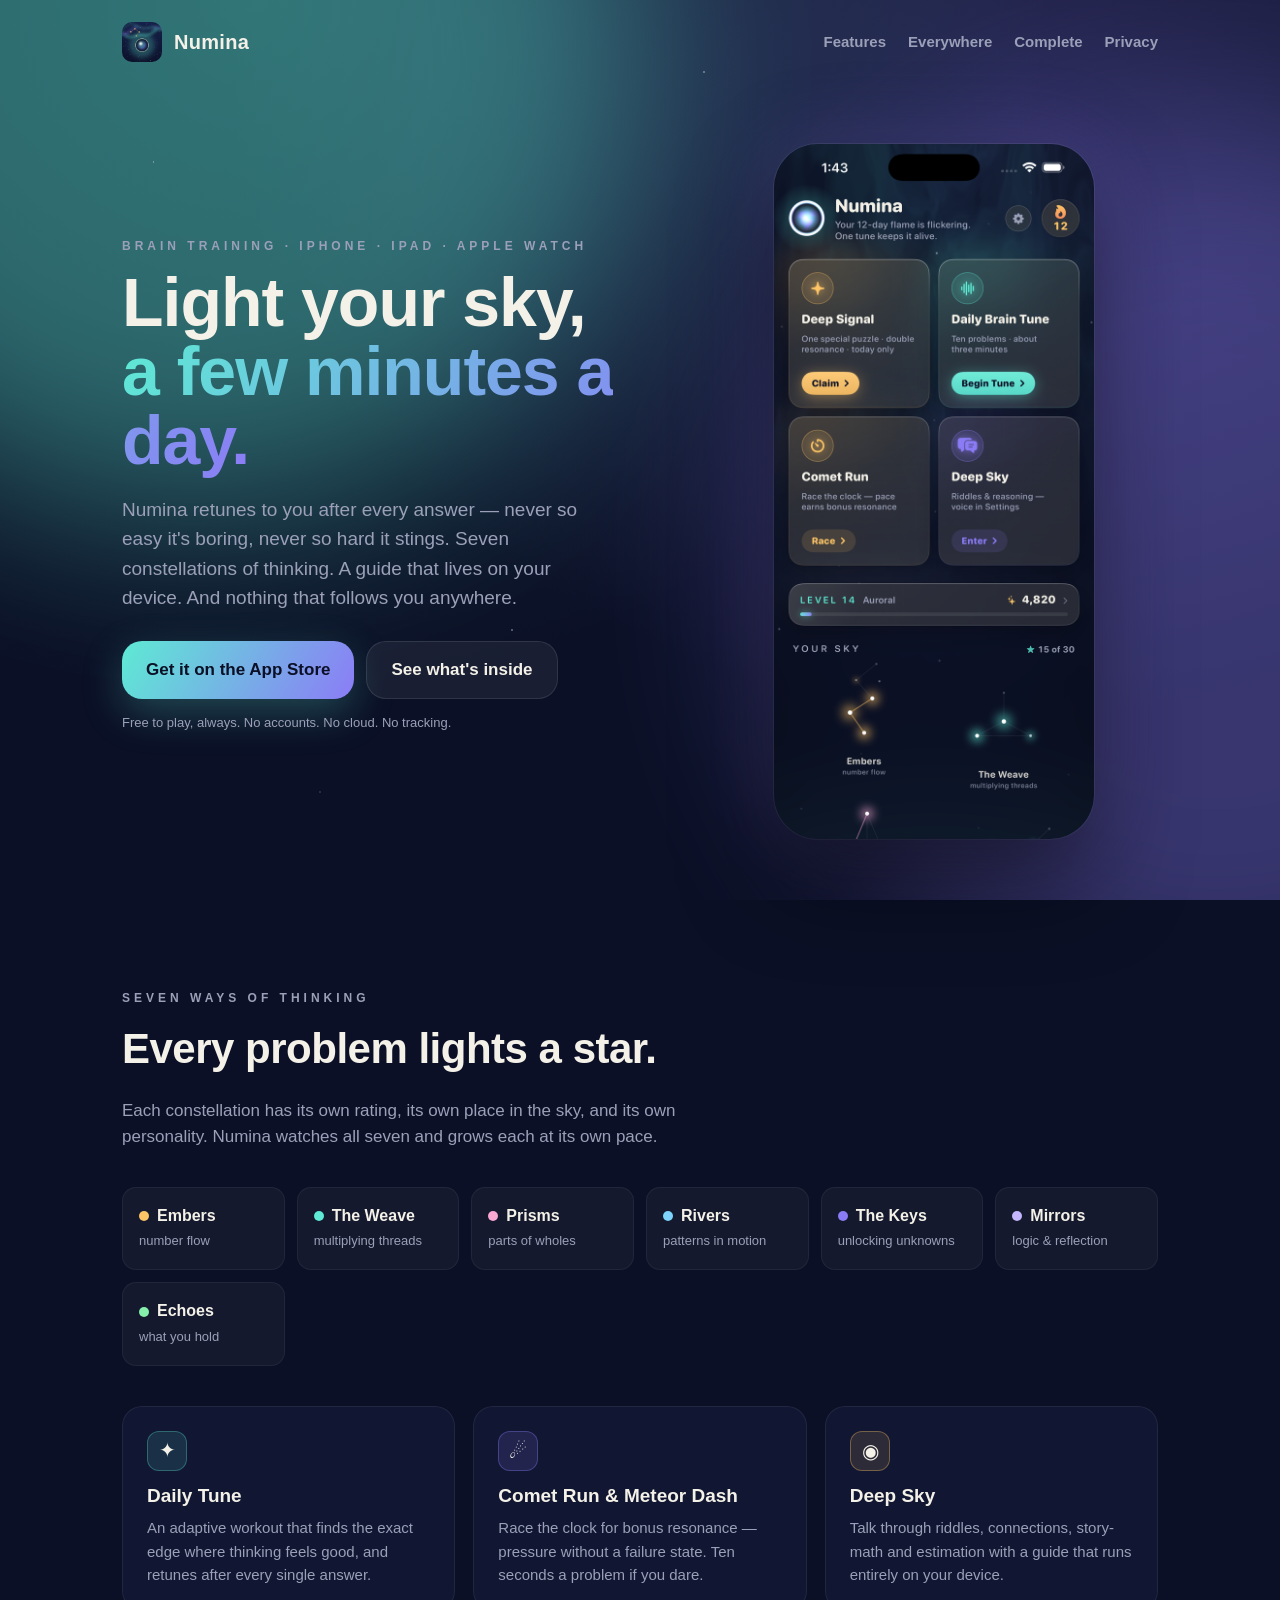
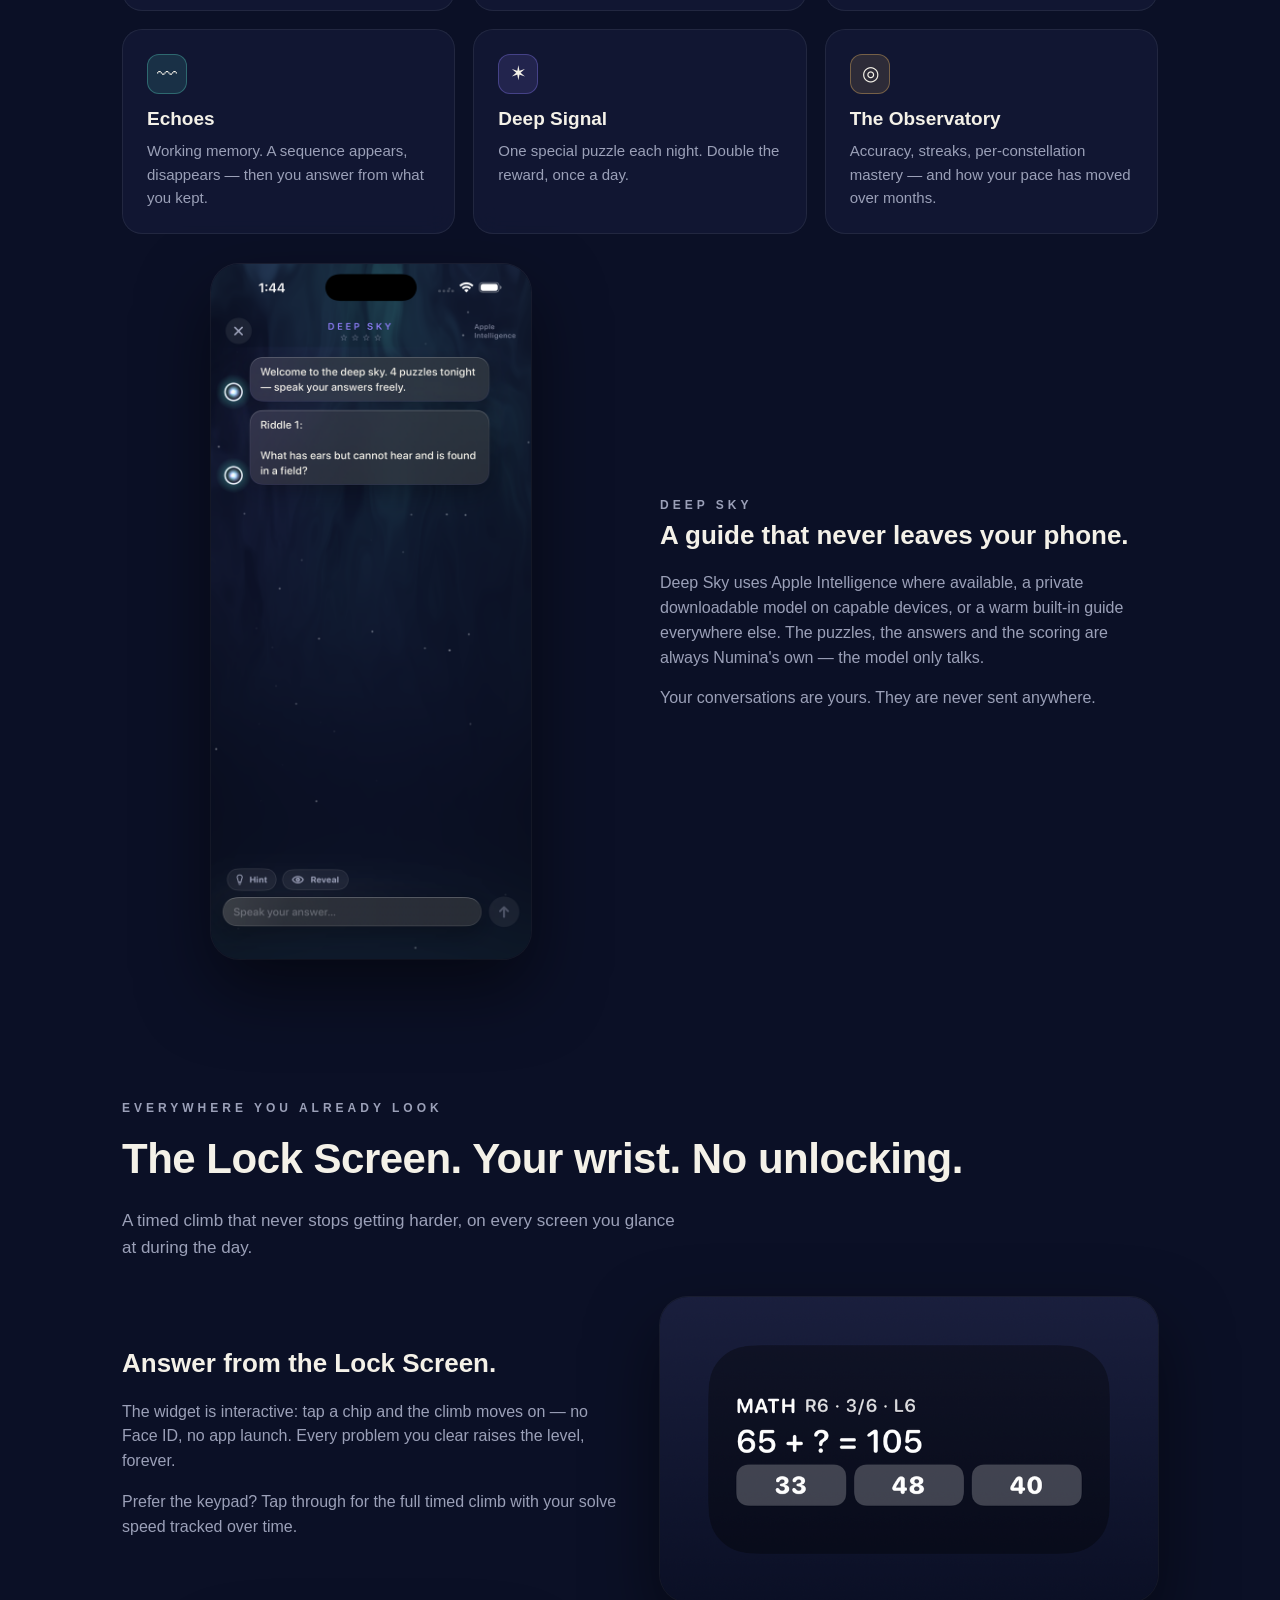
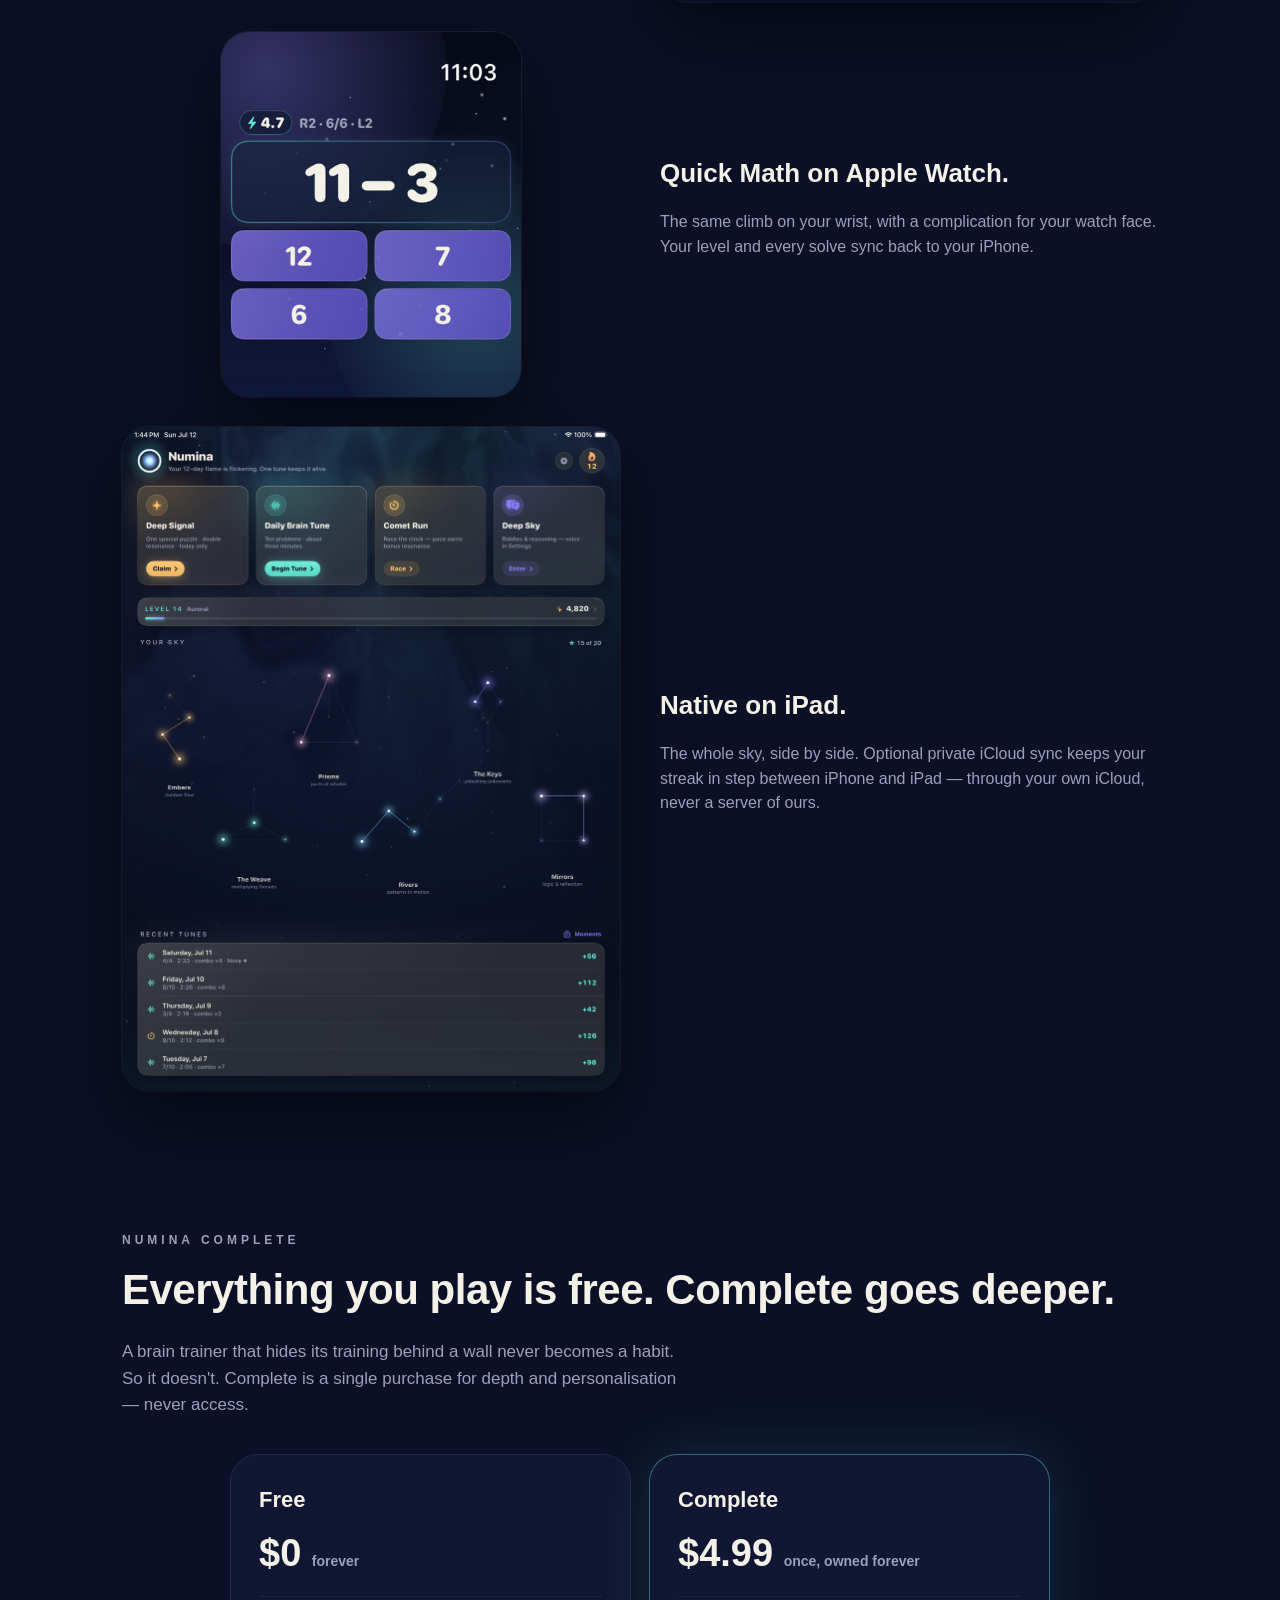
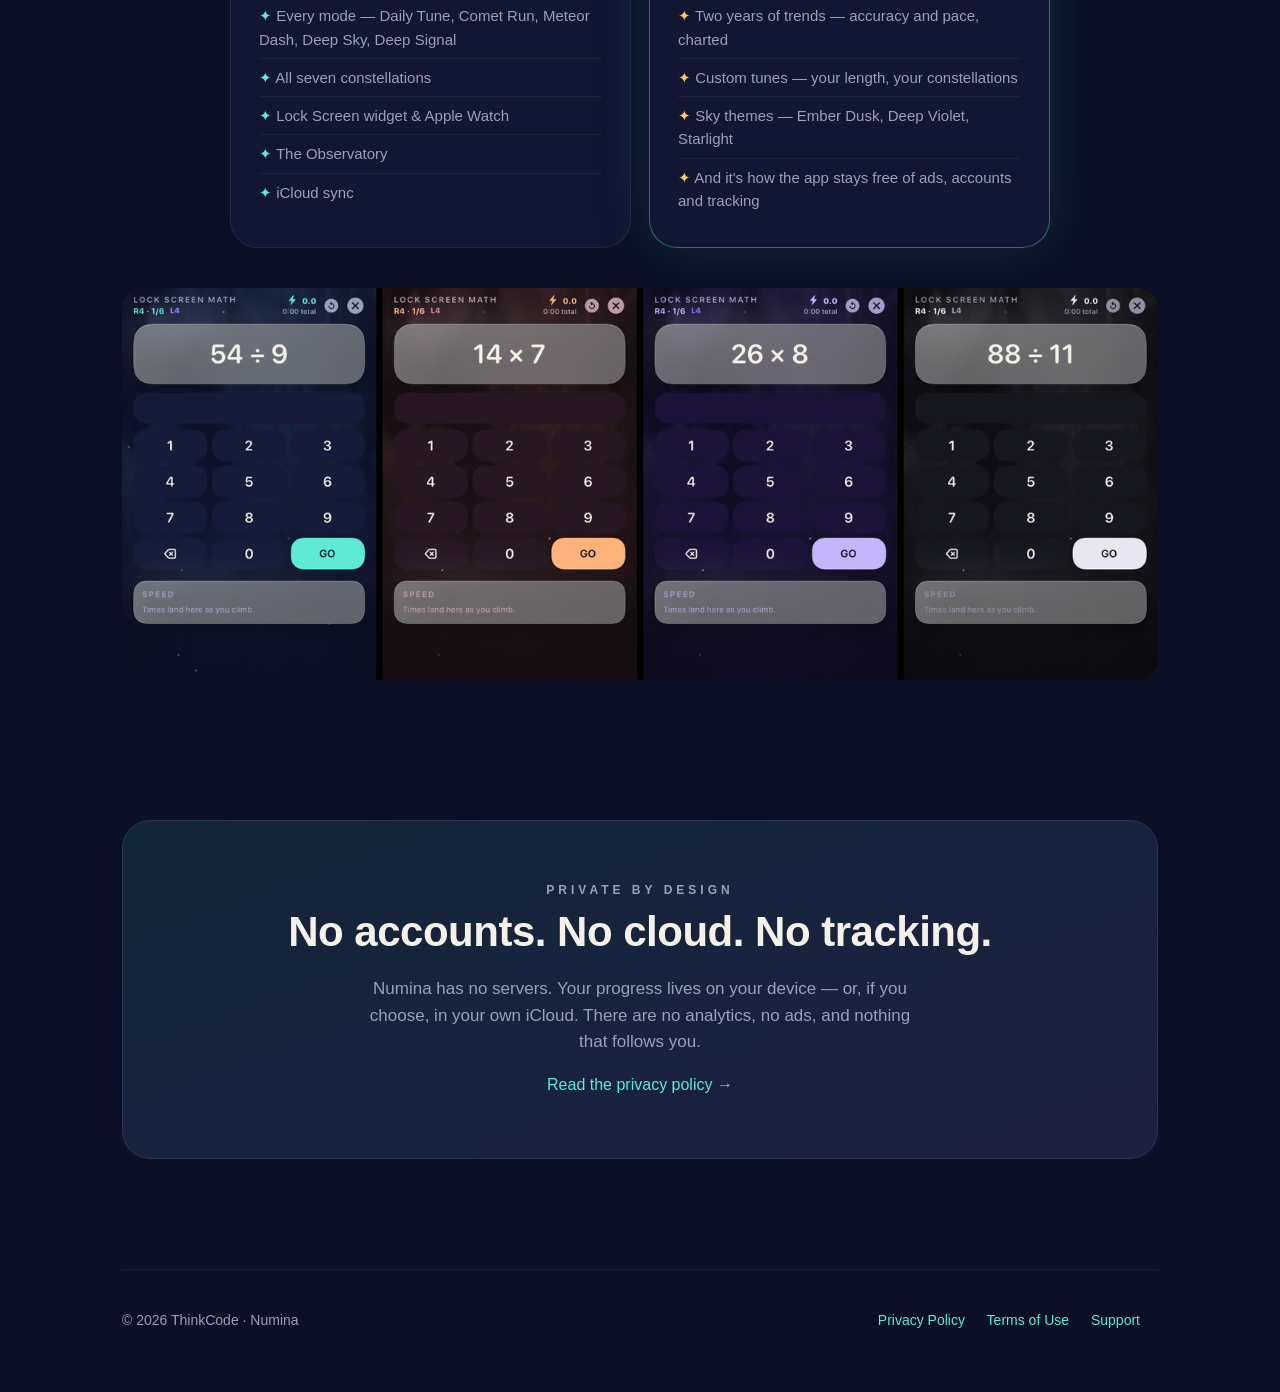
==== index.html @ 968d1375 "Numina website: features, Lock Screen widget, Apple Watch, Complete, privacy and terms Static HTML o" ====
<!doctype html>
<html lang="en">
<head>
<meta charset="utf-8">
<meta name="viewport" content="width=device-width, initial-scale=1">
<title>Numina — Light your sky, a few minutes a day</title>
<meta name="description" content="Numina is a brain-training game for iPhone, iPad and Apple Watch. Seven constellations of thinking, an on-device Deep Sky guide, and a Lock Screen you can answer without unlocking. No accounts, no cloud, no tracking.">
<meta property="og:title" content="Numina — Light your sky">
<meta property="og:description" content="Brain training that retunes to you. Private by design.">
<meta property="og:image" content="https://numina.bytexio.com/img/iphone-01_home.png">
<meta name="theme-color" content="#0B1026">
<link rel="icon" href="img/icon.png">
<link rel="apple-touch-icon" href="img/icon.png">
<link rel="stylesheet" href="style.css">
</head>
<body>
<div class="sky"></div><div class="stars"></div>

<div class="wrap">
<nav>
  <a class="brand" href="/"><img src="img/icon.png" alt=""> Numina</a>
  <ul>
    <li><a href="#features">Features</a></li>
    <li><a href="#everywhere">Everywhere</a></li>
    <li><a href="#complete">Complete</a></li>
    <li><a href="#privacy">Privacy</a></li>
  </ul>
</nav>

<header class="hero">
  <div>
    <div class="eyebrow">Brain training · iPhone · iPad · Apple Watch</div>
    <h1>Light your sky,<br><span class="glow">a few minutes a day.</span></h1>
    <p class="lede">Numina retunes to you after every answer — never so easy it's boring, never so hard it stings. Seven constellations of thinking. A guide that lives on your device. And nothing that follows you anywhere.</p>
    <div class="cta-row">
      <a class="cta" href="https://apps.apple.com/app/numina" id="appstore">Get it on the App Store</a>
      <a class="cta ghost" href="#features">See what's inside</a>
    </div>
    <p class="note">Free to play, always. No accounts. No cloud. No tracking.</p>
  </div>
  <img class="phone" src="img/iphone-01_home.png" alt="Numina home screen: seven constellations in a night sky" width="660" height="1434">
</header>

<section id="features">
  <div class="eyebrow">Seven ways of thinking</div>
  <h2>Every problem lights a star.</h2>
  <p class="sub">Each constellation has its own rating, its own place in the sky, and its own personality. Numina watches all seven and grows each at its own pace.</p>
  <div class="const">
    <div><b><i class="dot" style="background:#FFC466"></i>Embers</b><span>number flow</span></div>
    <div><b><i class="dot" style="background:#5EEAD4"></i>The Weave</b><span>multiplying threads</span></div>
    <div><b><i class="dot" style="background:#F9A8D4"></i>Prisms</b><span>parts of wholes</span></div>
    <div><b><i class="dot" style="background:#7DD3FC"></i>Rivers</b><span>patterns in motion</span></div>
    <div><b><i class="dot" style="background:#8B7CF6"></i>The Keys</b><span>unlocking unknowns</span></div>
    <div><b><i class="dot" style="background:#C4B5FD"></i>Mirrors</b><span>logic &amp; reflection</span></div>
    <div><b><i class="dot" style="background:#86EFAC"></i>Echoes</b><span>what you hold</span></div>
  </div>

  <div class="grid" style="margin-top:40px">
    <div class="card"><div class="icon">✦</div><h3>Daily Tune</h3><p>An adaptive workout that finds the exact edge where thinking feels good, and retunes after every single answer.</p></div>
    <div class="card"><div class="icon v">☄</div><h3>Comet Run &amp; Meteor Dash</h3><p>Race the clock for bonus resonance — pressure without a failure state. Ten seconds a problem if you dare.</p></div>
    <div class="card"><div class="icon e">◉</div><h3>Deep Sky</h3><p>Talk through riddles, connections, story-math and estimation with a guide that runs entirely on your device.</p></div>
    <div class="card"><div class="icon">〰</div><h3>Echoes</h3><p>Working memory. A sequence appears, disappears — then you answer from what you kept.</p></div>
    <div class="card"><div class="icon v">✶</div><h3>Deep Signal</h3><p>One special puzzle each night. Double the reward, once a day.</p></div>
    <div class="card"><div class="icon e">◎</div><h3>The Observatory</h3><p>Accuracy, streaks, per-constellation mastery — and how your pace has moved over months.</p></div>
  </div>

  <div class="showcase">
    <img src="img/iphone-06_deepsky.png" alt="Deep Sky conversation with the on-device guide" width="660" height="1434" style="width:min(320px,80vw);margin:0 auto">
    <div>
      <div class="eyebrow">Deep Sky</div>
      <h3>A guide that never leaves your phone.</h3>
      <p>Deep Sky uses Apple Intelligence where available, a private downloadable model on capable devices, or a warm built-in guide everywhere else. The puzzles, the answers and the scoring are always Numina's own — the model only talks.</p>
      <p>Your conversations are yours. They are never sent anywhere.</p>
    </div>
  </div>
</section>

<section id="everywhere">
  <div class="eyebrow">Everywhere you already look</div>
  <h2>The Lock Screen. Your wrist. No unlocking.</h2>
  <p class="sub">A timed climb that never stops getting harder, on every screen you glance at during the day.</p>

  <div class="showcase">
    <div>
      <h3>Answer from the Lock Screen.</h3>
      <p>The widget is interactive: tap a chip and the climb moves on — no Face ID, no app launch. Every problem you clear raises the level, forever.</p>
      <p>Prefer the keypad? Tap through for the full timed climb with your solve speed tracked over time.</p>
    </div>
    <img src="img/widget.png" alt="Lock Screen widget showing a math problem with three tappable answer chips" width="800" height="490">
  </div>

  <div class="showcase flip">
    <div>
      <h3>Quick Math on Apple Watch.</h3>
      <p>The same climb on your wrist, with a complication for your watch face. Your level and every solve sync back to your iPhone.</p>
    </div>
    <img class="watch-img" src="img/watch.png" alt="Apple Watch showing a math problem with four answer chips" width="420" height="511">
  </div>

  <div class="showcase">
    <img src="img/ipad-home.png" alt="Numina on iPad" width="1000" height="1333">
    <div>
      <h3>Native on iPad.</h3>
      <p>The whole sky, side by side. Optional private iCloud sync keeps your streak in step between iPhone and iPad — through your own iCloud, never a server of ours.</p>
    </div>
  </div>
</section>

<section id="complete">
  <div class="eyebrow">Numina Complete</div>
  <h2>Everything you play is free. Complete goes deeper.</h2>
  <p class="sub">A brain trainer that hides its training behind a wall never becomes a habit. So it doesn't. Complete is a single purchase for depth and personalisation — never access.</p>
  <div class="tiers">
    <div class="tier">
      <h3>Free</h3>
      <div class="price">$0 <small>forever</small></div>
      <ul>
        <li>Every mode — Daily Tune, Comet Run, Meteor Dash, Deep Sky, Deep Signal</li>
        <li>All seven constellations</li>
        <li>Lock Screen widget &amp; Apple Watch</li>
        <li>The Observatory</li>
        <li>iCloud sync</li>
      </ul>
    </div>
    <div class="tier complete">
      <h3>Complete</h3>
      <div class="price">$4.99 <small>once, owned forever</small></div>
      <ul>
        <li>Two years of trends — accuracy and pace, charted</li>
        <li>Custom tunes — your length, your constellations</li>
        <li>Sky themes — Ember Dusk, Deep Violet, Starlight</li>
        <li>And it's how the app stays free of ads, accounts and tracking</li>
      </ul>
    </div>
  </div>
  <img src="img/skies.png" alt="Four sky themes: Aurora, Ember Dusk, Deep Violet and Starlight" width="1400" height="529" style="margin-top:40px;border-radius:20px">
</section>

<section id="privacy">
  <div class="band">
    <div class="eyebrow">Private by design</div>
    <h2>No accounts. No cloud. No tracking.</h2>
    <p class="sub" style="margin:0 auto 18px">Numina has no servers. Your progress lives on your device — or, if you choose, in your own iCloud. There are no analytics, no ads, and nothing that follows you.</p>
    <a href="privacy.html">Read the privacy policy →</a>
  </div>
</section>

<footer>
  <div class="row">
    <div>© 2026 ThinkCode · Numina</div>
    <div>
      <a href="privacy.html">Privacy Policy</a>
      <a href="terms.html">Terms of Use</a>
      <a href="mailto:support@bytexio.com">Support</a>
    </div>
  </div>
</footer>
</div>
</body>
</html>
---- style.css ----
/* Numina — the app's own palette, on the web. */
:root {
  --night: #0B1026; --night-raised: #151B38;
  --aurora: #5EEAD4; --violet: #8B7CF6; --ember: #FFC466;
  --starlight: #F4F1E8; --starlight-dim: #9BA0B8;
  --radius-lg: 28px; --radius-md: 20px; --radius-sm: 14px;
  --font: ui-rounded, "SF Pro Rounded", -apple-system, BlinkMacSystemFont, "Segoe UI", Roboto, sans-serif;
}
* { box-sizing: border-box; }
html { scroll-behavior: smooth; }
body {
  margin: 0; background: var(--night); color: var(--starlight);
  font-family: var(--font); line-height: 1.55; -webkit-font-smoothing: antialiased;
  overflow-x: hidden;
}
a { color: var(--aurora); text-decoration: none; }
a:hover { text-decoration: underline; }
img { max-width: 100%; height: auto; display: block; }

/* Aurora ribbons — slow, soft, behind everything. */
.sky {
  position: fixed; inset: 0; z-index: -1; overflow: hidden;
  background: radial-gradient(ellipse at 20% 0%, rgba(94,234,212,.18), transparent 55%),
              radial-gradient(ellipse at 80% 10%, rgba(139,124,246,.22), transparent 55%),
              var(--night);
}
.sky::before, .sky::after {
  content: ""; position: absolute; width: 70vw; height: 70vw; border-radius: 50%;
  filter: blur(90px); opacity: .35; animation: drift 26s ease-in-out infinite alternate;
}
.sky::before { background: var(--aurora); top: -30vw; left: -20vw; }
.sky::after  { background: var(--violet); top: 10vw; right: -30vw; animation-delay: -13s; }
@keyframes drift { from { transform: translate(0,0) scale(1); } to { transform: translate(6vw, 8vw) scale(1.08); } }
@media (prefers-reduced-motion: reduce) { .sky::before, .sky::after { animation: none; } }
.stars { position: fixed; inset: 0; z-index: -1; pointer-events: none;
  background-image:
    radial-gradient(1px 1px at 12% 18%, rgba(244,241,232,.7), transparent),
    radial-gradient(1px 1px at 68% 32%, rgba(244,241,232,.5), transparent),
    radial-gradient(1.5px 1.5px at 40% 70%, rgba(244,241,232,.6), transparent),
    radial-gradient(1px 1px at 85% 78%, rgba(244,241,232,.5), transparent),
    radial-gradient(1px 1px at 25% 88%, rgba(244,241,232,.4), transparent),
    radial-gradient(1.5px 1.5px at 55% 8%, rgba(244,241,232,.6), transparent); }

.wrap { max-width: 1080px; margin: 0 auto; padding: 0 22px; }

/* Nav */
nav { display: flex; align-items: center; justify-content: space-between; padding: 22px 0; }
.brand { display: flex; align-items: center; gap: 12px; font-weight: 800; font-size: 20px; color: var(--starlight); letter-spacing: .3px; }
.brand img { width: 40px; height: 40px; border-radius: 10px; }
nav ul { display: flex; gap: 22px; list-style: none; margin: 0; padding: 0; }
nav a { color: var(--starlight-dim); font-weight: 600; font-size: 15px; }
nav a:hover { color: var(--starlight); text-decoration: none; }

/* Hero */
.hero { display: grid; grid-template-columns: 1.1fr .9fr; gap: 40px; align-items: center; padding: 60px 0 80px; }
.eyebrow { font-size: 12px; font-weight: 700; letter-spacing: 4px; color: var(--starlight-dim); text-transform: uppercase; }
h1 { font-size: clamp(40px, 6vw, 68px); line-height: 1.02; margin: 12px 0 18px; font-weight: 900; letter-spacing: -1px; }
h1 .glow { background: linear-gradient(120deg, var(--aurora), var(--violet)); -webkit-background-clip: text; background-clip: text; color: transparent; }
.lede { font-size: 19px; color: var(--starlight-dim); max-width: 46ch; margin-bottom: 28px; }
.cta { display: inline-flex; align-items: center; gap: 10px; padding: 15px 24px; border-radius: var(--radius-md);
  background: linear-gradient(120deg, var(--aurora), var(--violet)); color: var(--night); font-weight: 800; font-size: 17px;
  box-shadow: 0 14px 40px rgba(94,234,212,.25); transition: transform .15s; }
.cta:hover { transform: translateY(-2px); text-decoration: none; }
.cta.ghost { background: rgba(255,255,255,.06); color: var(--starlight); box-shadow: none; border: 1px solid rgba(255,255,255,.1); }
.cta-row { display: flex; gap: 12px; flex-wrap: wrap; }
.note { font-size: 13px; color: var(--starlight-dim); margin-top: 14px; }
.phone { justify-self: center; width: min(320px, 80vw); border-radius: 44px; overflow: hidden;
  box-shadow: 0 40px 90px rgba(0,0,0,.6), 0 0 0 1px rgba(255,255,255,.08), 0 0 80px rgba(139,124,246,.25); }

/* Sections */
section { padding: 70px 0; }
h2 { font-size: clamp(28px, 4vw, 42px); font-weight: 900; letter-spacing: -.5px; margin: 8px 0 12px; }
.sub { color: var(--starlight-dim); font-size: 17px; max-width: 60ch; margin-bottom: 36px; }
.grid { display: grid; grid-template-columns: repeat(auto-fit, minmax(260px, 1fr)); gap: 18px; }
.card { background: rgba(21,27,56,.7); border: 1px solid rgba(255,255,255,.07); border-radius: var(--radius-md); padding: 24px;
  backdrop-filter: blur(14px); -webkit-backdrop-filter: blur(14px); }
.card h3 { margin: 10px 0 6px; font-size: 19px; font-weight: 800; }
.card p { margin: 0; color: var(--starlight-dim); font-size: 15px; }
.icon { width: 40px; height: 40px; border-radius: 12px; display: grid; place-items: center; font-size: 20px;
  background: rgba(94,234,212,.12); border: 1px solid rgba(94,234,212,.3); }
.icon.v { background: rgba(139,124,246,.14); border-color: rgba(139,124,246,.35); }
.icon.e { background: rgba(255,196,102,.12); border-color: rgba(255,196,102,.35); }

/* Showcase rows */
.showcase { display: grid; grid-template-columns: 1fr 1fr; gap: 40px; align-items: center; margin-top: 30px; }
.showcase.flip > :first-child { order: 2; }
.showcase img { border-radius: var(--radius-lg); box-shadow: 0 30px 70px rgba(0,0,0,.5), 0 0 0 1px rgba(255,255,255,.07); }
.showcase h3 { font-size: 26px; font-weight: 900; margin: 0 0 10px; }
.showcase p { color: var(--starlight-dim); font-size: 16px; }
.watch-img { width: min(300px, 70vw); margin: 0 auto; }

/* Constellations */
.const { display: grid; grid-template-columns: repeat(auto-fit, minmax(150px, 1fr)); gap: 12px; margin-top: 24px; }
.const div { padding: 16px; border-radius: var(--radius-sm); background: rgba(255,255,255,.04); border: 1px solid rgba(255,255,255,.06); }
.const b { display: block; font-size: 16px; }
.const span { font-size: 13px; color: var(--starlight-dim); }
.dot { display: inline-block; width: 10px; height: 10px; border-radius: 50%; margin-right: 8px; vertical-align: middle; }

/* Pricing */
.tiers { display: grid; grid-template-columns: 1fr 1fr; gap: 18px; max-width: 820px; margin: 0 auto; }
.tier { padding: 28px; border-radius: var(--radius-lg); background: rgba(21,27,56,.7); border: 1px solid rgba(255,255,255,.07); }
.tier.complete { border-color: rgba(94,234,212,.4); box-shadow: 0 0 60px rgba(94,234,212,.12); }
.tier h3 { margin: 0; font-size: 22px; font-weight: 900; }
.price { font-size: 38px; font-weight: 900; margin: 6px 0 14px; }
.price small { font-size: 14px; color: var(--starlight-dim); font-weight: 600; }
.tier ul { list-style: none; padding: 0; margin: 0; }
.tier li { padding: 7px 0; color: var(--starlight-dim); font-size: 15px; border-top: 1px solid rgba(255,255,255,.06); }
.tier li::before { content: "✦ "; color: var(--aurora); }
.tier.complete li::before { color: var(--ember); }

/* Privacy band */
.band { text-align: center; padding: 60px 24px; border-radius: var(--radius-lg);
  background: linear-gradient(160deg, rgba(94,234,212,.10), rgba(139,124,246,.14)); border: 1px solid rgba(255,255,255,.08); }
.band h2 { margin-top: 0; }

footer { padding: 40px 0 60px; color: var(--starlight-dim); font-size: 14px; border-top: 1px solid rgba(255,255,255,.06); margin-top: 40px; }
footer .row { display: flex; justify-content: space-between; flex-wrap: wrap; gap: 14px; }
footer a { margin-right: 18px; }

/* Legal pages */
.legal { max-width: 720px; margin: 0 auto; padding: 20px 0 80px; }
.legal h1 { font-size: 40px; }
.legal h2 { font-size: 22px; color: var(--aurora); margin-top: 36px; }
.legal p, .legal li { color: rgba(244,241,232,.88); font-size: 16px; }
.legal .meta { color: var(--starlight-dim); }

@media (max-width: 820px) {
  .hero, .showcase, .tiers { grid-template-columns: 1fr; }
  .showcase.flip > :first-child { order: 0; }
  nav ul { display: none; }
  .hero { padding-top: 20px; }
}
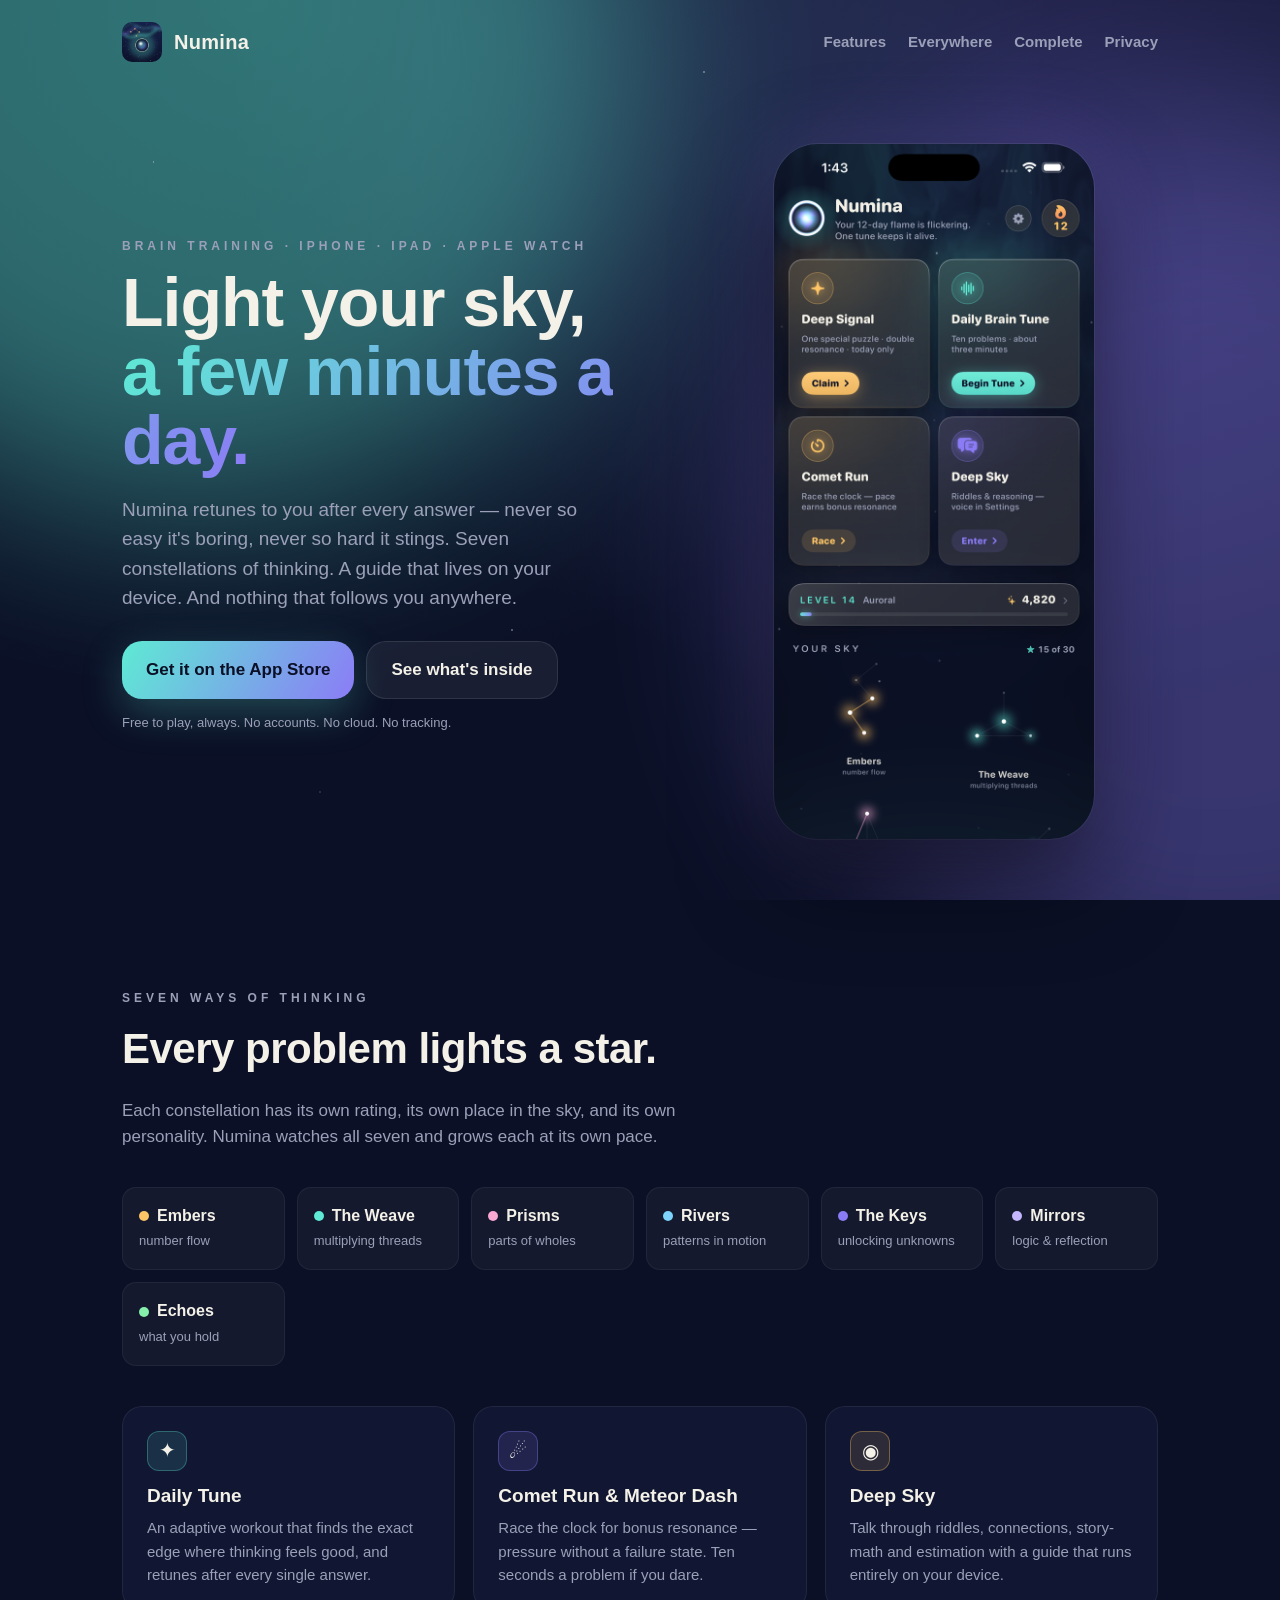
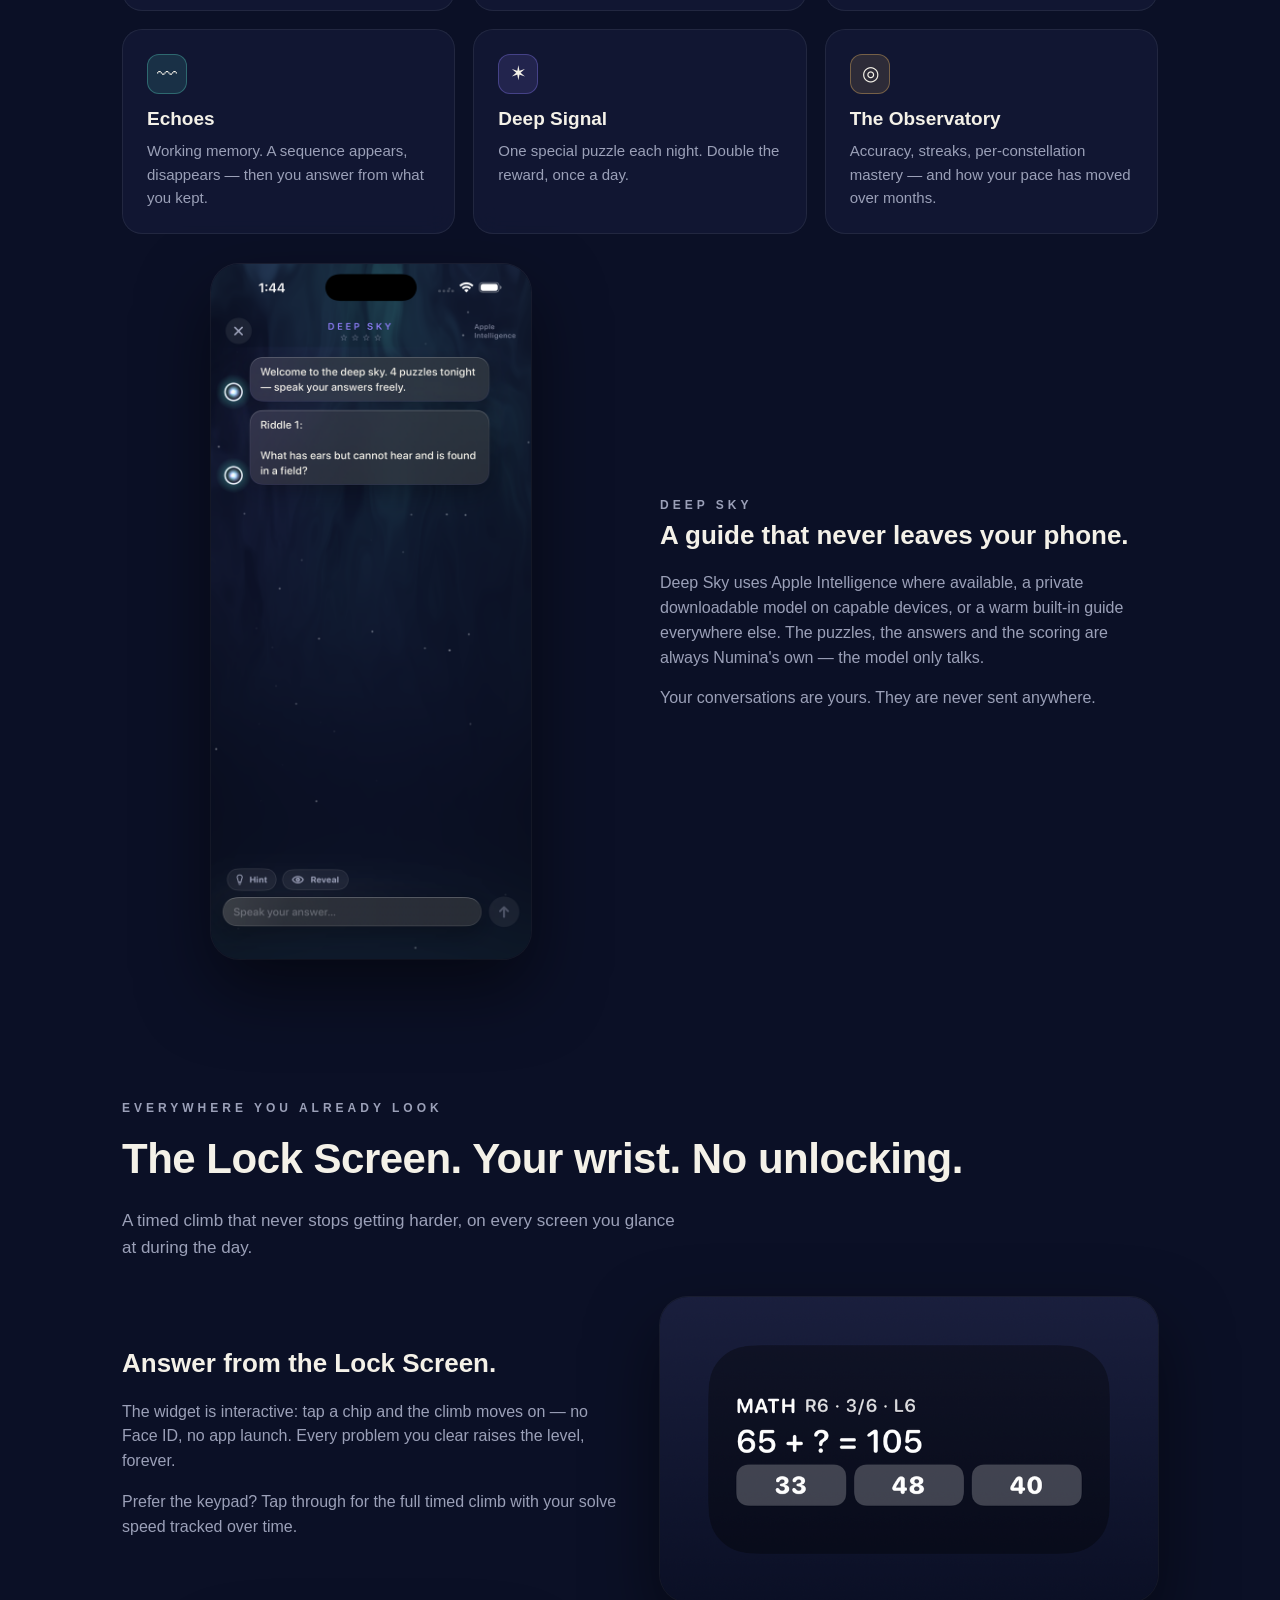
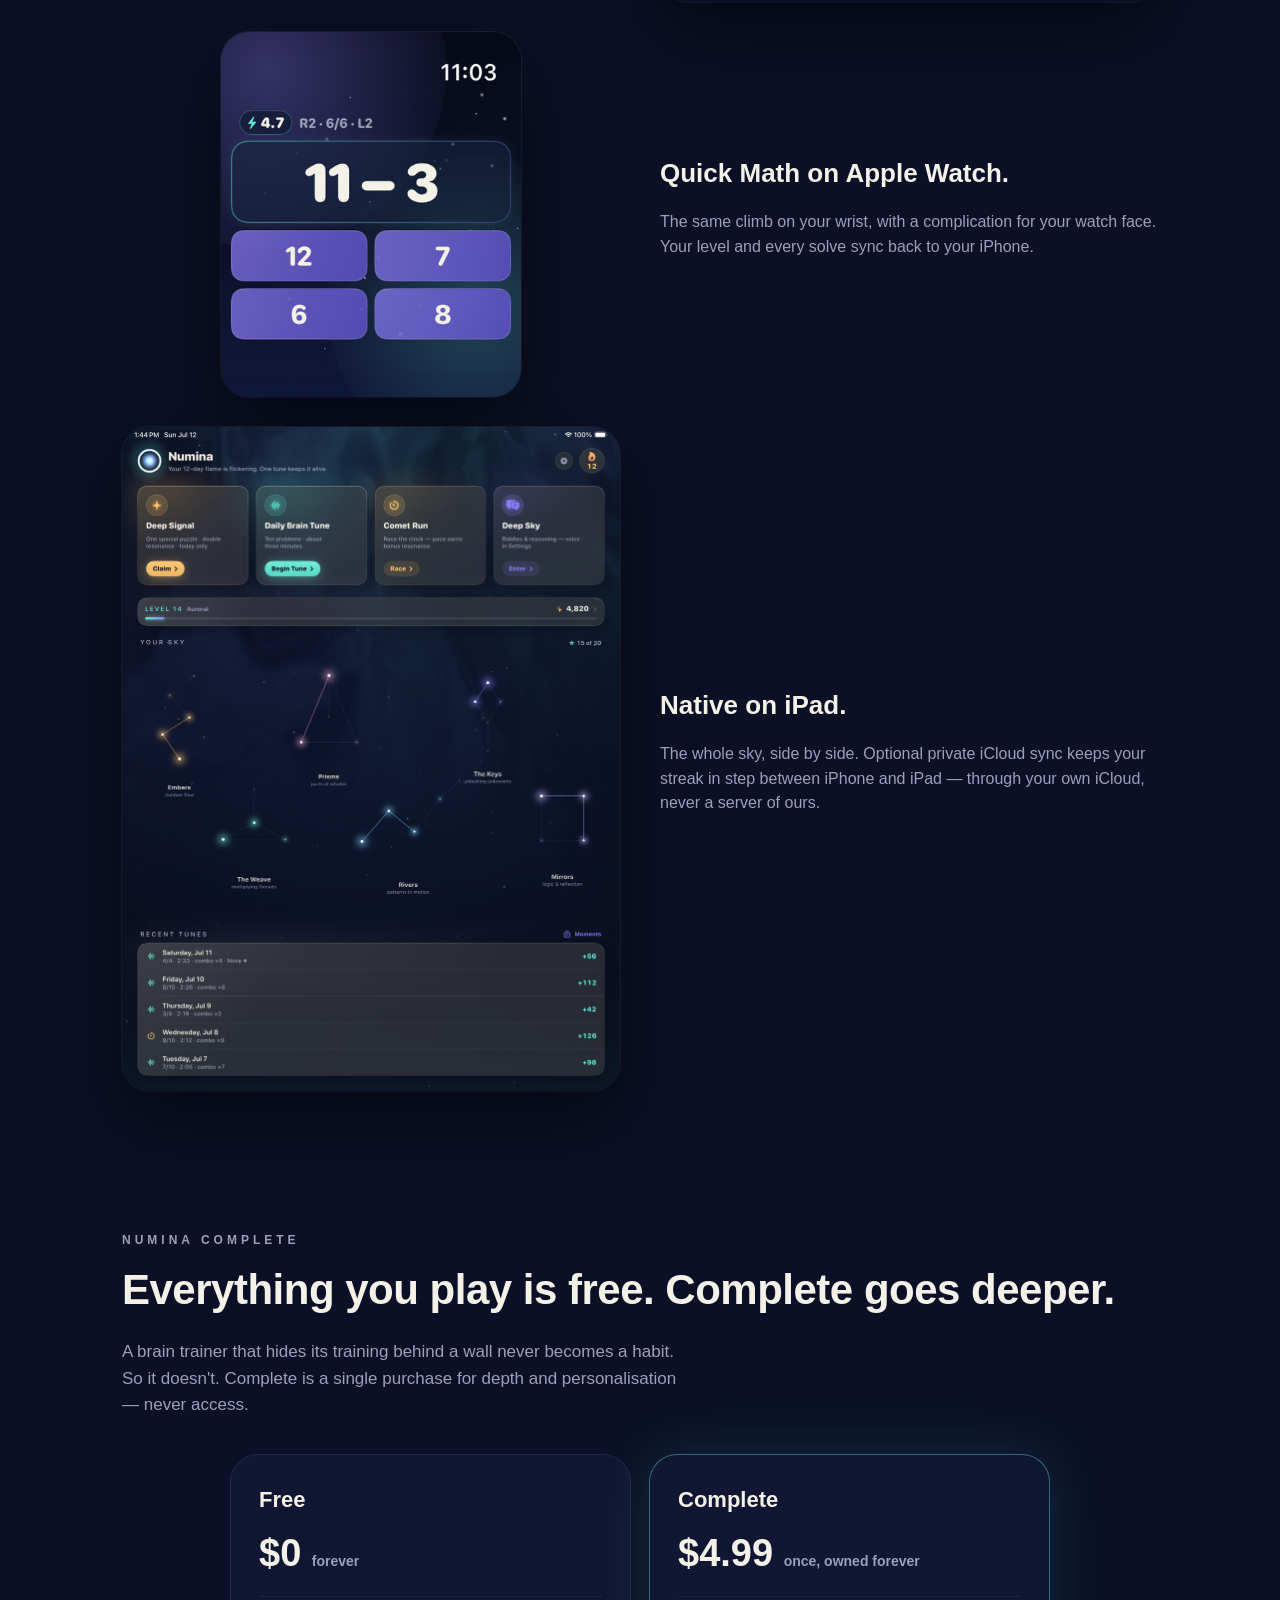
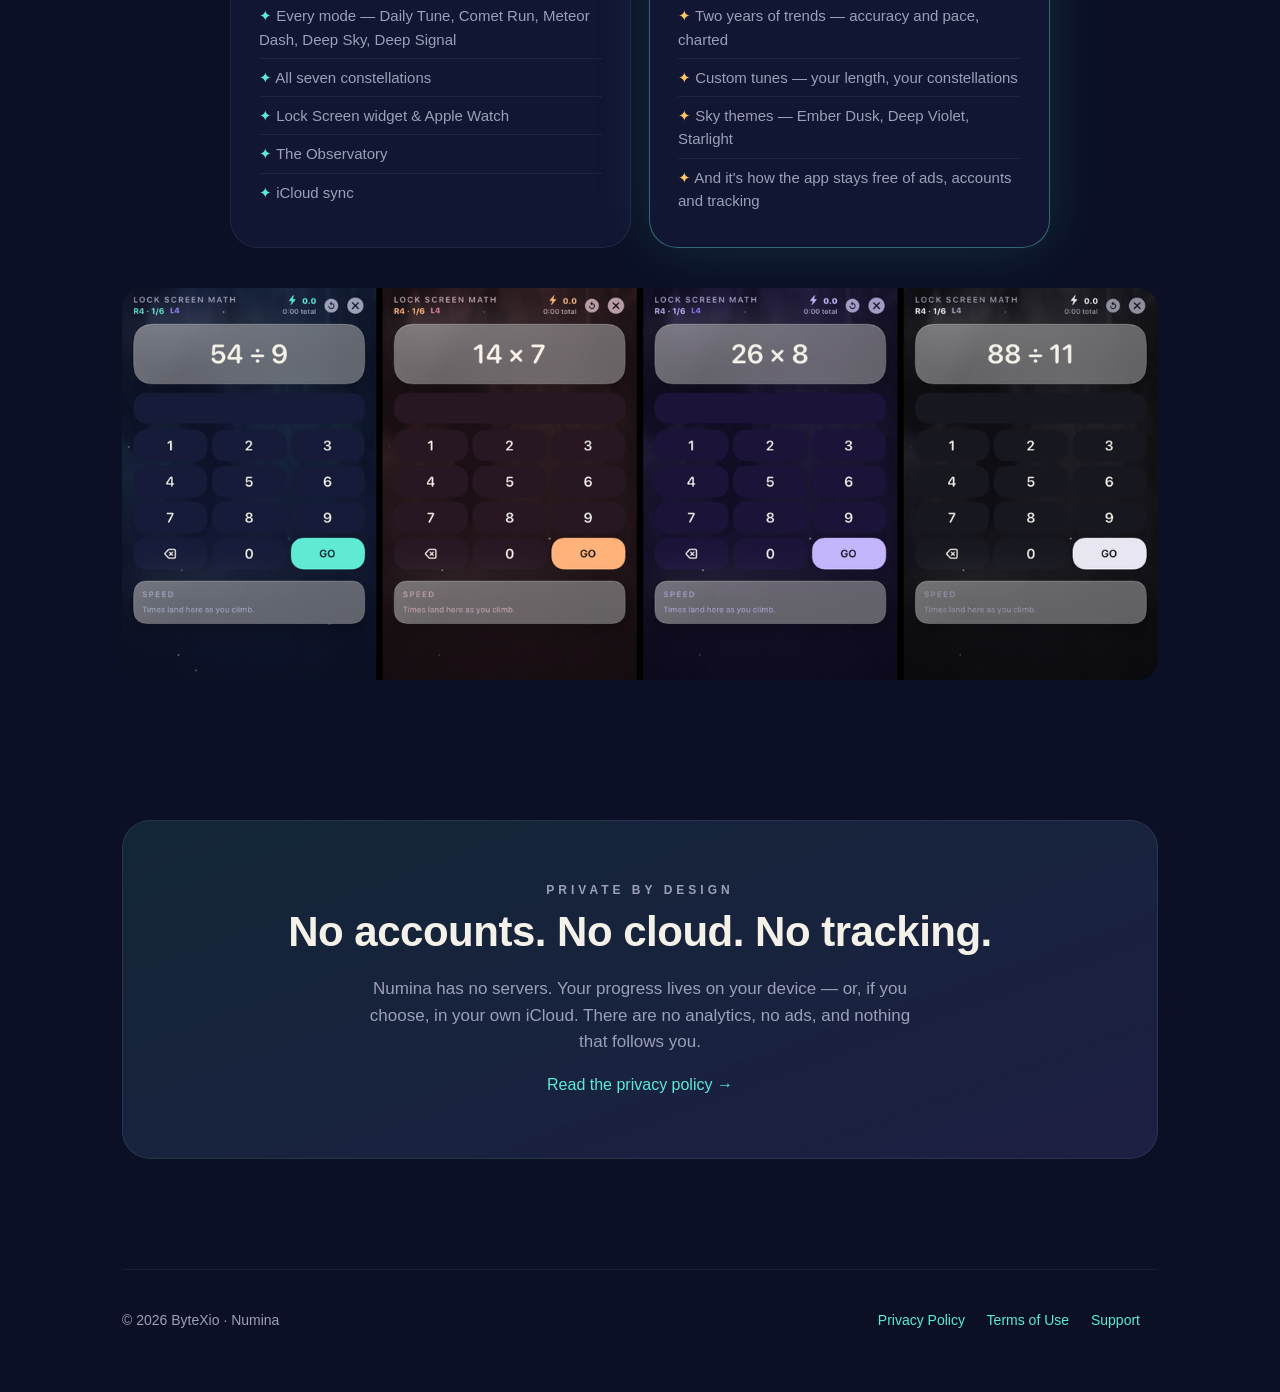
==== commit c69563d3: "ByteXio is the publisher Co-Authored-By: Claude Opus 5 <noreply@anthropic.com>" ====
--- a/index.html
+++ b/index.html
@@ -147,7 +147,7 @@
 
 <footer>
   <div class="row">
-    <div>© 2026 ThinkCode · Numina</div>
+    <div>© 2026 ByteXio · Numina</div>
     <div>
       <a href="privacy.html">Privacy Policy</a>
       <a href="terms.html">Terms of Use</a>
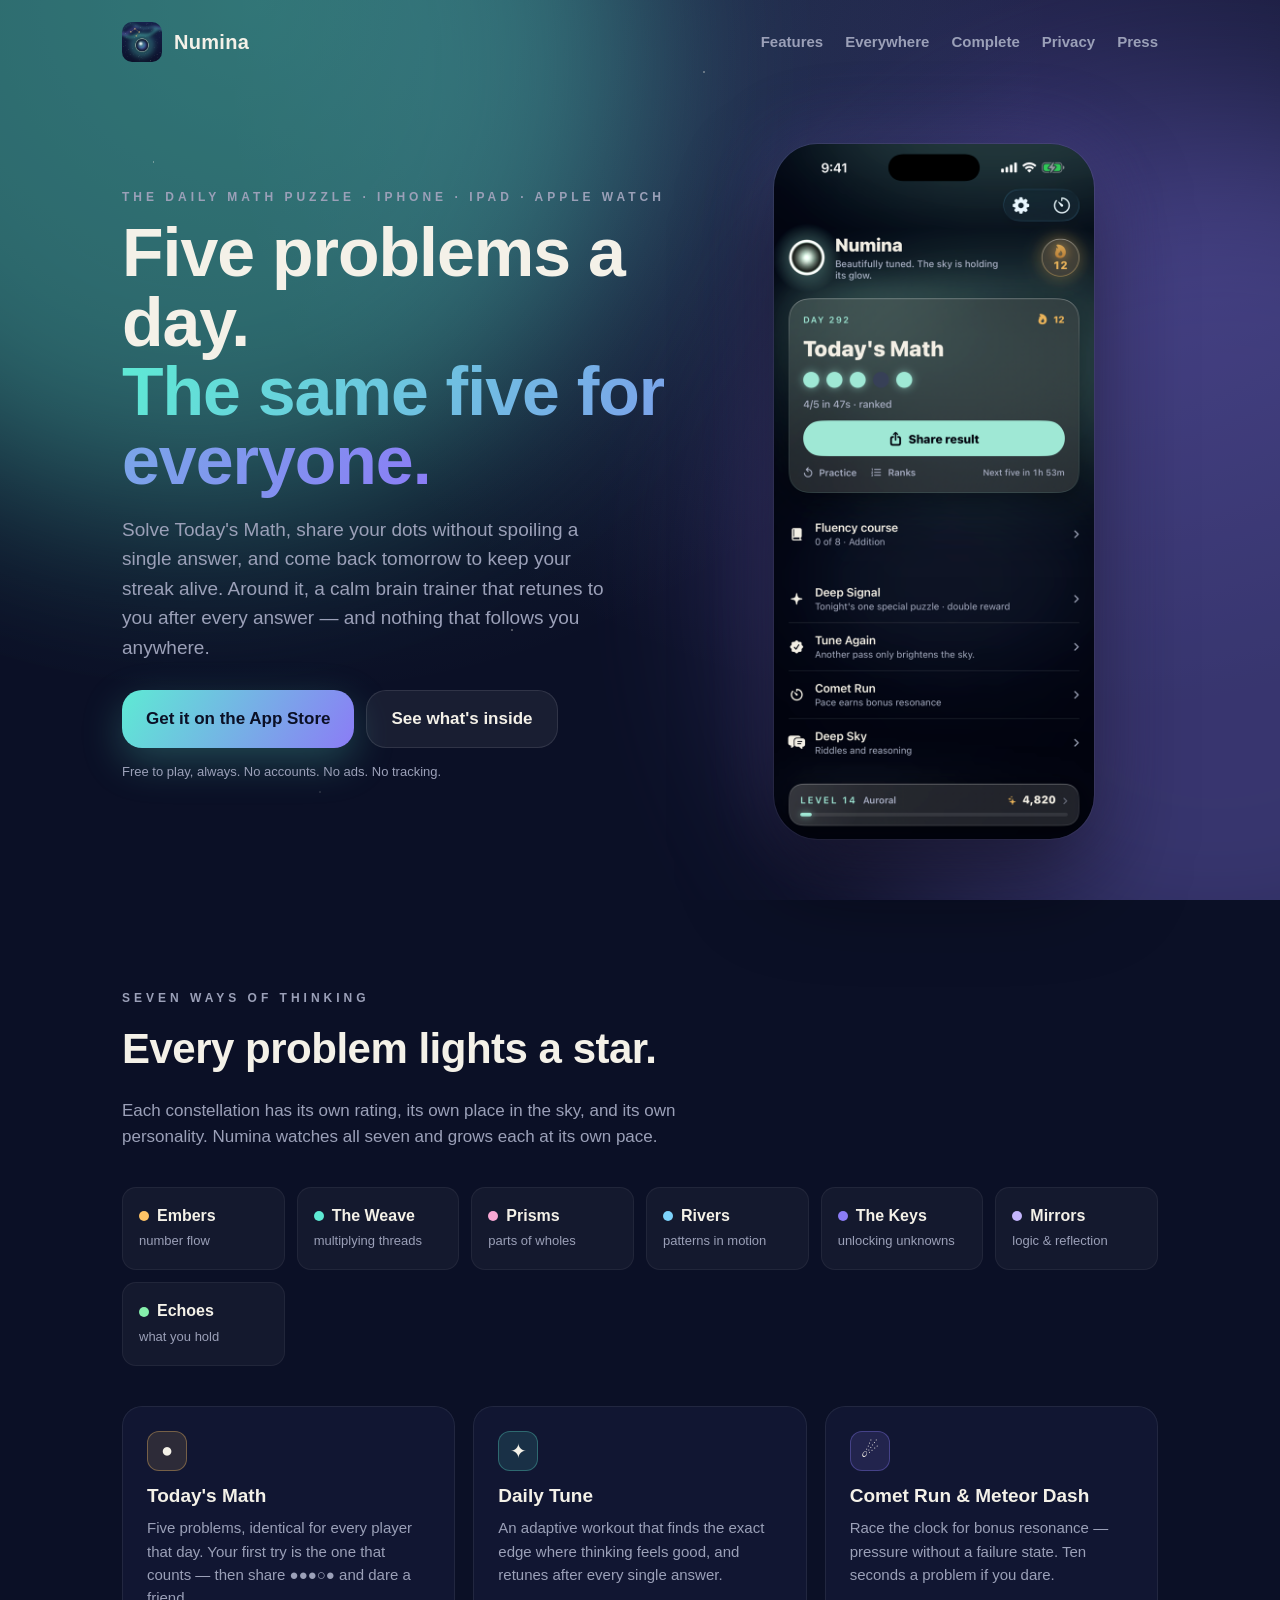
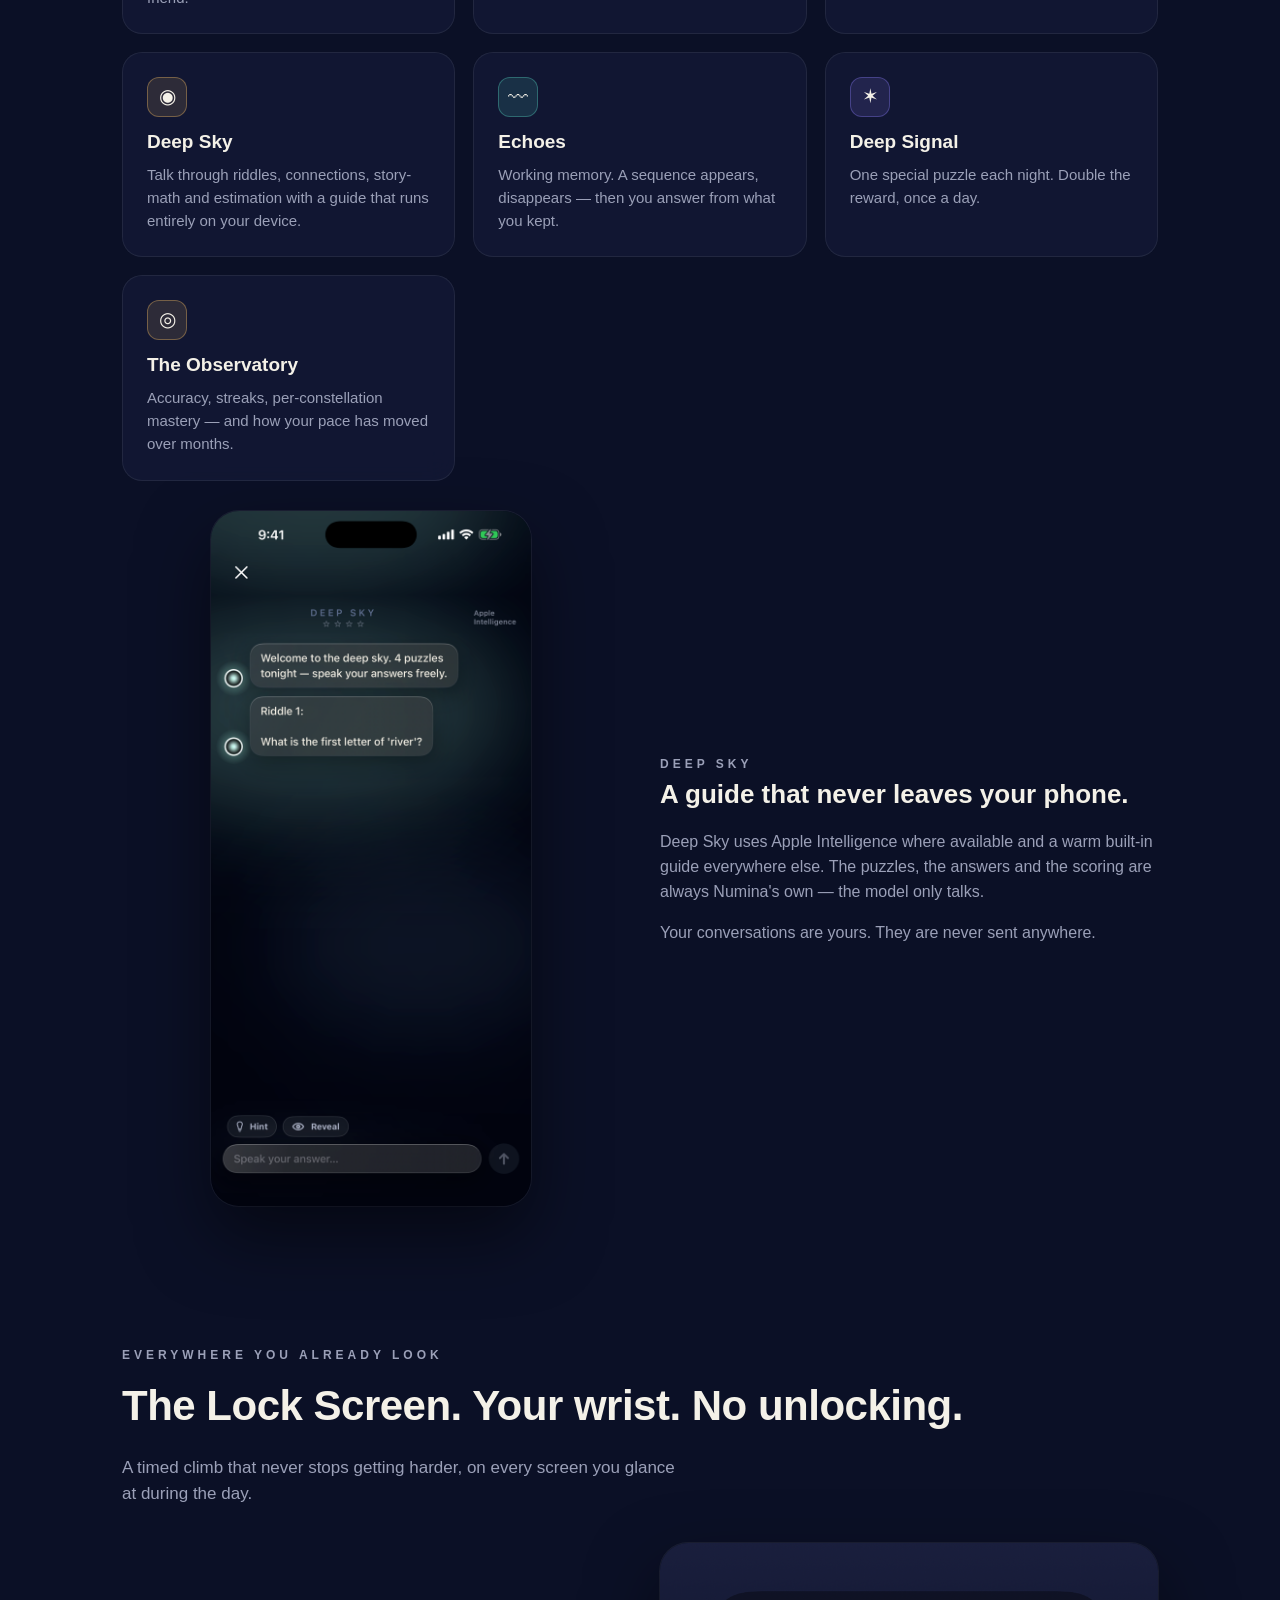
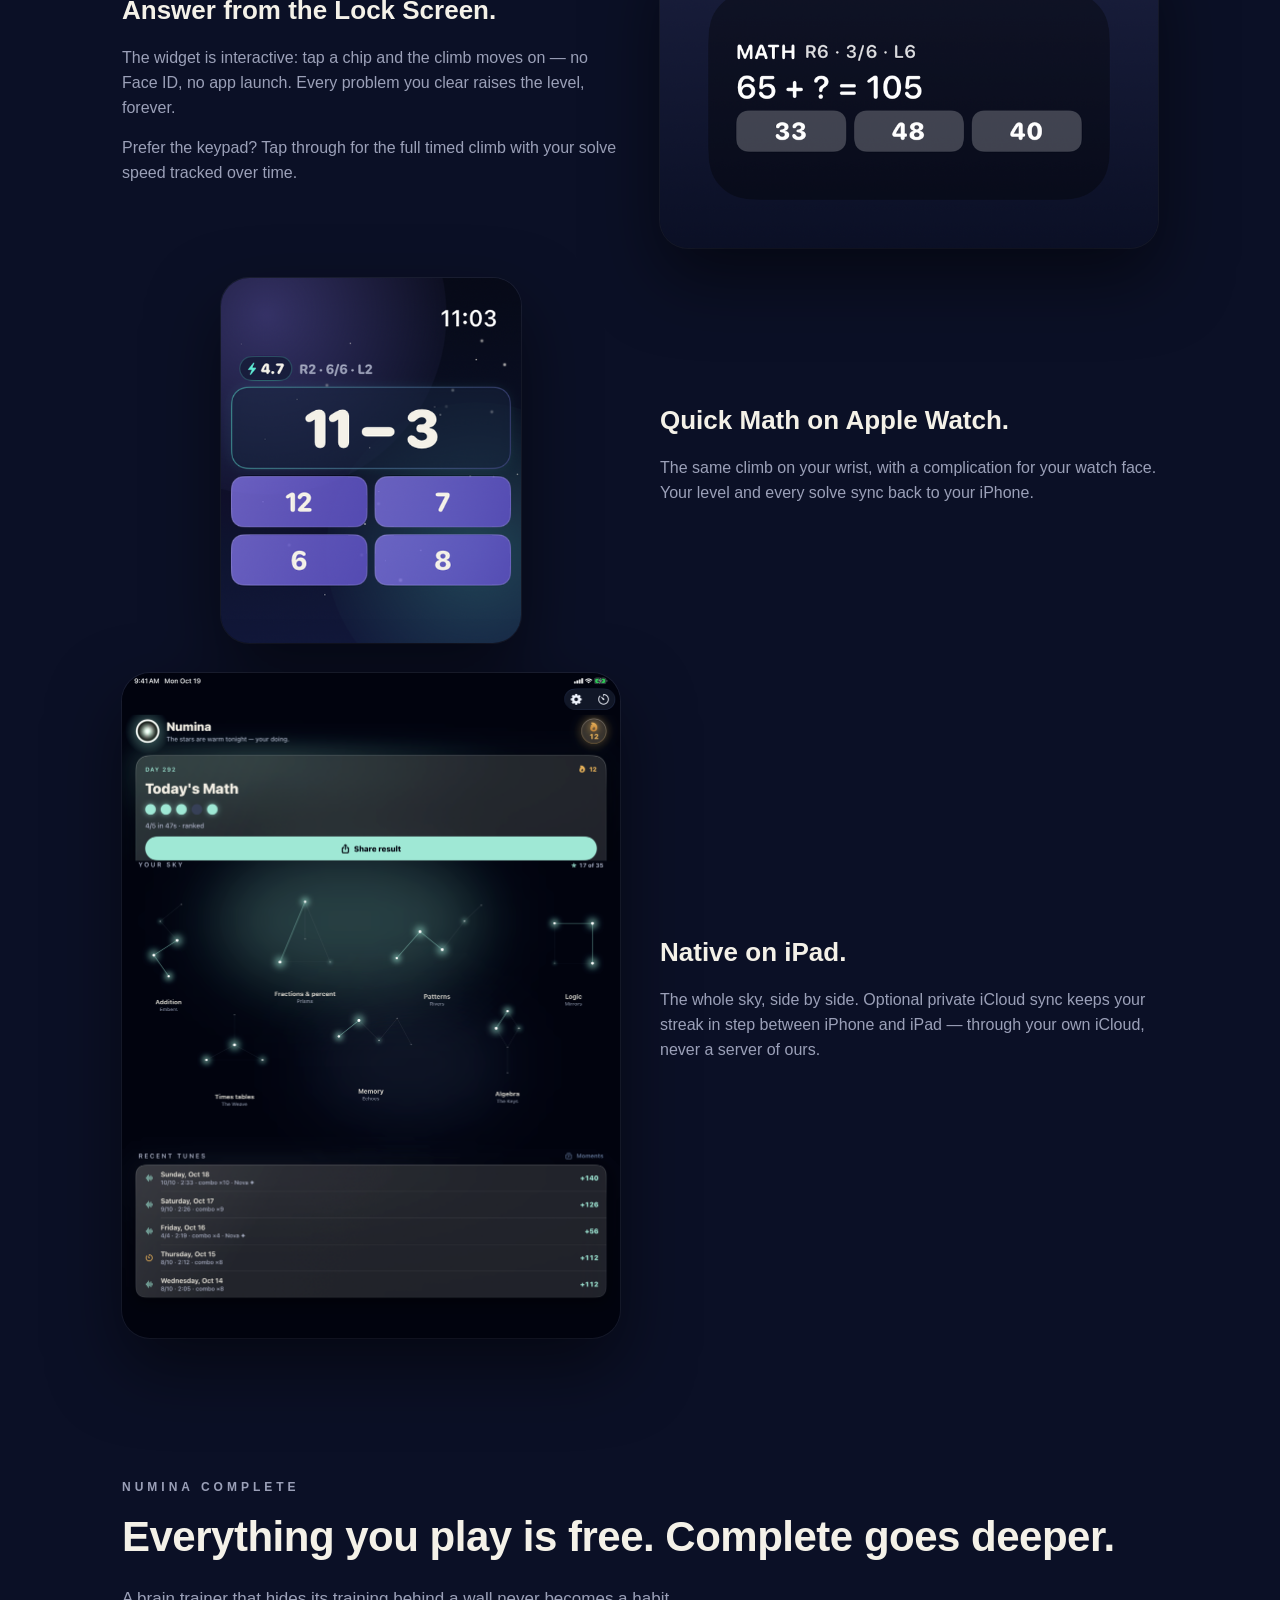
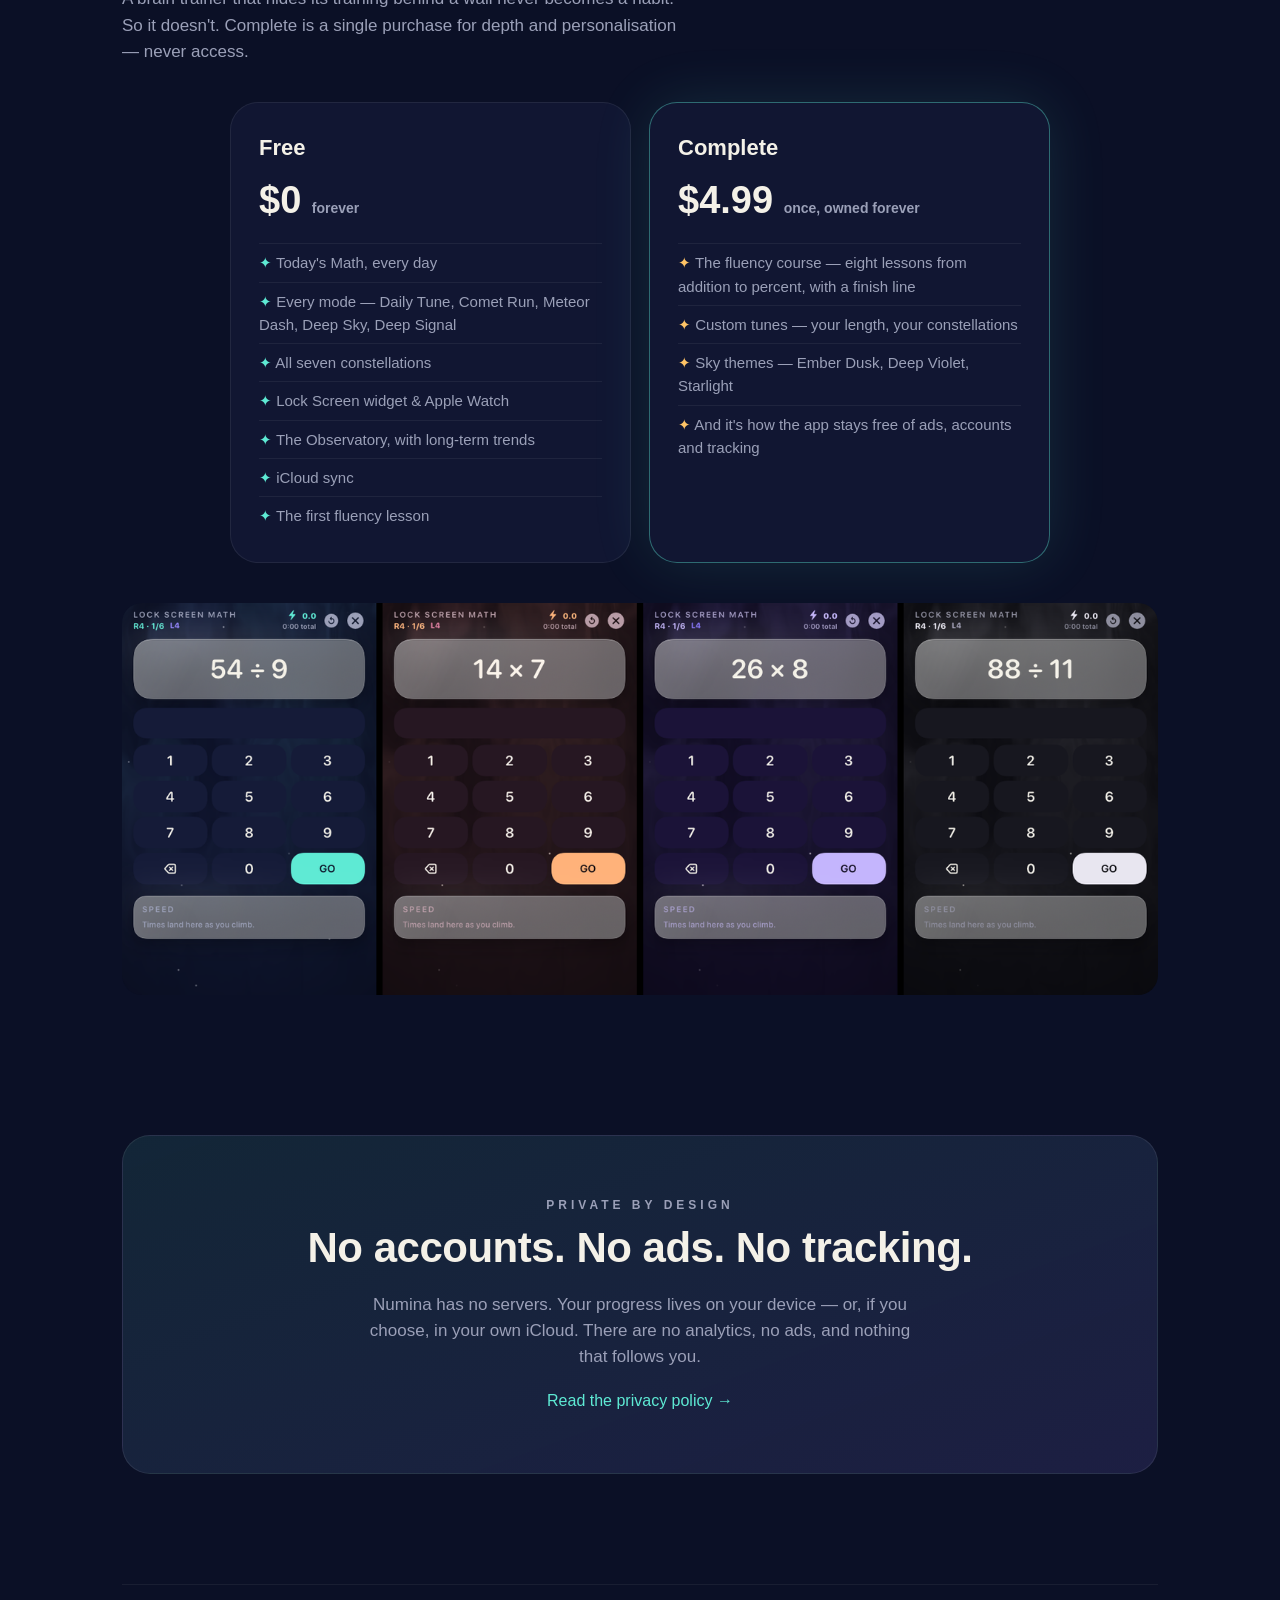
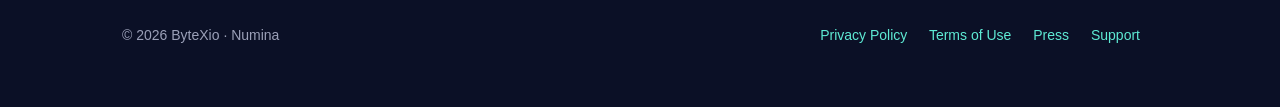
==== commit bfc3e9a1: "Lead with Today's Math; press kit; real App Store link - Hero, meta and smart app banner point at th" ====
--- a/index.html
+++ b/index.html
@@ -3,10 +3,11 @@
 <head>
 <meta charset="utf-8">
 <meta name="viewport" content="width=device-width, initial-scale=1">
-<title>Numina — Light your sky, a few minutes a day</title>
-<meta name="description" content="Numina is a brain-training game for iPhone, iPad and Apple Watch. Seven constellations of thinking, an on-device Deep Sky guide, and a Lock Screen you can answer without unlocking. No accounts, no cloud, no tracking.">
-<meta property="og:title" content="Numina — Light your sky">
-<meta property="og:description" content="Brain training that retunes to you. Private by design.">
+<title>Numina — the daily math puzzle</title>
+<meta name="description" content="Numina is a daily math puzzle for iPhone, iPad and Apple Watch: five problems a day, the same five for everyone, with a spoiler-free result to share. Plus adaptive brain training, an on-device Deep Sky guide and Lock Screen math. No accounts, no ads, no tracking.">
+<meta property="og:title" content="Numina — the daily math puzzle">
+<meta property="og:description" content="Five problems a day. The same five for everyone. Share your dots, not the answers.">
+<meta name="apple-itunes-app" content="app-id=6811761967">
 <meta property="og:image" content="https://numina.bytexio.com/img/iphone-01_home.png">
 <meta name="theme-color" content="#0B1026">
 <link rel="icon" href="img/icon.png">
@@ -24,21 +25,22 @@
     <li><a href="#everywhere">Everywhere</a></li>
     <li><a href="#complete">Complete</a></li>
     <li><a href="#privacy">Privacy</a></li>
+    <li><a href="/press/">Press</a></li>
   </ul>
 </nav>
 
 <header class="hero">
   <div>
-    <div class="eyebrow">Brain training · iPhone · iPad · Apple Watch</div>
-    <h1>Light your sky,<br><span class="glow">a few minutes a day.</span></h1>
-    <p class="lede">Numina retunes to you after every answer — never so easy it's boring, never so hard it stings. Seven constellations of thinking. A guide that lives on your device. And nothing that follows you anywhere.</p>
+    <div class="eyebrow">The daily math puzzle · iPhone · iPad · Apple Watch</div>
+    <h1>Five problems a day.<br><span class="glow">The same five for everyone.</span></h1>
+    <p class="lede">Solve Today's Math, share your dots without spoiling a single answer, and come back tomorrow to keep your streak alive. Around it, a calm brain trainer that retunes to you after every answer — and nothing that follows you anywhere.</p>
     <div class="cta-row">
-      <a class="cta" href="https://apps.apple.com/app/numina" id="appstore">Get it on the App Store</a>
+      <a class="cta" href="https://apps.apple.com/app/id6811761967" id="appstore">Get it on the App Store</a>
       <a class="cta ghost" href="#features">See what's inside</a>
     </div>
-    <p class="note">Free to play, always. No accounts. No cloud. No tracking.</p>
+    <p class="note">Free to play, always. No accounts. No ads. No tracking.</p>
   </div>
-  <img class="phone" src="img/iphone-01_home.png" alt="Numina home screen: seven constellations in a night sky" width="660" height="1434">
+  <img class="phone" src="img/iphone-01_home.png" alt="Numina home screen: Today's Math with five result dots and a Share button" width="660" height="1434">
 </header>
 
 <section id="features">
@@ -56,6 +58,7 @@
   </div>
 
   <div class="grid" style="margin-top:40px">
+    <div class="card"><div class="icon e">●</div><h3>Today's Math</h3><p>Five problems, identical for every player that day. Your first try is the one that counts — then share ●●●○● and dare a friend.</p></div>
     <div class="card"><div class="icon">✦</div><h3>Daily Tune</h3><p>An adaptive workout that finds the exact edge where thinking feels good, and retunes after every single answer.</p></div>
     <div class="card"><div class="icon v">☄</div><h3>Comet Run &amp; Meteor Dash</h3><p>Race the clock for bonus resonance — pressure without a failure state. Ten seconds a problem if you dare.</p></div>
     <div class="card"><div class="icon e">◉</div><h3>Deep Sky</h3><p>Talk through riddles, connections, story-math and estimation with a guide that runs entirely on your device.</p></div>
@@ -69,7 +72,7 @@
     <div>
       <div class="eyebrow">Deep Sky</div>
       <h3>A guide that never leaves your phone.</h3>
-      <p>Deep Sky uses Apple Intelligence where available, a private downloadable model on capable devices, or a warm built-in guide everywhere else. The puzzles, the answers and the scoring are always Numina's own — the model only talks.</p>
+      <p>Deep Sky uses Apple Intelligence where available and a warm built-in guide everywhere else. The puzzles, the answers and the scoring are always Numina's own — the model only talks.</p>
       <p>Your conversations are yours. They are never sent anywhere.</p>
     </div>
   </div>
@@ -115,18 +118,20 @@
       <h3>Free</h3>
       <div class="price">$0 <small>forever</small></div>
       <ul>
+        <li>Today's Math, every day</li>
         <li>Every mode — Daily Tune, Comet Run, Meteor Dash, Deep Sky, Deep Signal</li>
         <li>All seven constellations</li>
         <li>Lock Screen widget &amp; Apple Watch</li>
-        <li>The Observatory</li>
+        <li>The Observatory, with long-term trends</li>
         <li>iCloud sync</li>
+        <li>The first fluency lesson</li>
       </ul>
     </div>
     <div class="tier complete">
       <h3>Complete</h3>
       <div class="price">$4.99 <small>once, owned forever</small></div>
       <ul>
-        <li>Two years of trends — accuracy and pace, charted</li>
+        <li>The fluency course — eight lessons from addition to percent, with a finish line</li>
         <li>Custom tunes — your length, your constellations</li>
         <li>Sky themes — Ember Dusk, Deep Violet, Starlight</li>
         <li>And it's how the app stays free of ads, accounts and tracking</li>
@@ -139,7 +144,7 @@
 <section id="privacy">
   <div class="band">
     <div class="eyebrow">Private by design</div>
-    <h2>No accounts. No cloud. No tracking.</h2>
+    <h2>No accounts. No ads. No tracking.</h2>
     <p class="sub" style="margin:0 auto 18px">Numina has no servers. Your progress lives on your device — or, if you choose, in your own iCloud. There are no analytics, no ads, and nothing that follows you.</p>
     <a href="privacy.html">Read the privacy policy →</a>
   </div>
@@ -151,6 +156,7 @@
     <div>
       <a href="privacy.html">Privacy Policy</a>
       <a href="terms.html">Terms of Use</a>
+      <a href="/press/">Press</a>
       <a href="mailto:support@bytexio.com">Support</a>
     </div>
   </div>
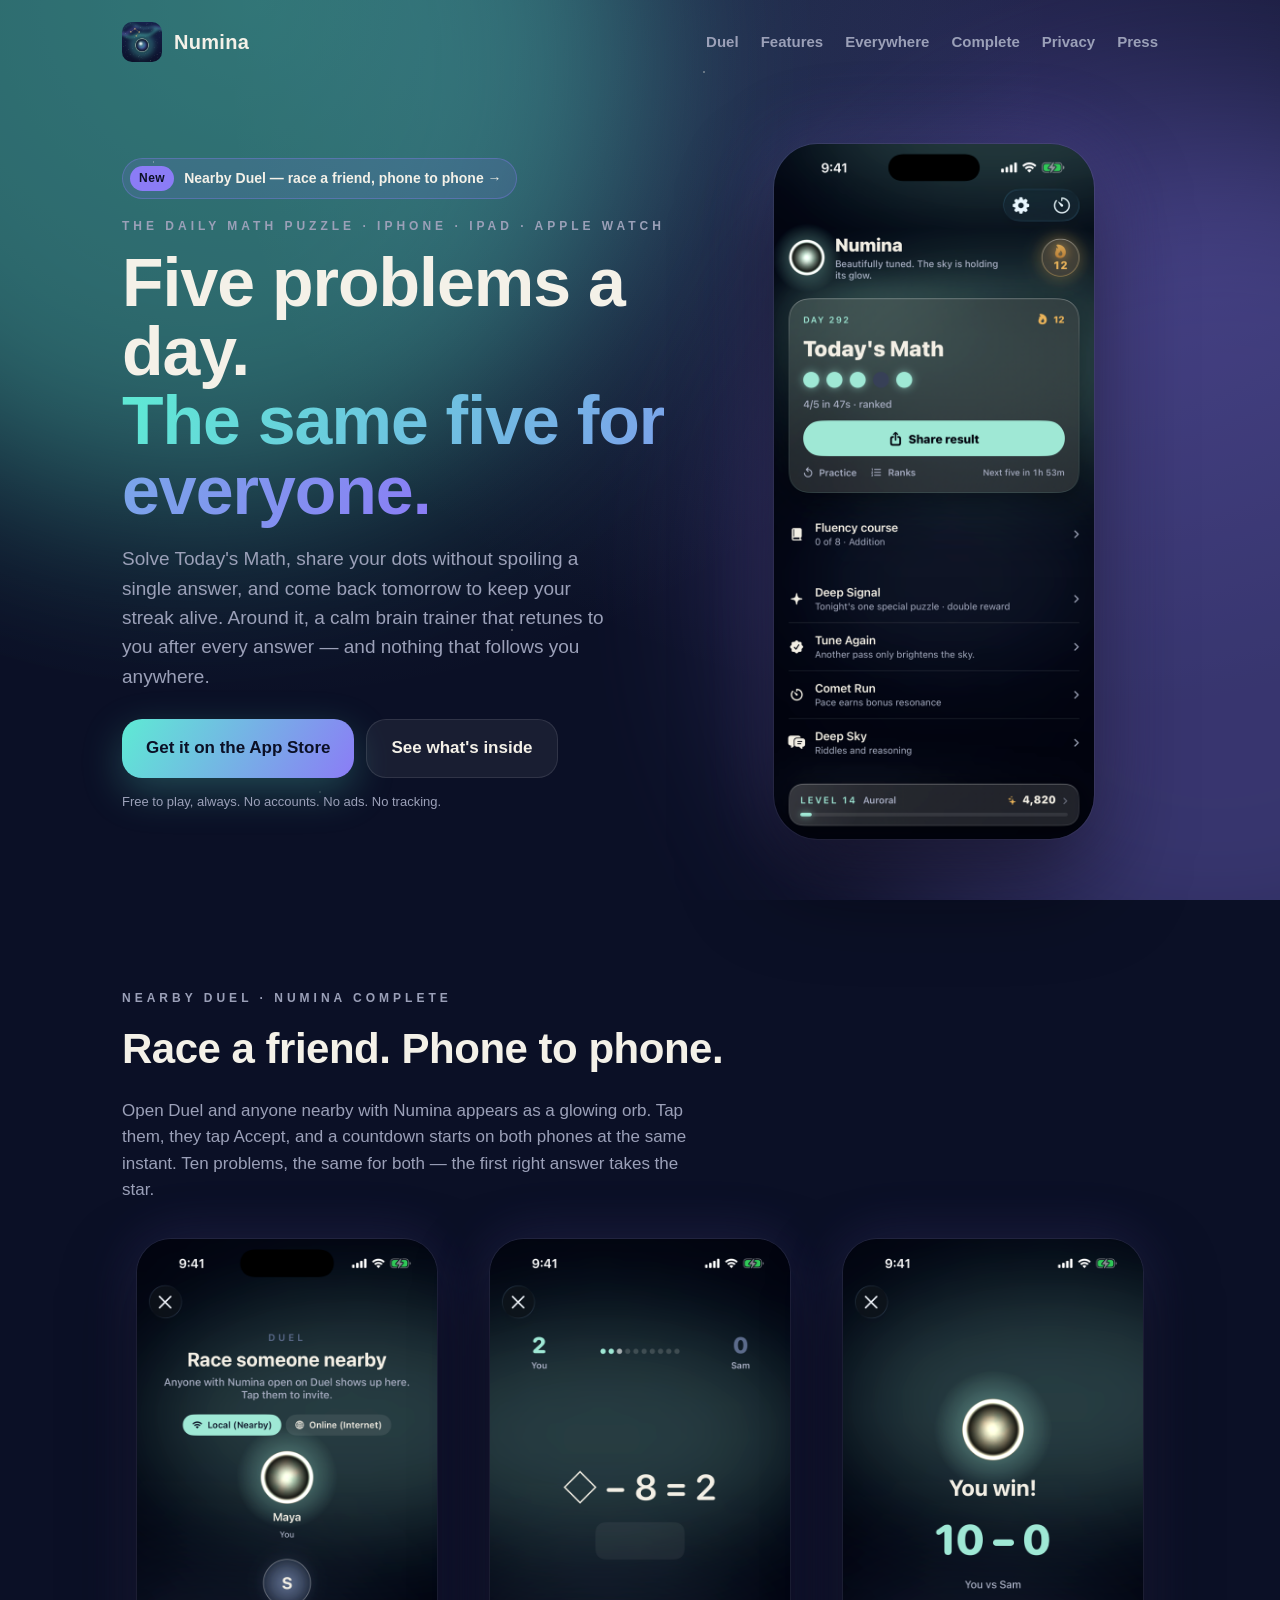
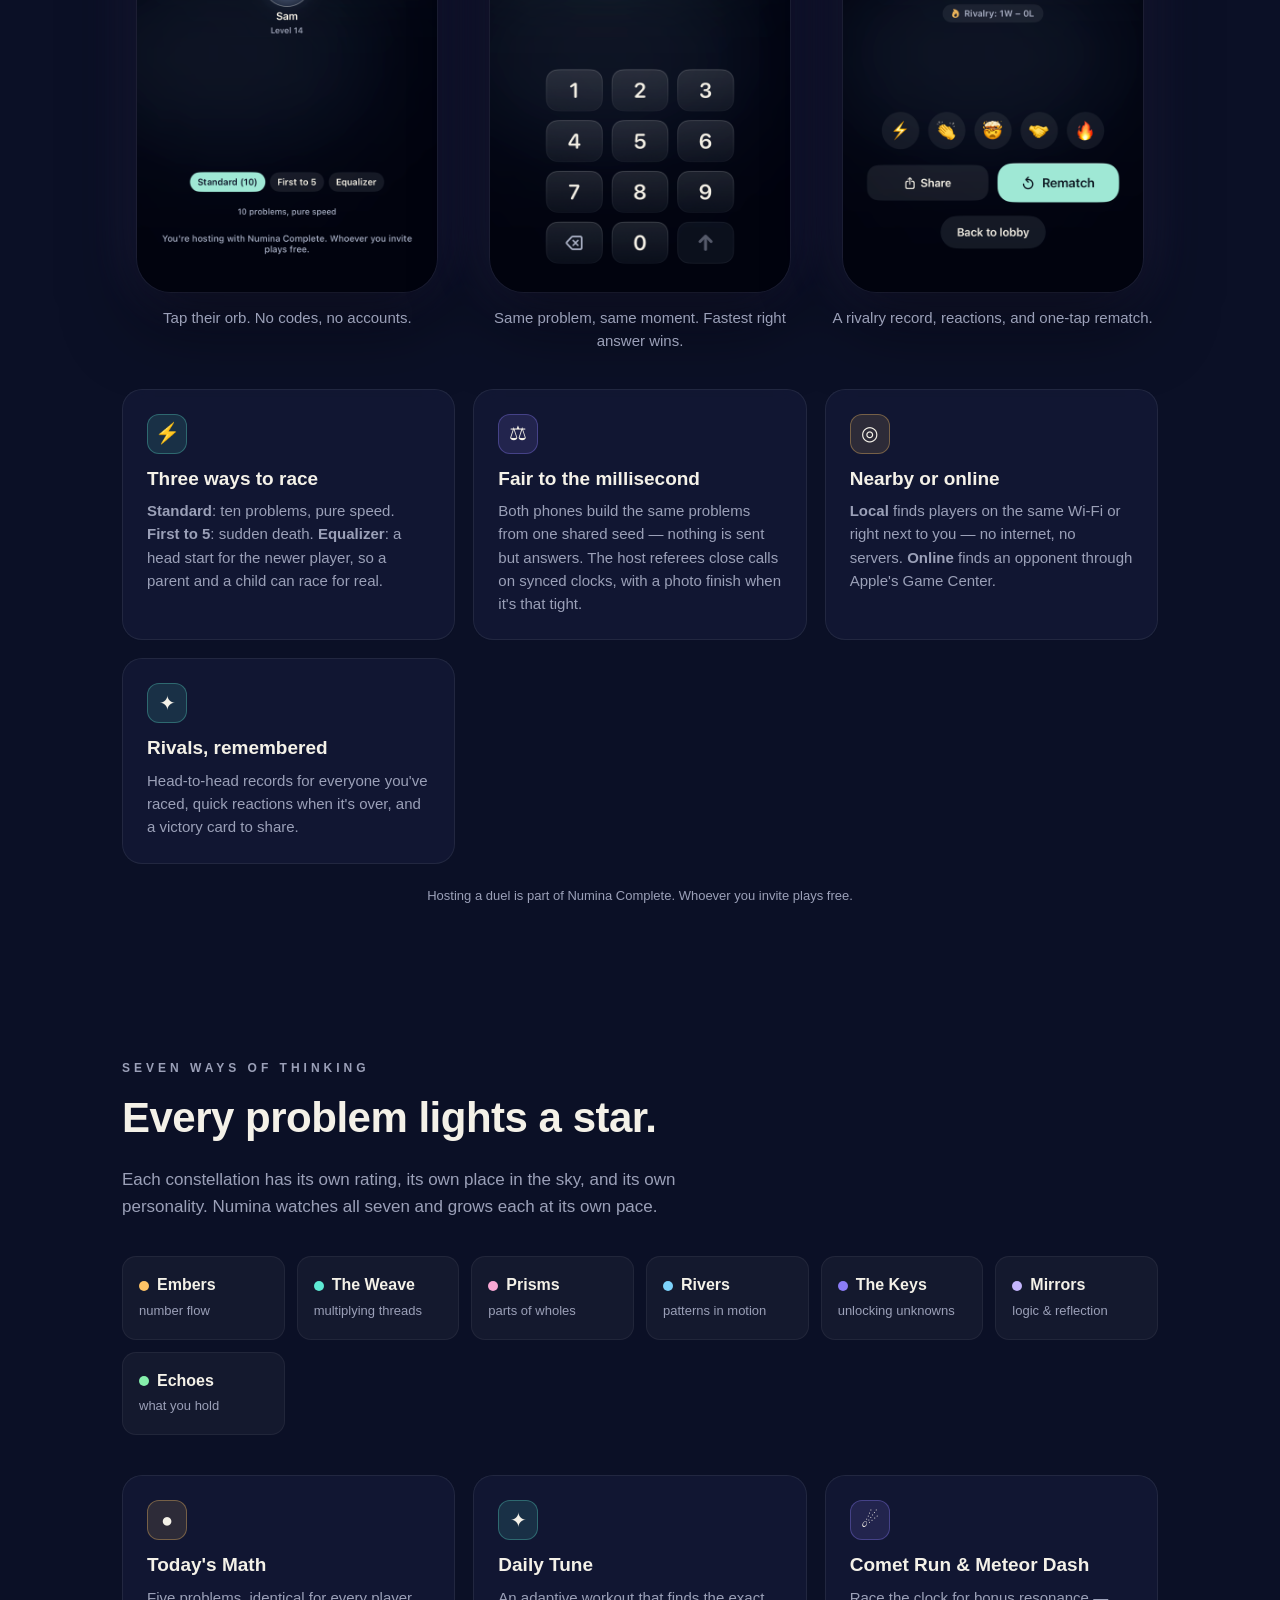
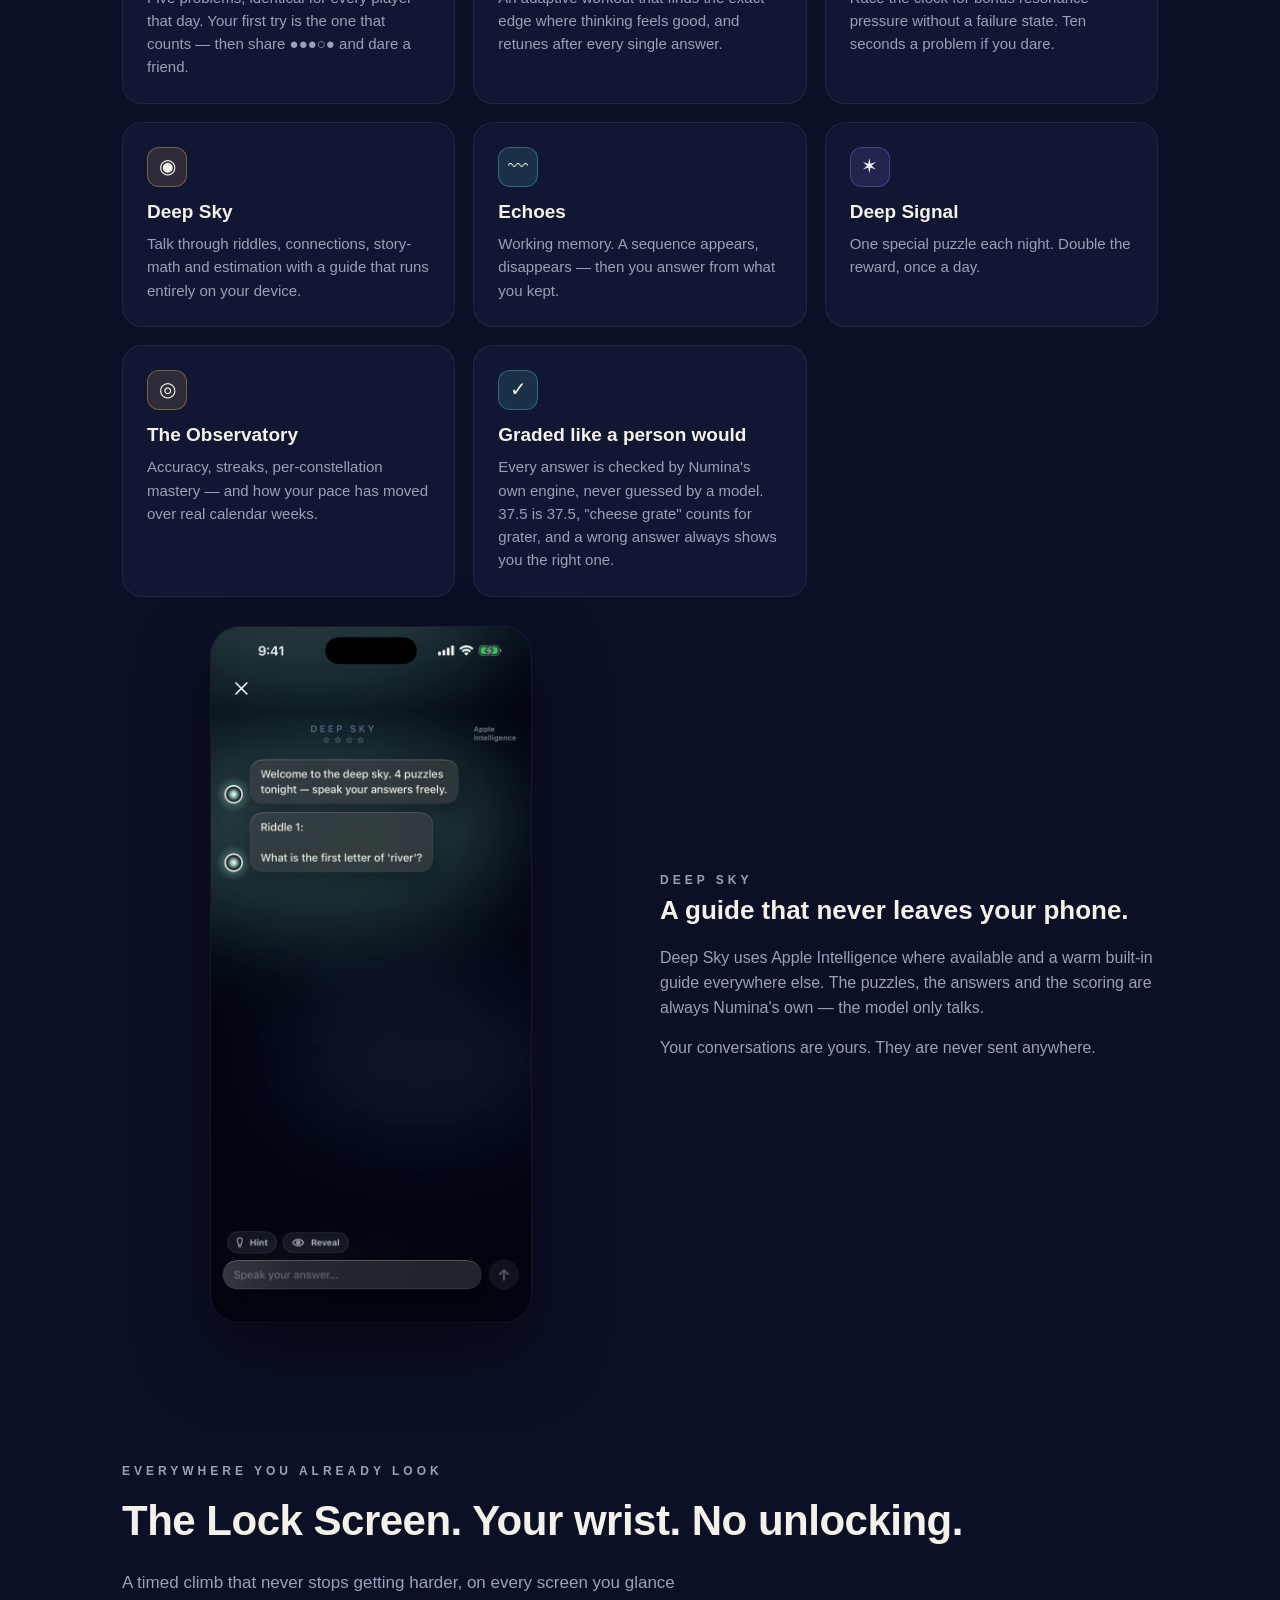
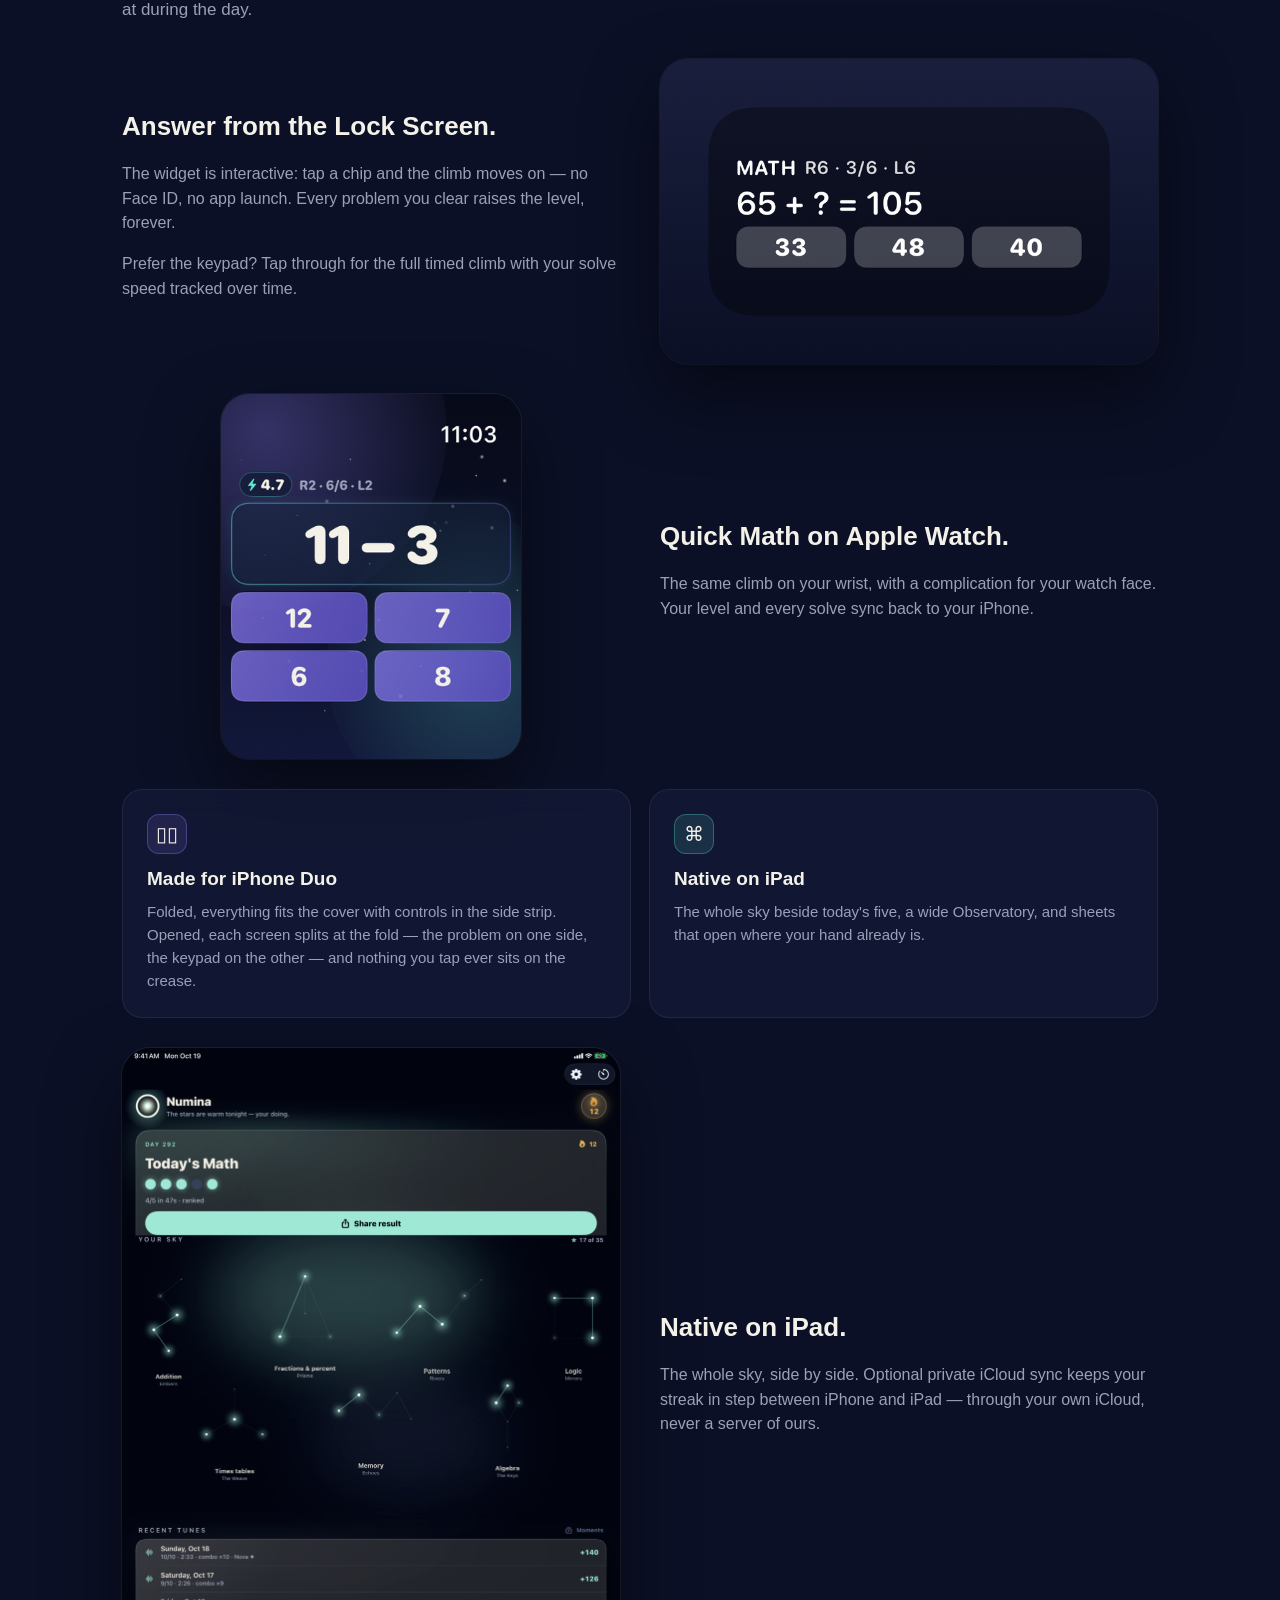
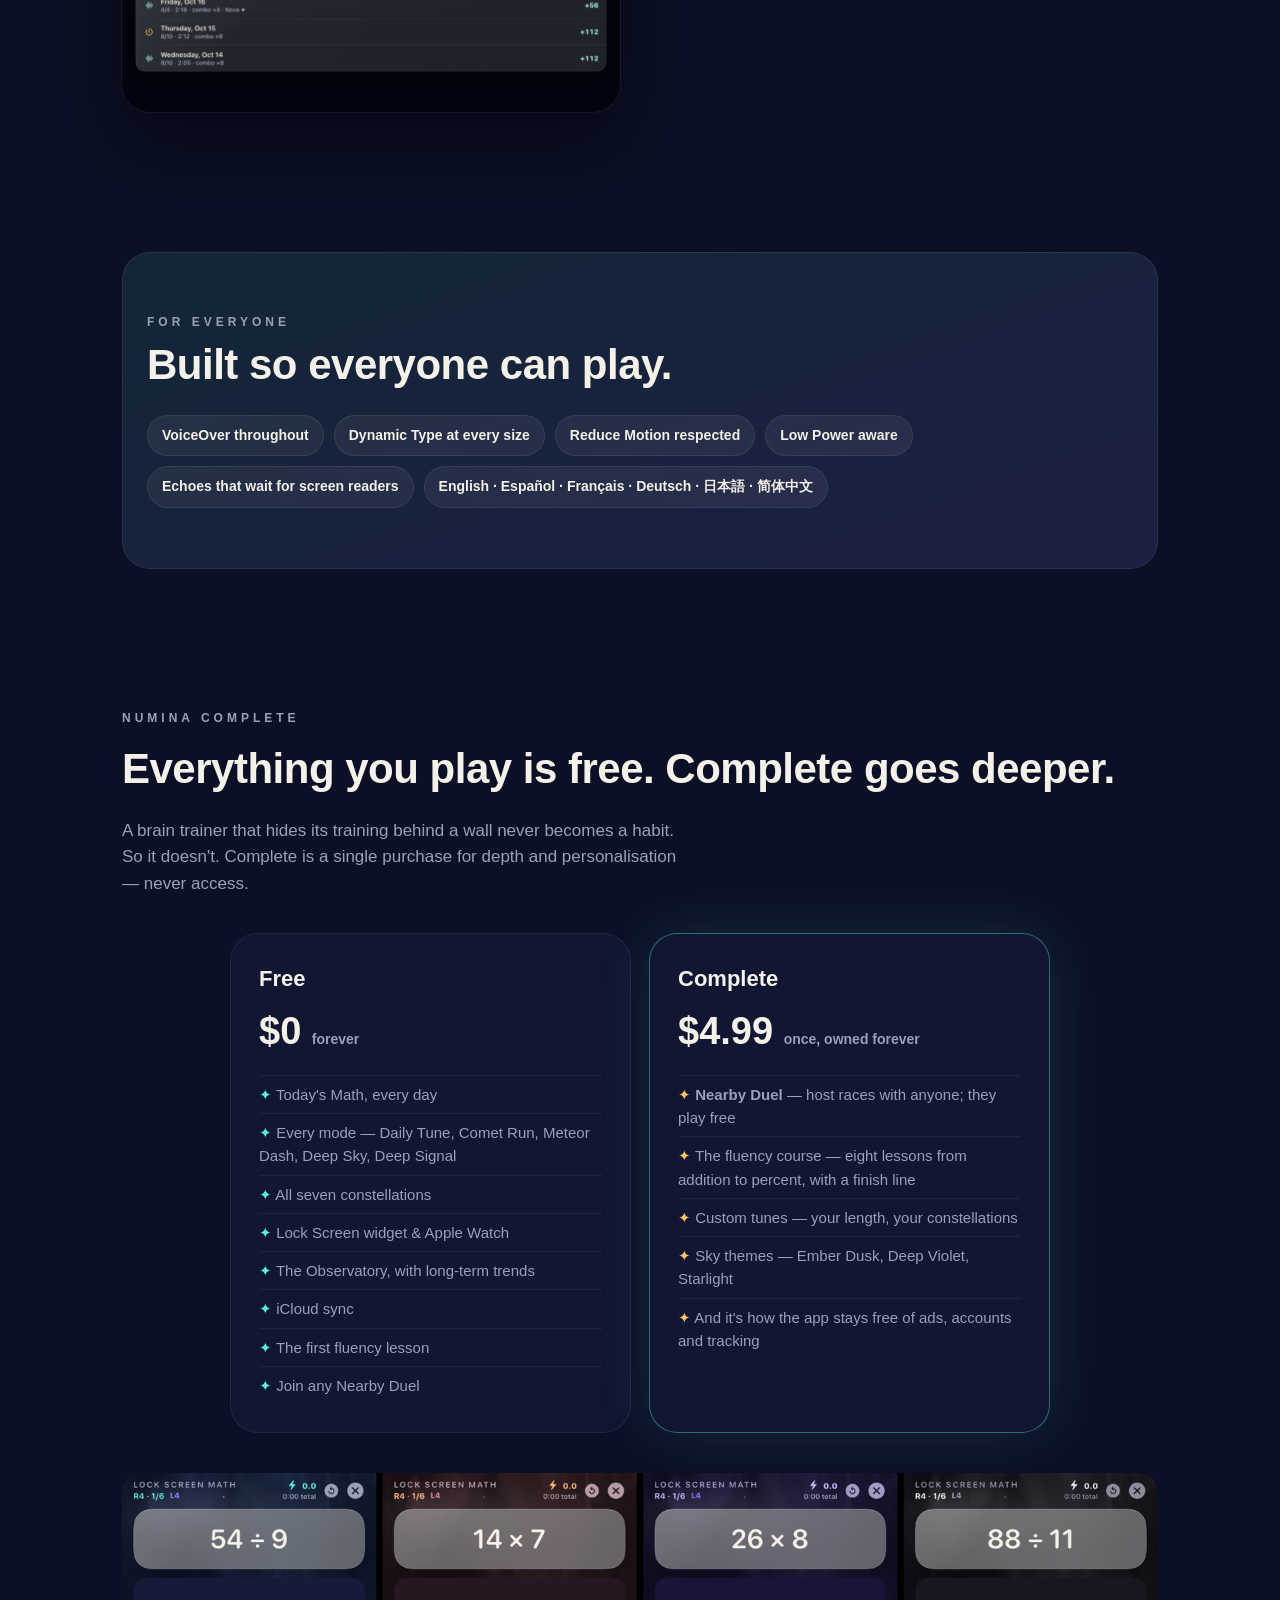
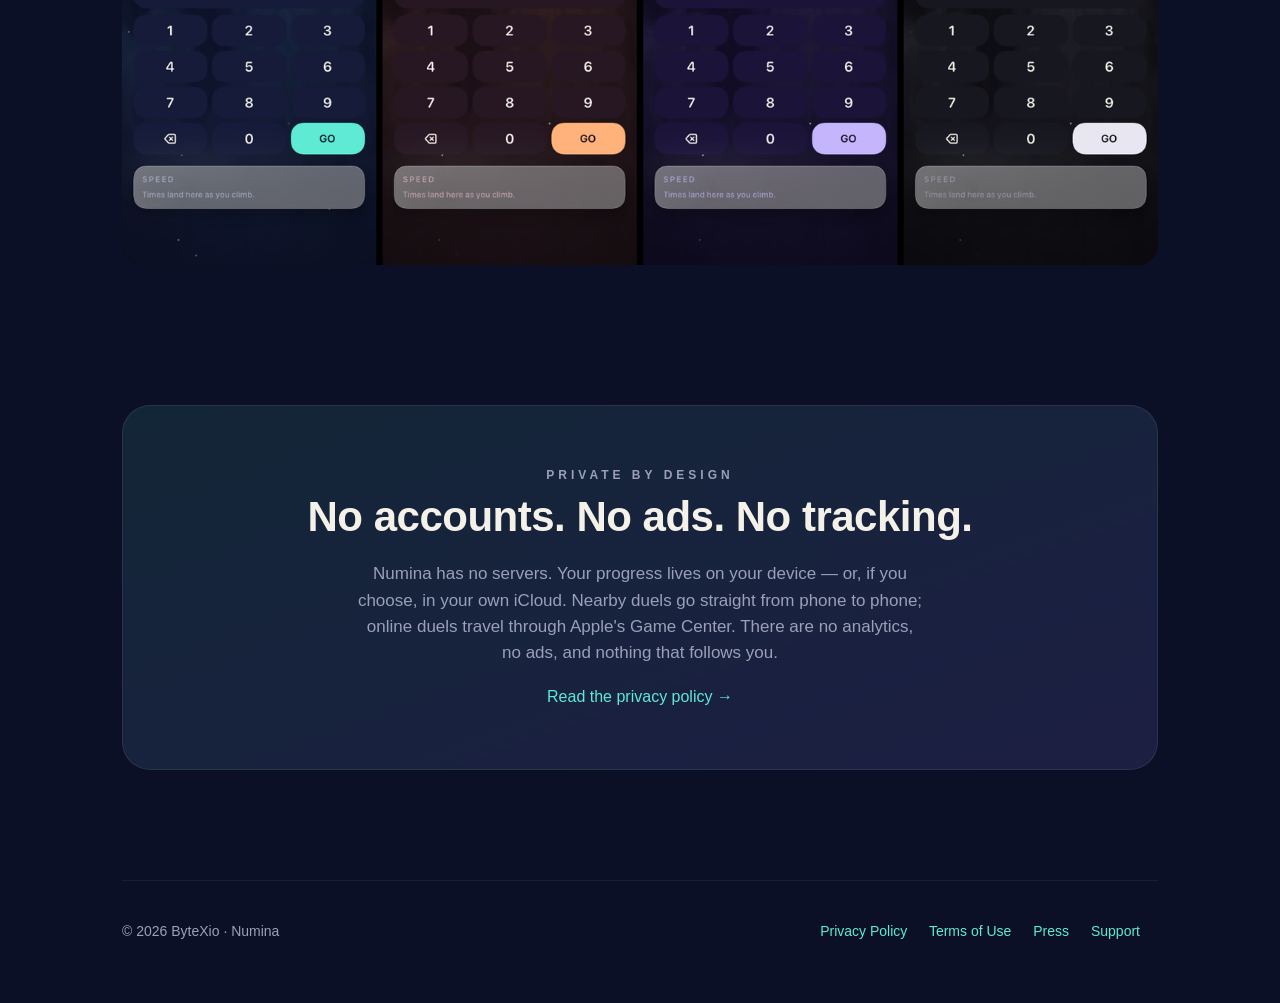
==== commit 1c315c5a: "Revamp site for Nearby Duel, iPhone Duo, accessibility and updated privacy policy Co-Authored-By: Cl" ====
--- a/index.html
+++ b/index.html
@@ -4,7 +4,7 @@
 <meta charset="utf-8">
 <meta name="viewport" content="width=device-width, initial-scale=1">
 <title>Numina — the daily math puzzle</title>
-<meta name="description" content="Numina is a daily math puzzle for iPhone, iPad and Apple Watch: five problems a day, the same five for everyone, with a spoiler-free result to share. Plus adaptive brain training, an on-device Deep Sky guide and Lock Screen math. No accounts, no ads, no tracking.">
+<meta name="description" content="Numina is a daily math puzzle for iPhone, iPad and Apple Watch: five problems a day, the same five for everyone. Race friends live with Nearby Duel, phone to phone. Plus adaptive brain training, an on-device Deep Sky guide and Lock Screen math. No accounts, no ads, no tracking.">
 <meta property="og:title" content="Numina — the daily math puzzle">
 <meta property="og:description" content="Five problems a day. The same five for everyone. Share your dots, not the answers.">
 <meta name="apple-itunes-app" content="app-id=6811761967">
@@ -21,6 +21,7 @@
 <nav>
   <a class="brand" href="/"><img src="img/icon.png" alt=""> Numina</a>
   <ul>
+    <li><a href="#duel">Duel</a></li>
     <li><a href="#features">Features</a></li>
     <li><a href="#everywhere">Everywhere</a></li>
     <li><a href="#complete">Complete</a></li>
@@ -31,6 +32,7 @@
 
 <header class="hero">
   <div>
+    <a class="pill" href="#duel"><b>New</b> Nearby Duel — race a friend, phone to phone →</a>
     <div class="eyebrow">The daily math puzzle · iPhone · iPad · Apple Watch</div>
     <h1>Five problems a day.<br><span class="glow">The same five for everyone.</span></h1>
     <p class="lede">Solve Today's Math, share your dots without spoiling a single answer, and come back tomorrow to keep your streak alive. Around it, a calm brain trainer that retunes to you after every answer — and nothing that follows you anywhere.</p>
@@ -42,6 +44,24 @@
   </div>
   <img class="phone" src="img/iphone-01_home.png" alt="Numina home screen: Today's Math with five result dots and a Share button" width="660" height="1434">
 </header>
+
+<section id="duel">
+  <div class="eyebrow">Nearby Duel · Numina Complete</div>
+  <h2>Race a friend. Phone to phone.</h2>
+  <p class="sub">Open Duel and anyone nearby with Numina appears as a glowing orb. Tap them, they tap Accept, and a countdown starts on both phones at the same instant. Ten problems, the same for both — the first right answer takes the star.</p>
+  <div class="trio">
+    <figure><img src="img/duel-lobby.png" alt="Duel lobby: your orb, a nearby player to invite, Local or Online, and race modes" width="659" height="1434" loading="lazy"><figcaption>Tap their orb. No codes, no accounts.</figcaption></figure>
+    <figure><img src="img/duel-race.png" alt="A live duel: both scores at the top and the same problem on both phones" width="659" height="1434" loading="lazy"><figcaption>Same problem, same moment. Fastest right answer wins.</figcaption></figure>
+    <figure><img src="img/duel-results.png" alt="Duel results: You win 10–0, a rivalry record, reactions, Share and Rematch" width="659" height="1434" loading="lazy"><figcaption>A rivalry record, reactions, and one-tap rematch.</figcaption></figure>
+  </div>
+  <div class="grid" style="margin-top:36px">
+    <div class="card"><div class="icon">⚡</div><h3>Three ways to race</h3><p><b>Standard</b>: ten problems, pure speed. <b>First to 5</b>: sudden death. <b>Equalizer</b>: a head start for the newer player, so a parent and a child can race for real.</p></div>
+    <div class="card"><div class="icon v">⚖</div><h3>Fair to the millisecond</h3><p>Both phones build the same problems from one shared seed — nothing is sent but answers. The host referees close calls on synced clocks, with a photo finish when it's that tight.</p></div>
+    <div class="card"><div class="icon e">◎</div><h3>Nearby or online</h3><p><b>Local</b> finds players on the same Wi-Fi or right next to you — no internet, no servers. <b>Online</b> finds an opponent through Apple's Game Center.</p></div>
+    <div class="card"><div class="icon">✦</div><h3>Rivals, remembered</h3><p>Head-to-head records for everyone you've raced, quick reactions when it's over, and a victory card to share.</p></div>
+  </div>
+  <p class="note" style="text-align:center;margin-top:22px">Hosting a duel is part of Numina Complete. Whoever you invite plays free.</p>
+</section>
 
 <section id="features">
   <div class="eyebrow">Seven ways of thinking</div>
@@ -64,7 +84,8 @@
     <div class="card"><div class="icon e">◉</div><h3>Deep Sky</h3><p>Talk through riddles, connections, story-math and estimation with a guide that runs entirely on your device.</p></div>
     <div class="card"><div class="icon">〰</div><h3>Echoes</h3><p>Working memory. A sequence appears, disappears — then you answer from what you kept.</p></div>
     <div class="card"><div class="icon v">✶</div><h3>Deep Signal</h3><p>One special puzzle each night. Double the reward, once a day.</p></div>
-    <div class="card"><div class="icon e">◎</div><h3>The Observatory</h3><p>Accuracy, streaks, per-constellation mastery — and how your pace has moved over months.</p></div>
+    <div class="card"><div class="icon e">◎</div><h3>The Observatory</h3><p>Accuracy, streaks, per-constellation mastery — and how your pace has moved over real calendar weeks.</p></div>
+    <div class="card"><div class="icon">✓</div><h3>Graded like a person would</h3><p>Every answer is checked by Numina's own engine, never guessed by a model. 37.5 is 37.5, "cheese grate" counts for grater, and a wrong answer always shows you the right one.</p></div>
   </div>
 
   <div class="showcase">
@@ -100,11 +121,26 @@
     <img class="watch-img" src="img/watch.png" alt="Apple Watch showing a math problem with four answer chips" width="420" height="511">
   </div>
 
+  <div class="grid" style="margin-top:30px">
+    <div class="card"><div class="icon v">▯▯</div><h3>Made for iPhone Duo</h3><p>Folded, everything fits the cover with controls in the side strip. Opened, each screen splits at the fold — the problem on one side, the keypad on the other — and nothing you tap ever sits on the crease.</p></div>
+    <div class="card"><div class="icon">⌘</div><h3>Native on iPad</h3><p>The whole sky beside today's five, a wide Observatory, and sheets that open where your hand already is.</p></div>
+  </div>
+
   <div class="showcase">
     <img src="img/ipad-home.png" alt="Numina on iPad" width="1000" height="1333">
     <div>
       <h3>Native on iPad.</h3>
       <p>The whole sky, side by side. Optional private iCloud sync keeps your streak in step between iPhone and iPad — through your own iCloud, never a server of ours.</p>
+    </div>
+  </div>
+</section>
+
+<section id="access">
+  <div class="band" style="text-align:left">
+    <div class="eyebrow">For everyone</div>
+    <h2>Built so everyone can play.</h2>
+    <div class="chips">
+      <span>VoiceOver throughout</span><span>Dynamic Type at every size</span><span>Reduce Motion respected</span><span>Low Power aware</span><span>Echoes that wait for screen readers</span><span>English · Español · Français · Deutsch · 日本語 · 简体中文</span>
     </div>
   </div>
 </section>
@@ -125,12 +161,14 @@
         <li>The Observatory, with long-term trends</li>
         <li>iCloud sync</li>
         <li>The first fluency lesson</li>
+        <li>Join any Nearby Duel</li>
       </ul>
     </div>
     <div class="tier complete">
       <h3>Complete</h3>
       <div class="price">$4.99 <small>once, owned forever</small></div>
       <ul>
+        <li><b>Nearby Duel</b> — host races with anyone; they play free</li>
         <li>The fluency course — eight lessons from addition to percent, with a finish line</li>
         <li>Custom tunes — your length, your constellations</li>
         <li>Sky themes — Ember Dusk, Deep Violet, Starlight</li>
@@ -145,7 +183,7 @@
   <div class="band">
     <div class="eyebrow">Private by design</div>
     <h2>No accounts. No ads. No tracking.</h2>
-    <p class="sub" style="margin:0 auto 18px">Numina has no servers. Your progress lives on your device — or, if you choose, in your own iCloud. There are no analytics, no ads, and nothing that follows you.</p>
+    <p class="sub" style="margin:0 auto 18px">Numina has no servers. Your progress lives on your device — or, if you choose, in your own iCloud. Nearby duels go straight from phone to phone; online duels travel through Apple's Game Center. There are no analytics, no ads, and nothing that follows you.</p>
     <a href="privacy.html">Read the privacy policy →</a>
   </div>
 </section>
--- a/style.css
+++ b/style.css
@@ -108,6 +108,24 @@
 .tier li::before { content: "✦ "; color: var(--aurora); }
 .tier.complete li::before { color: var(--ember); }
 
+/* "New" pill in the hero */
+.pill { display: inline-flex; gap: 10px; align-items: center; padding: 7px 14px 7px 7px; margin-bottom: 18px; border-radius: 999px;
+  background: rgba(139,124,246,.14); border: 1px solid rgba(139,124,246,.35); color: var(--starlight); font-size: 14px; font-weight: 600; }
+.pill b { background: var(--violet); color: var(--night); padding: 3px 9px; border-radius: 999px; font-size: 12px; letter-spacing: .5px; }
+.pill:hover { text-decoration: none; border-color: rgba(139,124,246,.6); }
+
+/* Three phones in a row (Duel) */
+.trio { display: grid; grid-template-columns: repeat(3, 1fr); gap: 22px; margin-top: 10px; }
+.trio figure { margin: 0; text-align: center; }
+.trio img { width: 100%; max-width: 300px; margin: 0 auto; border-radius: 34px;
+  box-shadow: 0 30px 70px rgba(0,0,0,.5), 0 0 0 1px rgba(255,255,255,.07), 0 0 60px rgba(139,124,246,.18); }
+.trio figcaption { margin-top: 14px; color: var(--starlight-dim); font-size: 15px; }
+
+/* Accessibility chips */
+.chips { display: flex; flex-wrap: wrap; gap: 10px; margin-top: 18px; }
+.chips span { padding: 9px 14px; border-radius: 999px; background: rgba(255,255,255,.06); border: 1px solid rgba(255,255,255,.08);
+  color: var(--starlight); font-size: 14px; font-weight: 600; }
+
 /* Privacy band */
 .band { text-align: center; padding: 60px 24px; border-radius: var(--radius-lg);
   background: linear-gradient(160deg, rgba(94,234,212,.10), rgba(139,124,246,.14)); border: 1px solid rgba(255,255,255,.08); }
@@ -126,6 +144,8 @@
 
 @media (max-width: 820px) {
   .hero, .showcase, .tiers { grid-template-columns: 1fr; }
+  .trio { grid-template-columns: 1fr; }
+  .trio img { max-width: 260px; }
   .showcase.flip > :first-child { order: 0; }
   nav ul { display: none; }
   .hero { padding-top: 20px; }
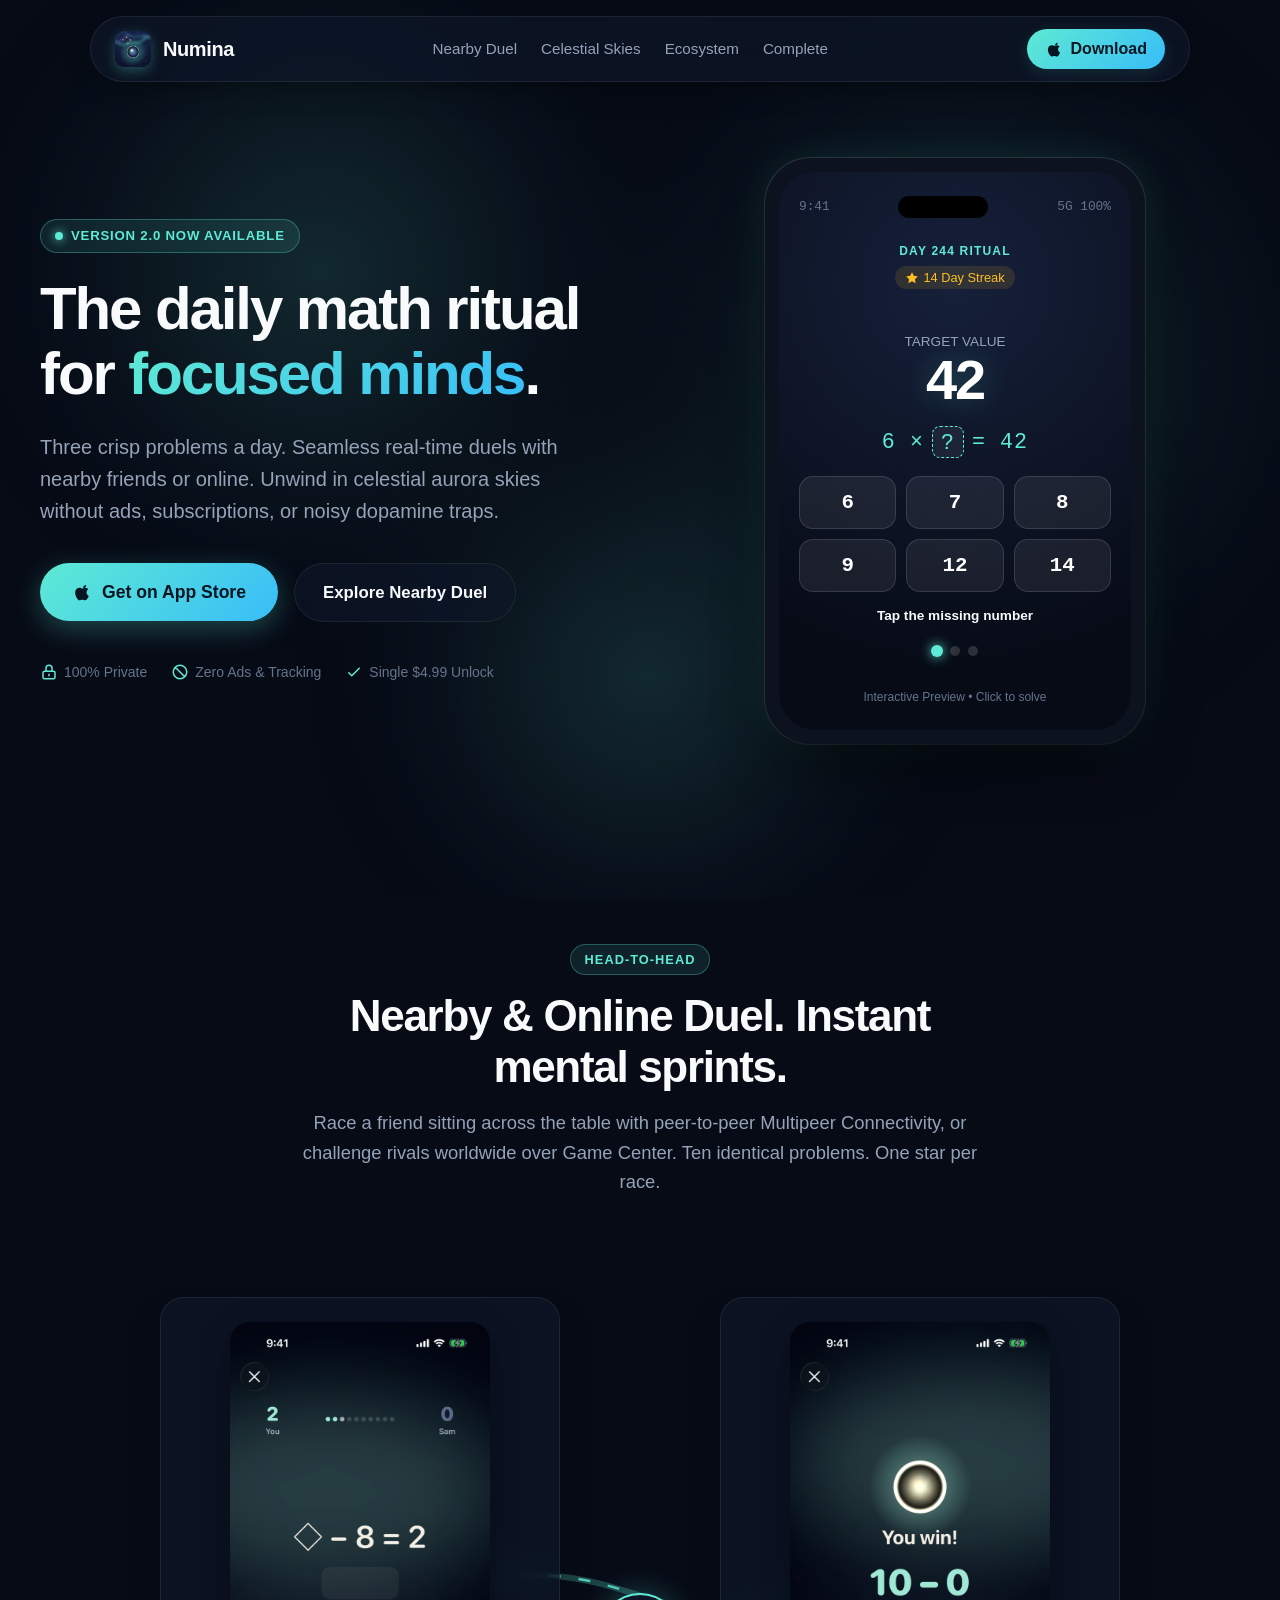
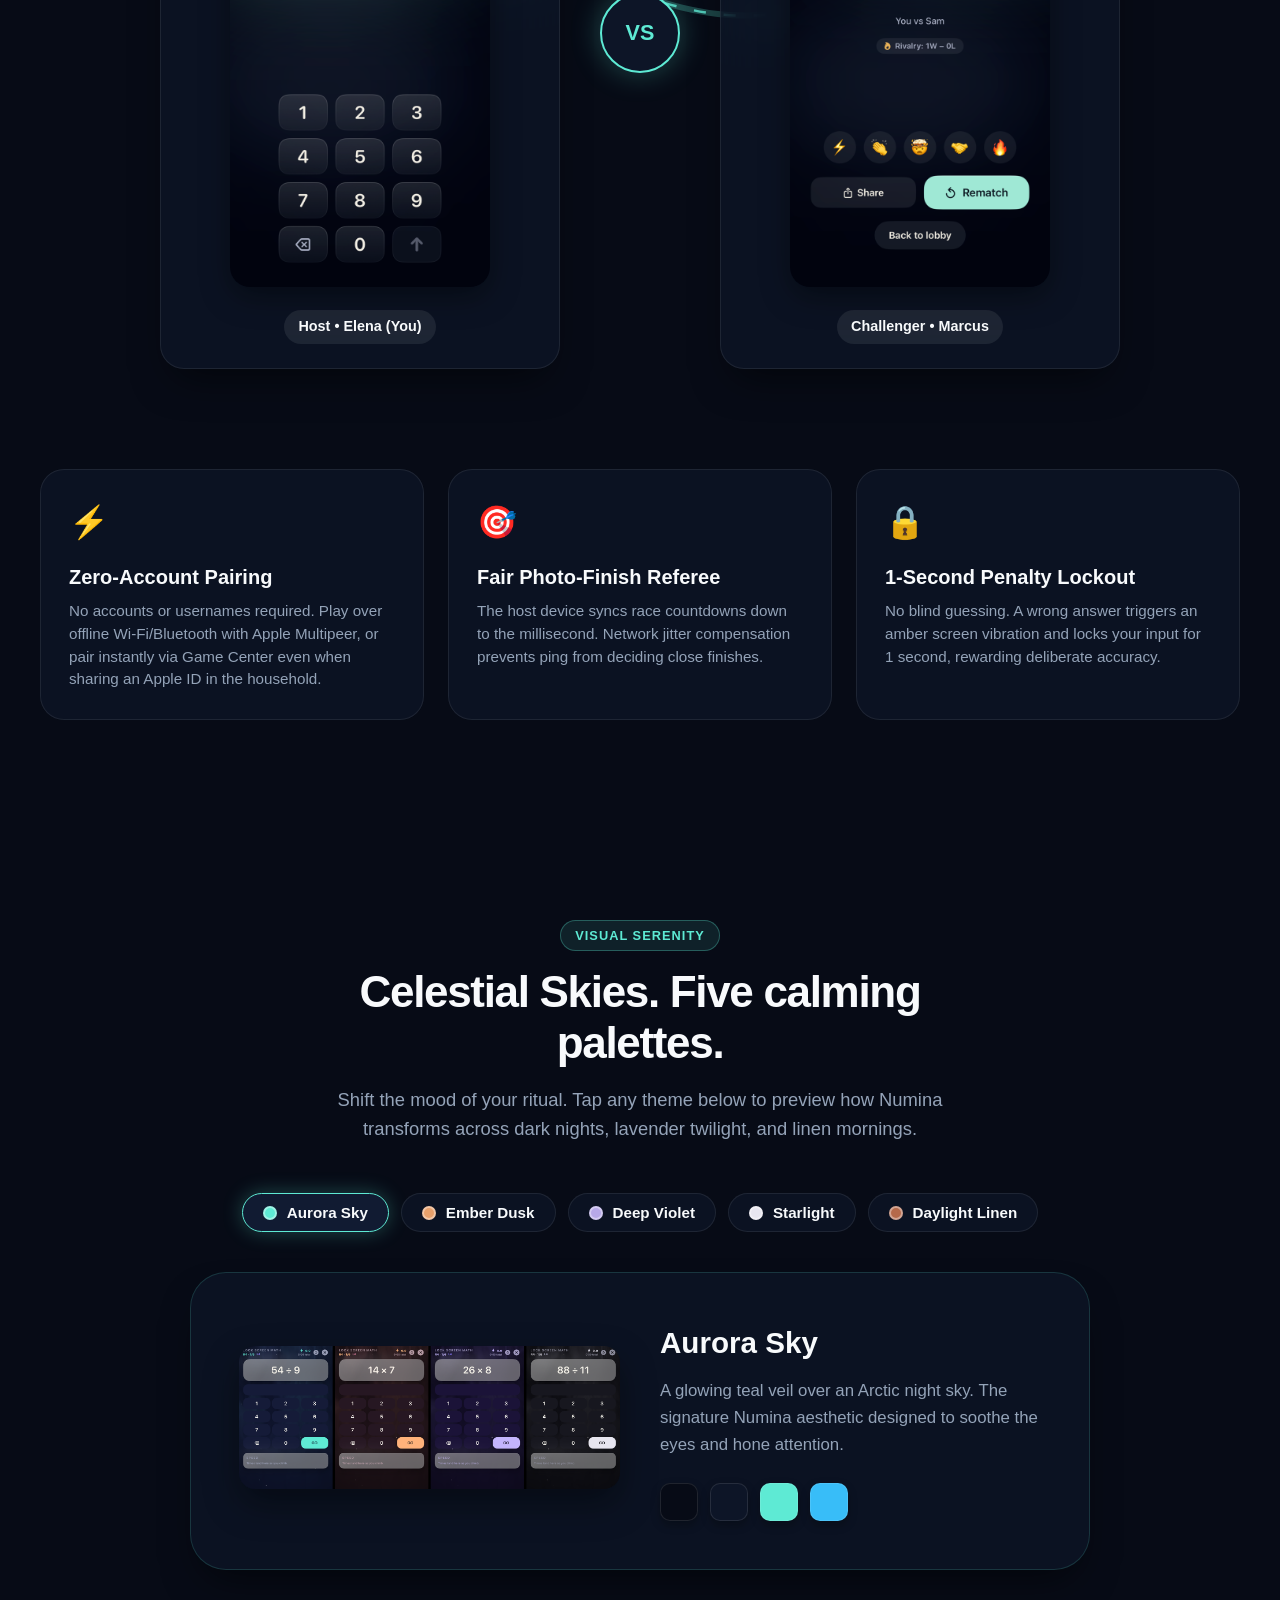
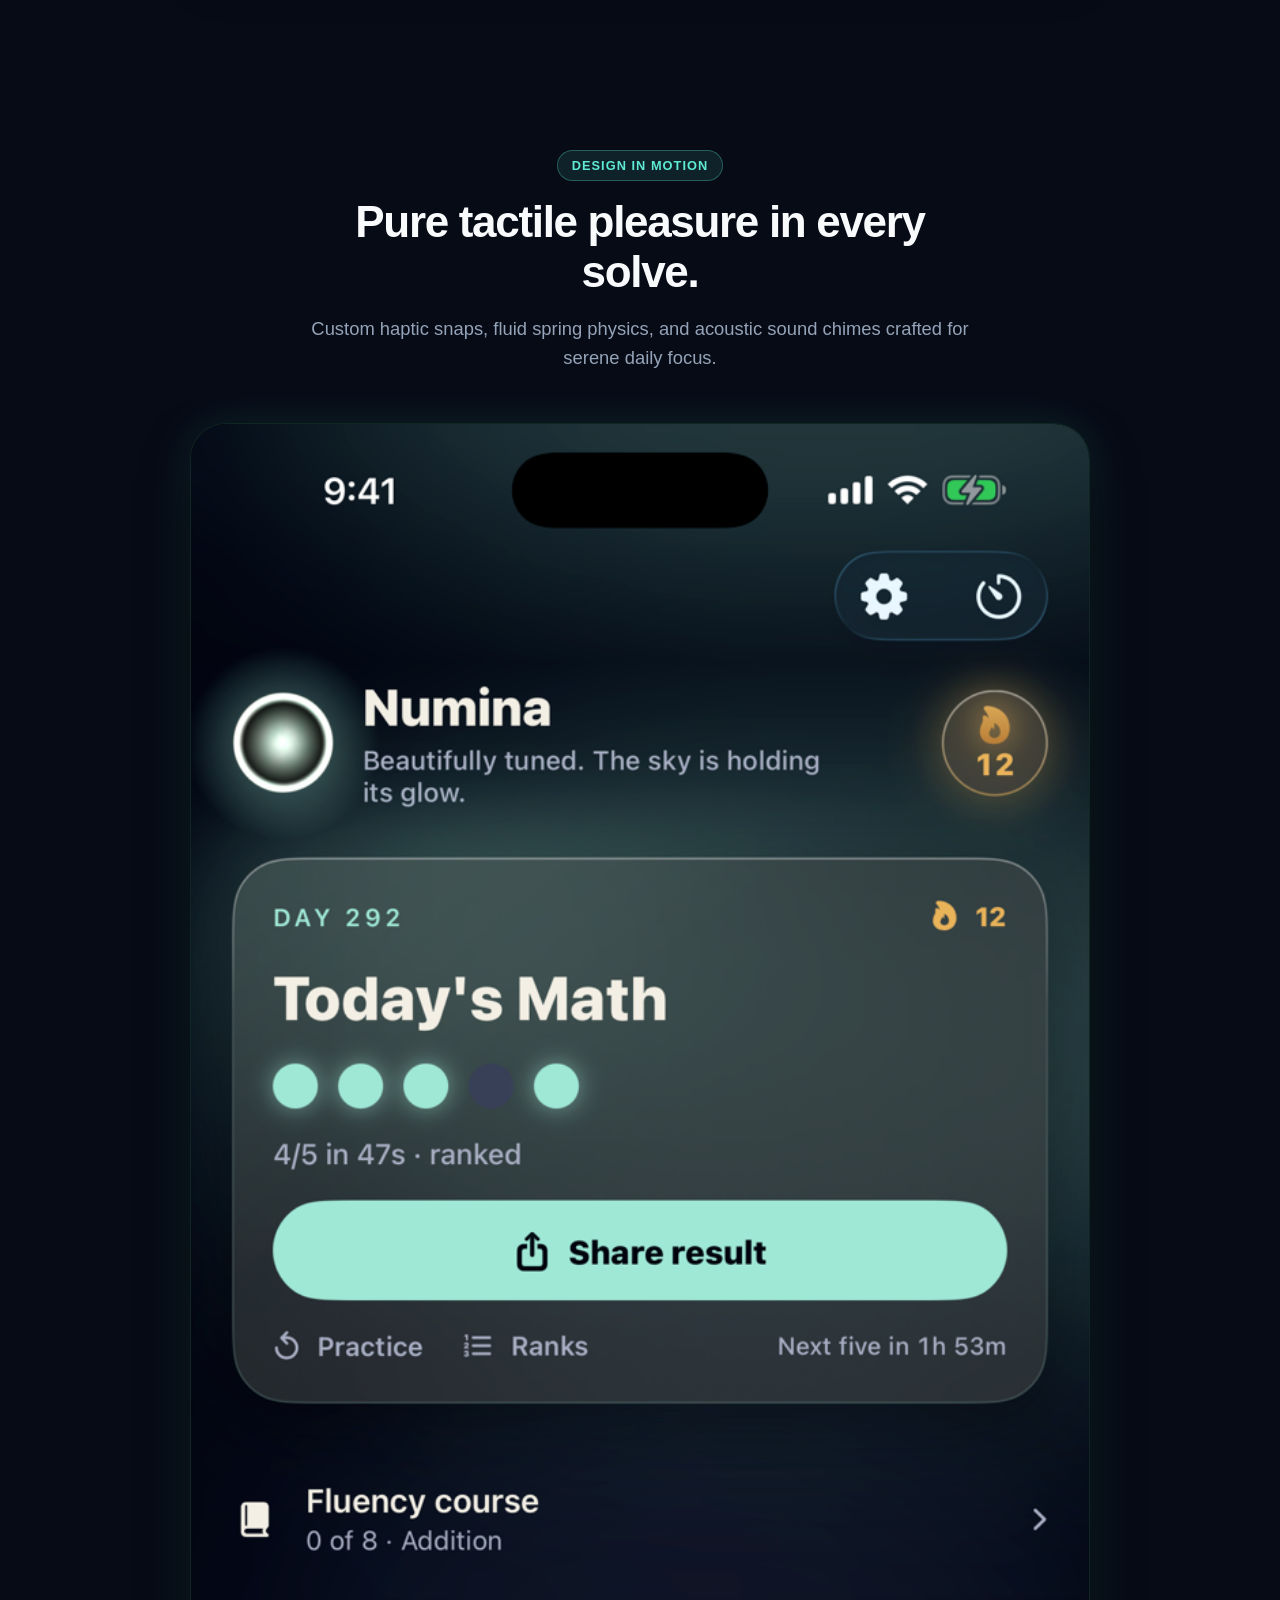
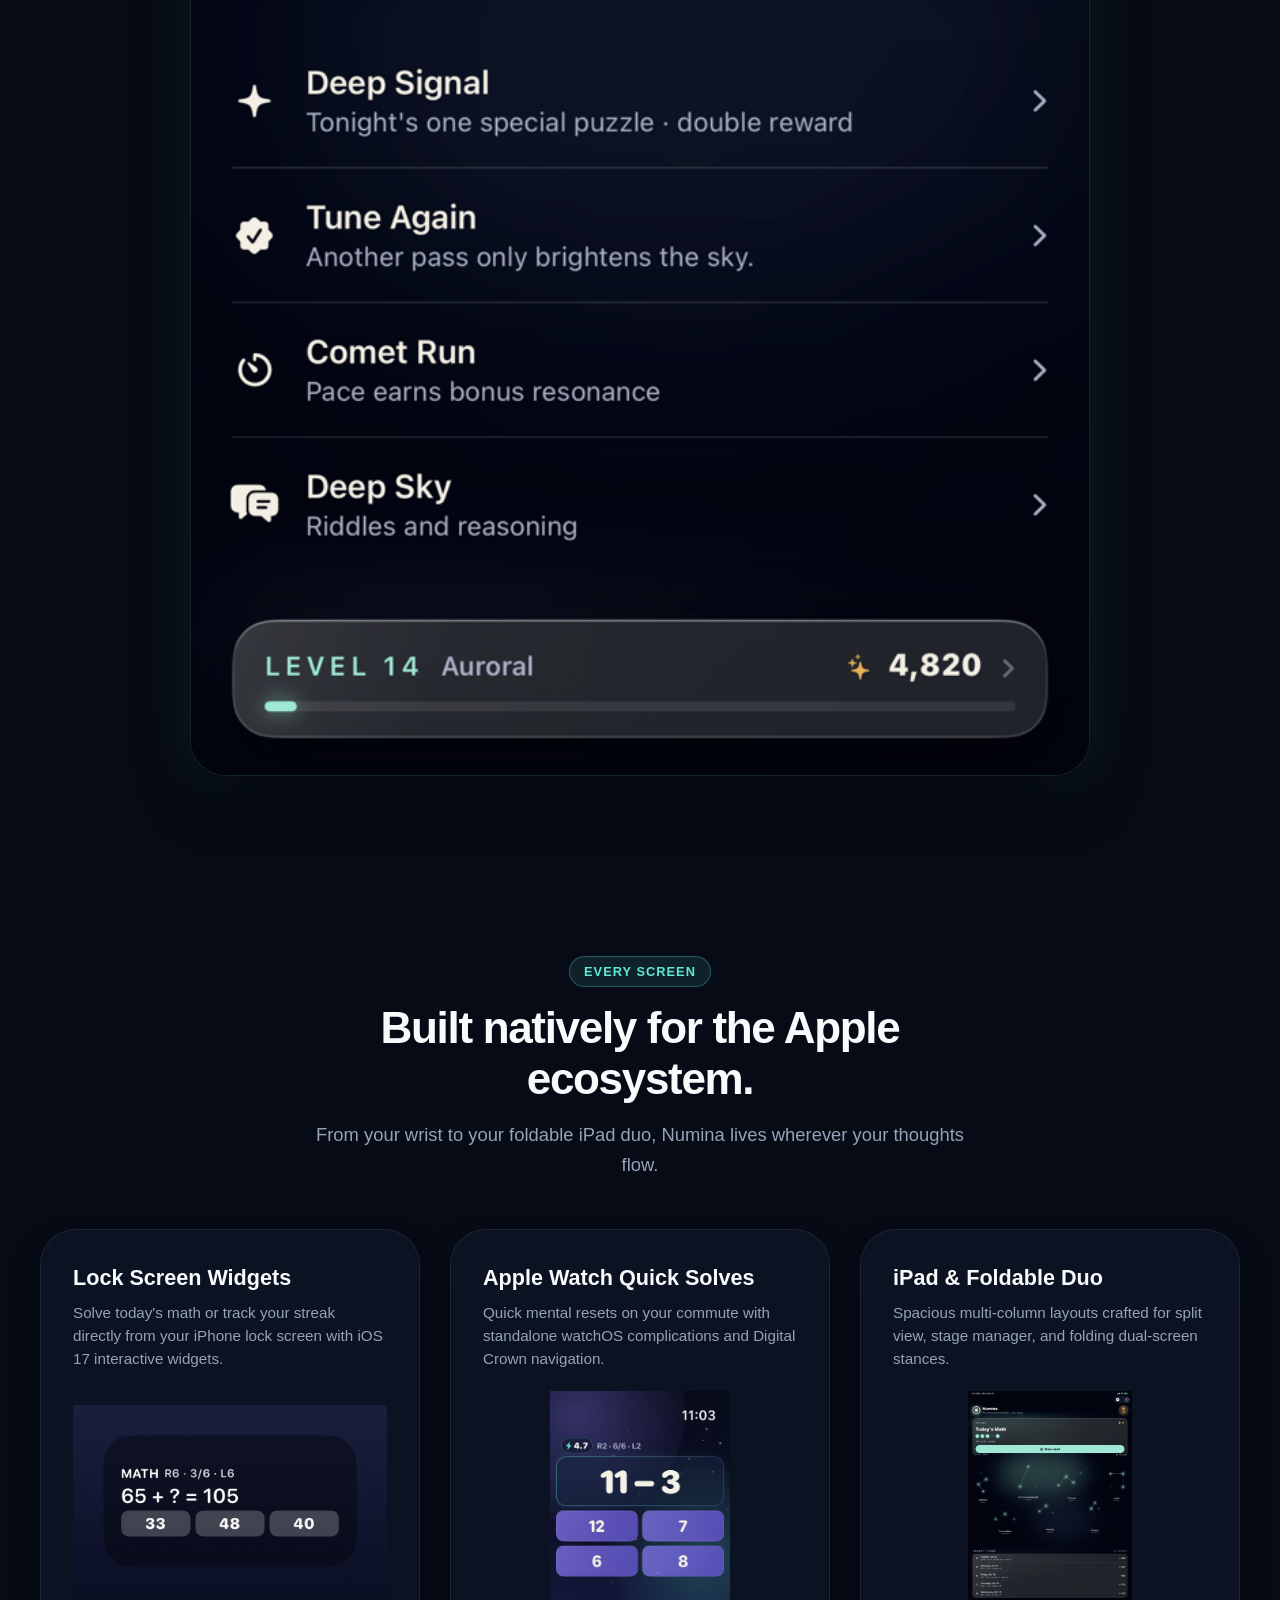
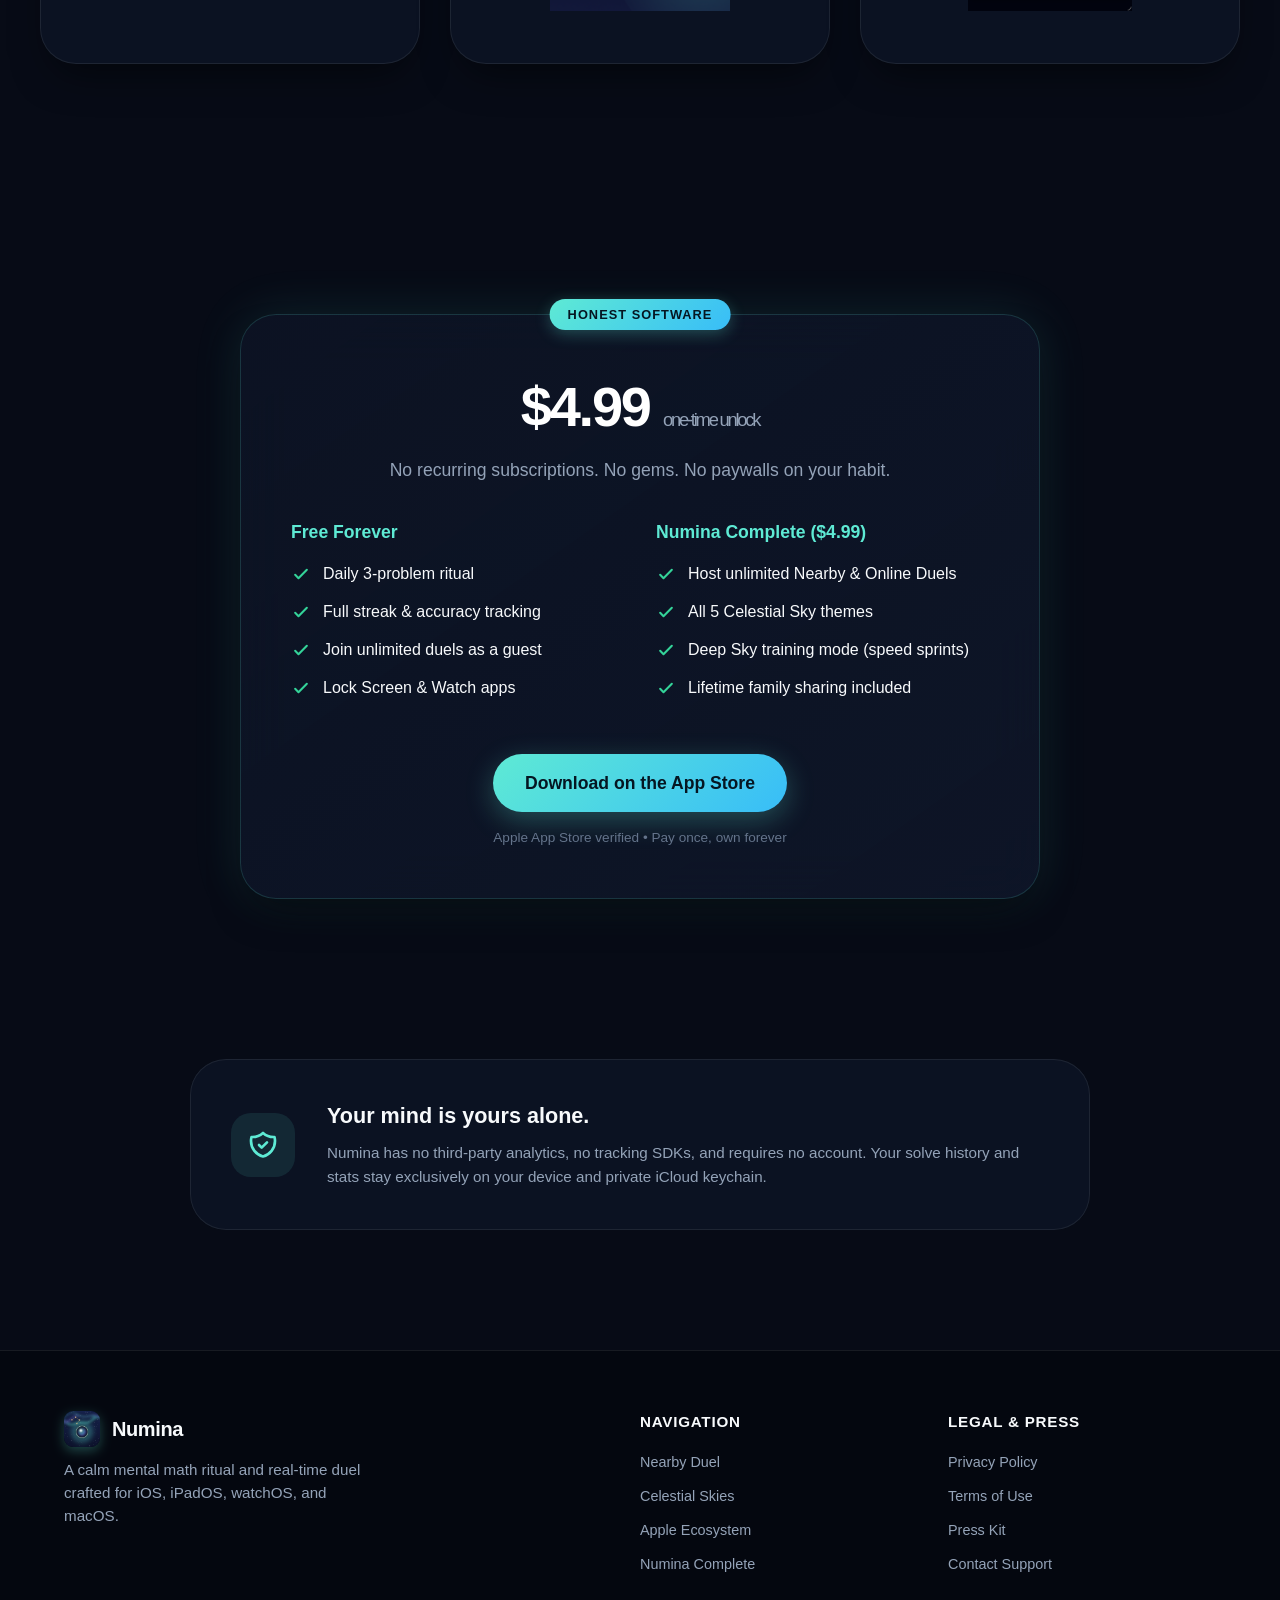
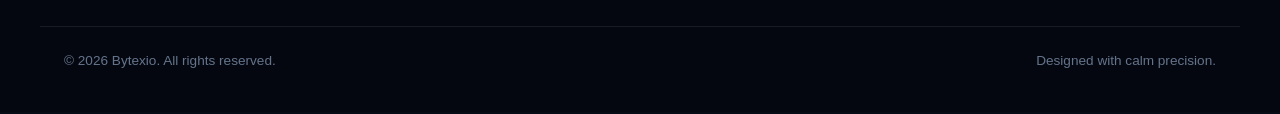
==== commit 1e07c632: "Redesign Numina website: interactive simulator, dynamic aurora sky, duel beam visualizer, and theme " ====
--- a/index.html
+++ b/index.html
@@ -1,204 +1,430 @@
-<!doctype html>
+<!DOCTYPE html>
 <html lang="en">
 <head>
-<meta charset="utf-8">
-<meta name="viewport" content="width=device-width, initial-scale=1">
-<title>Numina — the daily math puzzle</title>
-<meta name="description" content="Numina is a daily math puzzle for iPhone, iPad and Apple Watch: five problems a day, the same five for everyone. Race friends live with Nearby Duel, phone to phone. Plus adaptive brain training, an on-device Deep Sky guide and Lock Screen math. No accounts, no ads, no tracking.">
-<meta property="og:title" content="Numina — the daily math puzzle">
-<meta property="og:description" content="Five problems a day. The same five for everyone. Share your dots, not the answers.">
-<meta name="apple-itunes-app" content="app-id=6811761967">
-<meta property="og:image" content="https://numina.bytexio.com/img/iphone-01_home.png">
-<meta name="theme-color" content="#0B1026">
-<link rel="icon" href="img/icon.png">
-<link rel="apple-touch-icon" href="img/icon.png">
-<link rel="stylesheet" href="style.css">
+  <meta charset="utf-8">
+  <meta name="viewport" content="width=device-width, initial-scale=1, viewport-fit=cover">
+  <title>Numina — The Daily Mental Math Ritual & Real-time Duel</title>
+  
+  <meta name="description" content="A calm, elegant mental math ritual for iPhone, iPad, Apple Watch, and Mac. 3 problems a day, real-time peer-to-peer duels, celestial sky palettes, and zero ads or tracking.">
+  <link rel="canonical" href="https://numina.bytexio.com/">
+  
+  <!-- Open Graph / Social Media -->
+  <meta property="og:title" content="Numina — The Daily Mental Math Ritual & Real-time Duel">
+  <meta property="og:description" content="Calm arithmetic in celestial skies. Play today's math, duel nearby friends or over Game Center, and track your clarity.">
+  <meta property="og:image" content="https://numina.bytexio.com/img/iphone-01_home.png">
+  <meta property="og:url" content="https://numina.bytexio.com/">
+  <meta property="og:type" content="website">
+  <meta name="twitter:card" content="summary_large_image">
+  
+  <link rel="icon" type="image/png" href="img/icon.png">
+  <link rel="apple-touch-icon" href="img/icon.png">
+  <link rel="stylesheet" href="style.css">
 </head>
 <body>
-<div class="sky"></div><div class="stars"></div>
-
-<div class="wrap">
-<nav>
-  <a class="brand" href="/"><img src="img/icon.png" alt=""> Numina</a>
-  <ul>
-    <li><a href="#duel">Duel</a></li>
-    <li><a href="#features">Features</a></li>
-    <li><a href="#everywhere">Everywhere</a></li>
-    <li><a href="#complete">Complete</a></li>
-    <li><a href="#privacy">Privacy</a></li>
-    <li><a href="/press/">Press</a></li>
-  </ul>
-</nav>
-
-<header class="hero">
-  <div>
-    <a class="pill" href="#duel"><b>New</b> Nearby Duel — race a friend, phone to phone →</a>
-    <div class="eyebrow">The daily math puzzle · iPhone · iPad · Apple Watch</div>
-    <h1>Five problems a day.<br><span class="glow">The same five for everyone.</span></h1>
-    <p class="lede">Solve Today's Math, share your dots without spoiling a single answer, and come back tomorrow to keep your streak alive. Around it, a calm brain trainer that retunes to you after every answer — and nothing that follows you anywhere.</p>
-    <div class="cta-row">
-      <a class="cta" href="https://apps.apple.com/app/id6811761967" id="appstore">Get it on the App Store</a>
-      <a class="cta ghost" href="#features">See what's inside</a>
+
+  <!-- Floating Ambient Aurora Canvas -->
+  <canvas id="aurora-canvas"></canvas>
+
+  <!-- Navigation Header -->
+  <div class="nav-wrapper">
+    <nav class="nav">
+      <a href="#" class="brand">
+        <img src="img/icon.png" alt="Numina Icon" class="brand-icon">
+        <span>Numina</span>
+      </a>
+      <ul class="nav-links">
+        <li><a href="#duel">Nearby Duel</a></li>
+        <li><a href="#themes">Celestial Skies</a></li>
+        <li><a href="#ecosystem">Ecosystem</a></li>
+        <li><a href="#pricing">Complete</a></li>
+      </ul>
+      <a href="https://apps.apple.com/app/id6811761967" class="nav-cta" target="_blank" rel="noopener">
+        <svg width="18" height="18" viewBox="0 0 24 24" fill="currentColor">
+          <path d="M18.71 19.5c-.83 1.24-1.71 2.45-3.05 2.47-1.34.03-1.77-.79-3.29-.79-1.53 0-2 .77-3.27.82-1.31.05-2.3-1.32-3.14-2.53C4.25 17 2.94 12.45 4.7 9.39c.87-1.52 2.43-2.48 4.12-2.51 1.28-.02 2.5.87 3.29.87.78 0 2.26-1.07 3.81-.91.65.03 2.47.26 3.64 1.98-.09.06-2.17 1.28-2.15 3.81.03 3.02 2.65 4.03 2.68 4.04-.03.07-.42 1.44-1.38 2.83M15.97 6.37c.61-.75 1.04-1.8 1.01-2.87-.96.04-2.14.65-2.79 1.42-.58.67-.99 1.74-.95 2.8 1.07.08 2.14-.56 2.73-1.35z"/>
+        </svg>
+        Download
+      </a>
+    </nav>
+  </div>
+
+  <main>
+    <!-- HERO SECTION -->
+    <section class="hero container">
+      <div class="hero-grid">
+        <div class="hero-content">
+          <div class="hero-badge">
+            <span class="hero-badge-dot"></span>
+            <span>Version 2.0 Now Available</span>
+          </div>
+          <h1 class="hero-title">
+            The daily math ritual for <span class="gradient-text">focused minds</span>.
+          </h1>
+          <p class="hero-subtitle">
+            Three crisp problems a day. Seamless real-time duels with nearby friends or online. Unwind in celestial aurora skies without ads, subscriptions, or noisy dopamine traps.
+          </p>
+          <div class="hero-actions">
+            <a href="https://apps.apple.com/app/id6811761967" class="btn-primary" target="_blank" rel="noopener">
+              <svg width="20" height="20" viewBox="0 0 24 24" fill="currentColor">
+                <path d="M18.71 19.5c-.83 1.24-1.71 2.45-3.05 2.47-1.34.03-1.77-.79-3.29-.79-1.53 0-2 .77-3.27.82-1.31.05-2.3-1.32-3.14-2.53C4.25 17 2.94 12.45 4.7 9.39c.87-1.52 2.43-2.48 4.12-2.51 1.28-.02 2.5.87 3.29.87.78 0 2.26-1.07 3.81-.91.65.03 2.47.26 3.64 1.98-.09.06-2.17 1.28-2.15 3.81.03 3.02 2.65 4.03 2.68 4.04-.03.07-.42 1.44-1.38 2.83M15.97 6.37c.61-.75 1.04-1.8 1.01-2.87-.96.04-2.14.65-2.79 1.42-.58.67-.99 1.74-.95 2.8 1.07.08 2.14-.56 2.73-1.35z"/>
+              </svg>
+              Get on App Store
+            </a>
+            <a href="#duel" class="btn-secondary">
+              Explore Nearby Duel
+            </a>
+          </div>
+          <div class="hero-trust">
+            <div class="trust-item">
+              <svg width="18" height="18" fill="none" stroke="currentColor" stroke-width="2" viewBox="0 0 24 24"><path stroke-linecap="round" stroke-linejoin="round" d="M12 15v2m-6 4h12a2 2 0 002-2v-6a2 2 0 00-2-2H6a2 2 0 00-2 2v6a2 2 0 002 2zm10-10V7a4 4 0 00-8 0v4h8z"/></svg>
+              <span>100% Private</span>
+            </div>
+            <div class="trust-item">
+              <svg width="18" height="18" fill="none" stroke="currentColor" stroke-width="2" viewBox="0 0 24 24"><path stroke-linecap="round" stroke-linejoin="round" d="M18.364 18.364A9 9 0 005.636 5.636m12.728 12.728A9 9 0 015.636 5.636m12.728 12.728L5.636 5.636"/></svg>
+              <span>Zero Ads & Tracking</span>
+            </div>
+            <div class="trust-item">
+              <svg width="18" height="18" fill="none" stroke="currentColor" stroke-width="2" viewBox="0 0 24 24"><path stroke-linecap="round" stroke-linejoin="round" d="M5 13l4 4L19 7"/></svg>
+              <span>Single $4.99 Unlock</span>
+            </div>
+          </div>
+        </div>
+
+        <!-- PLAYABLE HERO PUZZLE -->
+        <div class="hero-visual">
+          <div class="playable-device-wrapper">
+            <div class="playable-phone">
+              <div class="phone-screen">
+                <div class="phone-top-bar">
+                  <span>9:41</span>
+                  <div class="phone-dynamic-island"></div>
+                  <span>5G 100%</span>
+                </div>
+                
+                <div class="puzzle-header">
+                  <div class="puzzle-day-tag">Day 244 Ritual</div>
+                  <div class="puzzle-streak-pill">
+                    <svg width="14" height="14" fill="currentColor" viewBox="0 0 24 24"><path d="M12 2l3.09 6.26L22 9.27l-5 4.87 1.18 6.88L12 17.77l-6.18 3.25L7 14.14 2 9.27l6.91-1.01L12 2z"/></svg>
+                    <span>14 Day Streak</span>
+                  </div>
+                </div>
+
+                <div class="puzzle-main">
+                  <div class="target-label">TARGET VALUE</div>
+                  <div class="target-number" id="puzzle-target">42</div>
+                  <div class="target-equation" id="puzzle-eq">6 × <span class="placeholder">?</span> = 42</div>
+                  
+                  <div class="puzzle-choices" id="puzzle-choices">
+                    <!-- Populated dynamically by app.js -->
+                  </div>
+
+                  <div class="puzzle-feedback" id="puzzle-feedback">Tap the missing number</div>
+                  
+                  <div class="puzzle-dots">
+                    <span class="puzzle-dot active"></span>
+                    <span class="puzzle-dot"></span>
+                    <span class="puzzle-dot"></span>
+                  </div>
+                </div>
+
+                <div style="text-align: center; font-size: 0.75rem; color: var(--text-tertiary); padding-top: 12px;">
+                  Interactive Preview &bull; Click to solve
+                </div>
+              </div>
+            </div>
+          </div>
+        </div>
+      </div>
+    </section>
+
+    <!-- NEARBY & ONLINE DUEL SECTION -->
+    <section id="duel" class="duel-section container">
+      <div class="section-head">
+        <span class="section-badge">Head-to-Head</span>
+        <h2 class="section-title">Nearby & Online Duel. Instant mental sprints.</h2>
+        <p class="section-desc">
+          Race a friend sitting across the table with peer-to-peer Multipeer Connectivity, or challenge rivals worldwide over Game Center. Ten identical problems. One star per race.
+        </p>
+      </div>
+
+      <div class="duel-arena">
+        <canvas id="duel-beam-canvas"></canvas>
+        <div class="duel-phones-grid">
+          <div class="duel-phone-card">
+            <img src="img/duel-race.png" alt="Duel Race in Action">
+            <div class="duel-player-pill">
+              <span>Host &bull; Elena (You)</span>
+            </div>
+          </div>
+
+          <div class="duel-vs-badge">
+            <span>VS</span>
+          </div>
+
+          <div class="duel-phone-card">
+            <img src="img/duel-results.png" alt="Duel Race Results">
+            <div class="duel-player-pill">
+              <span>Challenger &bull; Marcus</span>
+            </div>
+          </div>
+        </div>
+      </div>
+
+      <div class="duel-features-grid">
+        <div class="duel-feat">
+          <span class="duel-feat-icon">⚡️</span>
+          <h3>Zero-Account Pairing</h3>
+          <p>
+            No accounts or usernames required. Play over offline Wi-Fi/Bluetooth with Apple Multipeer, or pair instantly via Game Center even when sharing an Apple ID in the household.
+          </p>
+        </div>
+        <div class="duel-feat">
+          <span class="duel-feat-icon">🎯</span>
+          <h3>Fair Photo-Finish Referee</h3>
+          <p>
+            The host device syncs race countdowns down to the millisecond. Network jitter compensation prevents ping from deciding close finishes.
+          </p>
+        </div>
+        <div class="duel-feat">
+          <span class="duel-feat-icon">🔒</span>
+          <h3>1-Second Penalty Lockout</h3>
+          <p>
+            No blind guessing. A wrong answer triggers an amber screen vibration and locks your input for 1 second, rewarding deliberate accuracy.
+          </p>
+        </div>
+      </div>
+    </section>
+
+    <!-- CELESTIAL SKY THEME MORPHER SECTION -->
+    <section id="themes" class="themes-section container">
+      <div class="section-head">
+        <span class="section-badge">Visual Serenity</span>
+        <h2 class="section-title">Celestial Skies. Five calming palettes.</h2>
+        <p class="section-desc">
+          Shift the mood of your ritual. Tap any theme below to preview how Numina transforms across dark nights, lavender twilight, and linen mornings.
+        </p>
+      </div>
+
+      <div class="theme-switcher-bar">
+        <button class="theme-pill active" data-theme-key="aurora">
+          <span class="theme-pill-dot dot-aurora"></span>
+          Aurora Sky
+        </button>
+        <button class="theme-pill" data-theme-key="ember">
+          <span class="theme-pill-dot dot-ember"></span>
+          Ember Dusk
+        </button>
+        <button class="theme-pill" data-theme-key="violet">
+          <span class="theme-pill-dot dot-violet"></span>
+          Deep Violet
+        </button>
+        <button class="theme-pill" data-theme-key="starlight">
+          <span class="theme-pill-dot dot-starlight"></span>
+          Starlight
+        </button>
+        <button class="theme-pill" data-theme-key="daylight">
+          <span class="theme-pill-dot dot-daylight"></span>
+          Daylight Linen
+        </button>
+      </div>
+
+      <div class="theme-showcase-card">
+        <div class="theme-showcase-img">
+          <img id="theme-preview-img" src="img/skies.png" alt="Celestial Themes Preview" class="theme-preview-img">
+        </div>
+        <div class="theme-showcase-content">
+          <h3 class="theme-meta-title" id="theme-name">Aurora Sky</h3>
+          <p class="theme-meta-desc" id="theme-desc">
+            A glowing teal veil over an Arctic night sky. The signature Numina aesthetic designed to soothe the eyes and hone attention.
+          </p>
+          <div class="theme-color-palette">
+            <div class="swatch" style="background: var(--bg-space);"></div>
+            <div class="swatch" style="background: var(--bg-card-solid);"></div>
+            <div class="swatch" style="background: var(--accent-primary);"></div>
+            <div class="swatch" style="background: var(--accent-secondary);"></div>
+          </div>
+        </div>
+      </div>
+    </section>
+
+    <!-- VIDEO SHOWCASE -->
+    <section class="video-section container">
+      <div class="section-head">
+        <span class="section-badge">Design in Motion</span>
+        <h2 class="section-title">Pure tactile pleasure in every solve.</h2>
+        <p class="section-desc">
+          Custom haptic snaps, fluid spring physics, and acoustic sound chimes crafted for serene daily focus.
+        </p>
+      </div>
+      <div class="video-container">
+        <video autoplay muted loop playsinline poster="img/iphone-01_home.png">
+          <source src="img/numina-preview.mp4" type="video/mp4">
+          Your browser does not support the video tag.
+        </video>
+      </div>
+    </section>
+
+    <!-- ECOSYSTEM SECTION -->
+    <section id="ecosystem" class="ecosystem-section container">
+      <div class="section-head">
+        <span class="section-badge">Every Screen</span>
+        <h2 class="section-title">Built natively for the Apple ecosystem.</h2>
+        <p class="section-desc">
+          From your wrist to your foldable iPad duo, Numina lives wherever your thoughts flow.
+        </p>
+      </div>
+
+      <div class="ecosystem-grid">
+        <div class="ecosystem-card">
+          <div>
+            <h3>Lock Screen Widgets</h3>
+            <p>Solve today's math or track your streak directly from your iPhone lock screen with iOS 17 interactive widgets.</p>
+          </div>
+          <div class="ecosystem-card-img-wrap">
+            <img src="img/widget.png" alt="Lock Screen Widget">
+          </div>
+        </div>
+
+        <div class="ecosystem-card">
+          <div>
+            <h3>Apple Watch Quick Solves</h3>
+            <p>Quick mental resets on your commute with standalone watchOS complications and Digital Crown navigation.</p>
+          </div>
+          <div class="ecosystem-card-img-wrap">
+            <img src="img/watch.png" alt="Apple Watch App">
+          </div>
+        </div>
+
+        <div class="ecosystem-card">
+          <div>
+            <h3>iPad & Foldable Duo</h3>
+            <p>Spacious multi-column layouts crafted for split view, stage manager, and folding dual-screen stances.</p>
+          </div>
+          <div class="ecosystem-card-img-wrap">
+            <img src="img/ipad-home.png" alt="iPad Pro Experience">
+          </div>
+        </div>
+      </div>
+    </section>
+
+    <!-- PRICING SECTION -->
+    <section id="pricing" class="pricing-section container">
+      <div class="pricing-card-wrap">
+        <div class="pricing-card">
+          <div class="pricing-badge">Honest Software</div>
+          <div class="pricing-header">
+            <div class="pricing-price">$4.99 <span>one-time unlock</span></div>
+            <p class="pricing-sub">No recurring subscriptions. No gems. No paywalls on your habit.</p>
+          </div>
+
+          <div class="pricing-grid">
+            <div>
+              <h4 style="font-size: 1.1rem; margin-bottom: 16px; color: var(--accent-primary);">Free Forever</h4>
+              <ul class="pricing-list">
+                <li>
+                  <svg width="20" height="20" fill="none" stroke="currentColor" stroke-width="2.5" viewBox="0 0 24 24"><path stroke-linecap="round" stroke-linejoin="round" d="M5 13l4 4L19 7"/></svg>
+                  Daily 3-problem ritual
+                </li>
+                <li>
+                  <svg width="20" height="20" fill="none" stroke="currentColor" stroke-width="2.5" viewBox="0 0 24 24"><path stroke-linecap="round" stroke-linejoin="round" d="M5 13l4 4L19 7"/></svg>
+                  Full streak & accuracy tracking
+                </li>
+                <li>
+                  <svg width="20" height="20" fill="none" stroke="currentColor" stroke-width="2.5" viewBox="0 0 24 24"><path stroke-linecap="round" stroke-linejoin="round" d="M5 13l4 4L19 7"/></svg>
+                  Join unlimited duels as a guest
+                </li>
+                <li>
+                  <svg width="20" height="20" fill="none" stroke="currentColor" stroke-width="2.5" viewBox="0 0 24 24"><path stroke-linecap="round" stroke-linejoin="round" d="M5 13l4 4L19 7"/></svg>
+                  Lock Screen & Watch apps
+                </li>
+              </ul>
+            </div>
+
+            <div>
+              <h4 style="font-size: 1.1rem; margin-bottom: 16px; color: var(--accent-primary);">Numina Complete ($4.99)</h4>
+              <ul class="pricing-list">
+                <li>
+                  <svg width="20" height="20" fill="none" stroke="currentColor" stroke-width="2.5" viewBox="0 0 24 24"><path stroke-linecap="round" stroke-linejoin="round" d="M5 13l4 4L19 7"/></svg>
+                  Host unlimited Nearby & Online Duels
+                </li>
+                <li>
+                  <svg width="20" height="20" fill="none" stroke="currentColor" stroke-width="2.5" viewBox="0 0 24 24"><path stroke-linecap="round" stroke-linejoin="round" d="M5 13l4 4L19 7"/></svg>
+                  All 5 Celestial Sky themes
+                </li>
+                <li>
+                  <svg width="20" height="20" fill="none" stroke="currentColor" stroke-width="2.5" viewBox="0 0 24 24"><path stroke-linecap="round" stroke-linejoin="round" d="M5 13l4 4L19 7"/></svg>
+                  Deep Sky training mode (speed sprints)
+                </li>
+                <li>
+                  <svg width="20" height="20" fill="none" stroke="currentColor" stroke-width="2.5" viewBox="0 0 24 24"><path stroke-linecap="round" stroke-linejoin="round" d="M5 13l4 4L19 7"/></svg>
+                  Lifetime family sharing included
+                </li>
+              </ul>
+            </div>
+          </div>
+
+          <div class="pricing-cta">
+            <a href="https://apps.apple.com/app/id6811761967" class="btn-primary" target="_blank" rel="noopener">
+              Download on the App Store
+            </a>
+            <p class="pricing-guarantee">Apple App Store verified &bull; Pay once, own forever</p>
+          </div>
+        </div>
+      </div>
+    </section>
+
+    <!-- PRIVACY FORTRESS -->
+    <section class="privacy-section container">
+      <div class="privacy-card">
+        <div class="privacy-icon">
+          <svg width="32" height="32" fill="none" stroke="currentColor" stroke-width="2" viewBox="0 0 24 24">
+            <path stroke-linecap="round" stroke-linejoin="round" d="M9 12l2 2 4-4m5.618-4.016A11.955 11.955 0 0112 2.944a11.955 11.955 0 01-8.618 3.04A12.02 12.02 0 003 9c0 5.591 3.824 10.29 9 11.622 5.176-1.332 9-6.03 9-11.622 0-1.042-.133-2.052-.382-3.016z"/>
+          </svg>
+        </div>
+        <div class="privacy-content">
+          <h3>Your mind is yours alone.</h3>
+          <p>
+            Numina has no third-party analytics, no tracking SDKs, and requires no account. Your solve history and stats stay exclusively on your device and private iCloud keychain.
+          </p>
+        </div>
+      </div>
+    </section>
+  </main>
+
+  <!-- FOOTER -->
+  <footer class="footer">
+    <div class="container footer-grid">
+      <div class="footer-brand">
+        <a href="#" class="brand">
+          <img src="img/icon.png" alt="Numina Icon" class="brand-icon">
+          <span>Numina</span>
+        </a>
+        <p>A calm mental math ritual and real-time duel crafted for iOS, iPadOS, watchOS, and macOS.</p>
+      </div>
+      <div class="footer-col">
+        <h4>Navigation</h4>
+        <ul class="footer-links">
+          <li><a href="#duel">Nearby Duel</a></li>
+          <li><a href="#themes">Celestial Skies</a></li>
+          <li><a href="#ecosystem">Apple Ecosystem</a></li>
+          <li><a href="#pricing">Numina Complete</a></li>
+        </ul>
+      </div>
+      <div class="footer-col">
+        <h4>Legal & Press</h4>
+        <ul class="footer-links">
+          <li><a href="privacy.html">Privacy Policy</a></li>
+          <li><a href="terms.html">Terms of Use</a></li>
+          <li><a href="press/">Press Kit</a></li>
+          <li><a href="mailto:support@bytexio.com">Contact Support</a></li>
+        </ul>
+      </div>
     </div>
-    <p class="note">Free to play, always. No accounts. No ads. No tracking.</p>
-  </div>
-  <img class="phone" src="img/iphone-01_home.png" alt="Numina home screen: Today's Math with five result dots and a Share button" width="660" height="1434">
-</header>
-
-<section id="duel">
-  <div class="eyebrow">Nearby Duel · Numina Complete</div>
-  <h2>Race a friend. Phone to phone.</h2>
-  <p class="sub">Open Duel and anyone nearby with Numina appears as a glowing orb. Tap them, they tap Accept, and a countdown starts on both phones at the same instant. Ten problems, the same for both — the first right answer takes the star.</p>
-  <div class="trio">
-    <figure><img src="img/duel-lobby.png" alt="Duel lobby: your orb, a nearby player to invite, Local or Online, and race modes" width="659" height="1434" loading="lazy"><figcaption>Tap their orb. No codes, no accounts.</figcaption></figure>
-    <figure><img src="img/duel-race.png" alt="A live duel: both scores at the top and the same problem on both phones" width="659" height="1434" loading="lazy"><figcaption>Same problem, same moment. Fastest right answer wins.</figcaption></figure>
-    <figure><img src="img/duel-results.png" alt="Duel results: You win 10–0, a rivalry record, reactions, Share and Rematch" width="659" height="1434" loading="lazy"><figcaption>A rivalry record, reactions, and one-tap rematch.</figcaption></figure>
-  </div>
-  <div class="grid" style="margin-top:36px">
-    <div class="card"><div class="icon">⚡</div><h3>Three ways to race</h3><p><b>Standard</b>: ten problems, pure speed. <b>First to 5</b>: sudden death. <b>Equalizer</b>: a head start for the newer player, so a parent and a child can race for real.</p></div>
-    <div class="card"><div class="icon v">⚖</div><h3>Fair to the millisecond</h3><p>Both phones build the same problems from one shared seed — nothing is sent but answers. The host referees close calls on synced clocks, with a photo finish when it's that tight.</p></div>
-    <div class="card"><div class="icon e">◎</div><h3>Nearby or online</h3><p><b>Local</b> finds players on the same Wi-Fi or right next to you — no internet, no servers. <b>Online</b> finds an opponent through Apple's Game Center.</p></div>
-    <div class="card"><div class="icon">✦</div><h3>Rivals, remembered</h3><p>Head-to-head records for everyone you've raced, quick reactions when it's over, and a victory card to share.</p></div>
-  </div>
-  <p class="note" style="text-align:center;margin-top:22px">Hosting a duel is part of Numina Complete. Whoever you invite plays free.</p>
-</section>
-
-<section id="features">
-  <div class="eyebrow">Seven ways of thinking</div>
-  <h2>Every problem lights a star.</h2>
-  <p class="sub">Each constellation has its own rating, its own place in the sky, and its own personality. Numina watches all seven and grows each at its own pace.</p>
-  <div class="const">
-    <div><b><i class="dot" style="background:#FFC466"></i>Embers</b><span>number flow</span></div>
-    <div><b><i class="dot" style="background:#5EEAD4"></i>The Weave</b><span>multiplying threads</span></div>
-    <div><b><i class="dot" style="background:#F9A8D4"></i>Prisms</b><span>parts of wholes</span></div>
-    <div><b><i class="dot" style="background:#7DD3FC"></i>Rivers</b><span>patterns in motion</span></div>
-    <div><b><i class="dot" style="background:#8B7CF6"></i>The Keys</b><span>unlocking unknowns</span></div>
-    <div><b><i class="dot" style="background:#C4B5FD"></i>Mirrors</b><span>logic &amp; reflection</span></div>
-    <div><b><i class="dot" style="background:#86EFAC"></i>Echoes</b><span>what you hold</span></div>
-  </div>
-
-  <div class="grid" style="margin-top:40px">
-    <div class="card"><div class="icon e">●</div><h3>Today's Math</h3><p>Five problems, identical for every player that day. Your first try is the one that counts — then share ●●●○● and dare a friend.</p></div>
-    <div class="card"><div class="icon">✦</div><h3>Daily Tune</h3><p>An adaptive workout that finds the exact edge where thinking feels good, and retunes after every single answer.</p></div>
-    <div class="card"><div class="icon v">☄</div><h3>Comet Run &amp; Meteor Dash</h3><p>Race the clock for bonus resonance — pressure without a failure state. Ten seconds a problem if you dare.</p></div>
-    <div class="card"><div class="icon e">◉</div><h3>Deep Sky</h3><p>Talk through riddles, connections, story-math and estimation with a guide that runs entirely on your device.</p></div>
-    <div class="card"><div class="icon">〰</div><h3>Echoes</h3><p>Working memory. A sequence appears, disappears — then you answer from what you kept.</p></div>
-    <div class="card"><div class="icon v">✶</div><h3>Deep Signal</h3><p>One special puzzle each night. Double the reward, once a day.</p></div>
-    <div class="card"><div class="icon e">◎</div><h3>The Observatory</h3><p>Accuracy, streaks, per-constellation mastery — and how your pace has moved over real calendar weeks.</p></div>
-    <div class="card"><div class="icon">✓</div><h3>Graded like a person would</h3><p>Every answer is checked by Numina's own engine, never guessed by a model. 37.5 is 37.5, "cheese grate" counts for grater, and a wrong answer always shows you the right one.</p></div>
-  </div>
-
-  <div class="showcase">
-    <img src="img/iphone-06_deepsky.png" alt="Deep Sky conversation with the on-device guide" width="660" height="1434" style="width:min(320px,80vw);margin:0 auto">
-    <div>
-      <div class="eyebrow">Deep Sky</div>
-      <h3>A guide that never leaves your phone.</h3>
-      <p>Deep Sky uses Apple Intelligence where available and a warm built-in guide everywhere else. The puzzles, the answers and the scoring are always Numina's own — the model only talks.</p>
-      <p>Your conversations are yours. They are never sent anywhere.</p>
+    <div class="container footer-bottom">
+      <span>&copy; 2026 Bytexio. All rights reserved.</span>
+      <span>Designed with calm precision.</span>
     </div>
-  </div>
-</section>
-
-<section id="everywhere">
-  <div class="eyebrow">Everywhere you already look</div>
-  <h2>The Lock Screen. Your wrist. No unlocking.</h2>
-  <p class="sub">A timed climb that never stops getting harder, on every screen you glance at during the day.</p>
-
-  <div class="showcase">
-    <div>
-      <h3>Answer from the Lock Screen.</h3>
-      <p>The widget is interactive: tap a chip and the climb moves on — no Face ID, no app launch. Every problem you clear raises the level, forever.</p>
-      <p>Prefer the keypad? Tap through for the full timed climb with your solve speed tracked over time.</p>
-    </div>
-    <img src="img/widget.png" alt="Lock Screen widget showing a math problem with three tappable answer chips" width="800" height="490">
-  </div>
-
-  <div class="showcase flip">
-    <div>
-      <h3>Quick Math on Apple Watch.</h3>
-      <p>The same climb on your wrist, with a complication for your watch face. Your level and every solve sync back to your iPhone.</p>
-    </div>
-    <img class="watch-img" src="img/watch.png" alt="Apple Watch showing a math problem with four answer chips" width="420" height="511">
-  </div>
-
-  <div class="grid" style="margin-top:30px">
-    <div class="card"><div class="icon v">▯▯</div><h3>Made for iPhone Duo</h3><p>Folded, everything fits the cover with controls in the side strip. Opened, each screen splits at the fold — the problem on one side, the keypad on the other — and nothing you tap ever sits on the crease.</p></div>
-    <div class="card"><div class="icon">⌘</div><h3>Native on iPad</h3><p>The whole sky beside today's five, a wide Observatory, and sheets that open where your hand already is.</p></div>
-  </div>
-
-  <div class="showcase">
-    <img src="img/ipad-home.png" alt="Numina on iPad" width="1000" height="1333">
-    <div>
-      <h3>Native on iPad.</h3>
-      <p>The whole sky, side by side. Optional private iCloud sync keeps your streak in step between iPhone and iPad — through your own iCloud, never a server of ours.</p>
-    </div>
-  </div>
-</section>
-
-<section id="access">
-  <div class="band" style="text-align:left">
-    <div class="eyebrow">For everyone</div>
-    <h2>Built so everyone can play.</h2>
-    <div class="chips">
-      <span>VoiceOver throughout</span><span>Dynamic Type at every size</span><span>Reduce Motion respected</span><span>Low Power aware</span><span>Echoes that wait for screen readers</span><span>English · Español · Français · Deutsch · 日本語 · 简体中文</span>
-    </div>
-  </div>
-</section>
-
-<section id="complete">
-  <div class="eyebrow">Numina Complete</div>
-  <h2>Everything you play is free. Complete goes deeper.</h2>
-  <p class="sub">A brain trainer that hides its training behind a wall never becomes a habit. So it doesn't. Complete is a single purchase for depth and personalisation — never access.</p>
-  <div class="tiers">
-    <div class="tier">
-      <h3>Free</h3>
-      <div class="price">$0 <small>forever</small></div>
-      <ul>
-        <li>Today's Math, every day</li>
-        <li>Every mode — Daily Tune, Comet Run, Meteor Dash, Deep Sky, Deep Signal</li>
-        <li>All seven constellations</li>
-        <li>Lock Screen widget &amp; Apple Watch</li>
-        <li>The Observatory, with long-term trends</li>
-        <li>iCloud sync</li>
-        <li>The first fluency lesson</li>
-        <li>Join any Nearby Duel</li>
-      </ul>
-    </div>
-    <div class="tier complete">
-      <h3>Complete</h3>
-      <div class="price">$4.99 <small>once, owned forever</small></div>
-      <ul>
-        <li><b>Nearby Duel</b> — host races with anyone; they play free</li>
-        <li>The fluency course — eight lessons from addition to percent, with a finish line</li>
-        <li>Custom tunes — your length, your constellations</li>
-        <li>Sky themes — Ember Dusk, Deep Violet, Starlight</li>
-        <li>And it's how the app stays free of ads, accounts and tracking</li>
-      </ul>
-    </div>
-  </div>
-  <img src="img/skies.png" alt="Four sky themes: Aurora, Ember Dusk, Deep Violet and Starlight" width="1400" height="529" style="margin-top:40px;border-radius:20px">
-</section>
-
-<section id="privacy">
-  <div class="band">
-    <div class="eyebrow">Private by design</div>
-    <h2>No accounts. No ads. No tracking.</h2>
-    <p class="sub" style="margin:0 auto 18px">Numina has no servers. Your progress lives on your device — or, if you choose, in your own iCloud. Nearby duels go straight from phone to phone; online duels travel through Apple's Game Center. There are no analytics, no ads, and nothing that follows you.</p>
-    <a href="privacy.html">Read the privacy policy →</a>
-  </div>
-</section>
-
-<footer>
-  <div class="row">
-    <div>© 2026 ByteXio · Numina</div>
-    <div>
-      <a href="privacy.html">Privacy Policy</a>
-      <a href="terms.html">Terms of Use</a>
-      <a href="/press/">Press</a>
-      <a href="mailto:support@bytexio.com">Support</a>
-    </div>
-  </div>
-</footer>
-</div>
+  </footer>
+
+  <script src="app.js"></script>
 </body>
 </html>
--- a/style.css
+++ b/style.css
@@ -1,152 +1,1192 @@
-/* Numina — the app's own palette, on the web. */
 :root {
-  --night: #0B1026; --night-raised: #151B38;
-  --aurora: #5EEAD4; --violet: #8B7CF6; --ember: #FFC466;
-  --starlight: #F4F1E8; --starlight-dim: #9BA0B8;
-  --radius-lg: 28px; --radius-md: 20px; --radius-sm: 14px;
-  --font: ui-rounded, "SF Pro Rounded", -apple-system, BlinkMacSystemFont, "Segoe UI", Roboto, sans-serif;
-}
-* { box-sizing: border-box; }
-html { scroll-behavior: smooth; }
+  --font-sans: -apple-system, BlinkMacSystemFont, "SF Pro Display", "SF Pro Text", "Segoe UI", Roboto, Helvetica, Arial, sans-serif;
+  --font-mono: "SF Mono", ui-monospace, Menlo, Monaco, "Cascadia Mono", Consolas, monospace;
+  
+  /* Aurora Theme (Default) */
+  --bg-space: #070B16;
+  --bg-card: rgba(15, 23, 42, 0.65);
+  --bg-card-hover: rgba(22, 34, 60, 0.75);
+  --bg-card-solid: #0d1527;
+  --border-glass: rgba(94, 234, 212, 0.16);
+  --border-glass-subtle: rgba(255, 255, 255, 0.08);
+  --text-primary: #F8FAFC;
+  --text-secondary: #94A3B8;
+  --text-tertiary: #64748B;
+  --accent-primary: #5EEAD4;
+  --accent-secondary: #38BDF8;
+  --accent-glow: rgba(94, 234, 212, 0.28);
+  --accent-glow-subtle: rgba(94, 234, 212, 0.12);
+  --badge-bg: rgba(94, 234, 212, 0.1);
+  --badge-border: rgba(94, 234, 212, 0.3);
+  --cta-bg: linear-gradient(135deg, #5EEAD4 0%, #38BDF8 100%);
+  --cta-text: #051622;
+  --canvas-particle: rgba(94, 234, 212, 0.6);
+  --glass-blur: blur(24px);
+  --radius-sm: 8px;
+  --radius-md: 16px;
+  --radius-lg: 24px;
+  --radius-xl: 36px;
+  --radius-full: 9999px;
+  --shadow-glow: 0 0 60px -10px var(--accent-glow);
+  --shadow-card: 0 20px 40px -15px rgba(0, 0, 0, 0.6);
+}
+
+[data-theme="ember"] {
+  --bg-space: #120C0E;
+  --bg-card: rgba(36, 20, 24, 0.65);
+  --bg-card-hover: rgba(52, 28, 34, 0.75);
+  --bg-card-solid: #1d1216;
+  --border-glass: rgba(232, 160, 106, 0.2);
+  --text-primary: #FFF5EE;
+  --text-secondary: #C4A49B;
+  --text-tertiary: #876F68;
+  --accent-primary: #E8A06A;
+  --accent-secondary: #F43F5E;
+  --accent-glow: rgba(232, 160, 106, 0.32);
+  --accent-glow-subtle: rgba(232, 160, 106, 0.14);
+  --badge-bg: rgba(232, 160, 106, 0.12);
+  --badge-border: rgba(232, 160, 106, 0.35);
+  --cta-bg: linear-gradient(135deg, #E8A06A 0%, #FB7185 100%);
+  --cta-text: #1F0D05;
+  --canvas-particle: rgba(232, 160, 106, 0.7);
+}
+
+[data-theme="violet"] {
+  --bg-space: #0C0A16;
+  --bg-card: rgba(26, 20, 48, 0.65);
+  --bg-card-hover: rgba(38, 30, 68, 0.75);
+  --bg-card-solid: #151128;
+  --border-glass: rgba(183, 168, 232, 0.2);
+  --text-primary: #F5F3FF;
+  --text-secondary: #A79CC4;
+  --text-tertiary: #6E6588;
+  --accent-primary: #B7A8E8;
+  --accent-secondary: #818CF8;
+  --accent-glow: rgba(183, 168, 232, 0.32);
+  --accent-glow-subtle: rgba(183, 168, 232, 0.14);
+  --badge-bg: rgba(183, 168, 232, 0.12);
+  --badge-border: rgba(183, 168, 232, 0.35);
+  --cta-bg: linear-gradient(135deg, #B7A8E8 0%, #818CF8 100%);
+  --cta-text: #0E0924;
+  --canvas-particle: rgba(183, 168, 232, 0.7);
+}
+
+[data-theme="starlight"] {
+  --bg-space: #0A0A0F;
+  --bg-card: rgba(24, 24, 32, 0.65);
+  --bg-card-hover: rgba(36, 36, 48, 0.75);
+  --bg-card-solid: #14141c;
+  --border-glass: rgba(232, 230, 240, 0.18);
+  --text-primary: #FFFFFF;
+  --text-secondary: #A0A0B2;
+  --text-tertiary: #656575;
+  --accent-primary: #E8E6F0;
+  --accent-secondary: #CBD5E1;
+  --accent-glow: rgba(232, 230, 240, 0.28);
+  --accent-glow-subtle: rgba(232, 230, 240, 0.12);
+  --badge-bg: rgba(232, 230, 240, 0.1);
+  --badge-border: rgba(232, 230, 240, 0.3);
+  --cta-bg: linear-gradient(135deg, #FFFFFF 0%, #CBD5E1 100%);
+  --cta-text: #0A0A0F;
+  --canvas-particle: rgba(255, 255, 255, 0.7);
+}
+
+[data-theme="daylight"] {
+  --bg-space: #F6F1E7;
+  --bg-card: rgba(255, 255, 255, 0.75);
+  --bg-card-hover: rgba(255, 255, 255, 0.95);
+  --bg-card-solid: #FFFFFF;
+  --border-glass: rgba(181, 105, 74, 0.22);
+  --border-glass-subtle: rgba(0, 0, 0, 0.08);
+  --text-primary: #2C241E;
+  --text-secondary: #6B5B51;
+  --text-tertiary: #9C897E;
+  --accent-primary: #B5694A;
+  --accent-secondary: #D97706;
+  --accent-glow: rgba(181, 105, 74, 0.25);
+  --accent-glow-subtle: rgba(181, 105, 74, 0.12);
+  --badge-bg: rgba(181, 105, 74, 0.1);
+  --badge-border: rgba(181, 105, 74, 0.3);
+  --cta-bg: linear-gradient(135deg, #B5694A 0%, #D97706 100%);
+  --cta-text: #FFFFFF;
+  --canvas-particle: rgba(181, 105, 74, 0.6);
+  --shadow-card: 0 20px 40px -15px rgba(90, 60, 40, 0.15);
+}
+
+/* RESET & BASE */
+*, *::before, *::after {
+  box-sizing: border-box;
+  margin: 0;
+  padding: 0;
+}
+
+html {
+  font-family: var(--font-sans);
+  background-color: var(--bg-space);
+  color: var(--text-primary);
+  scroll-behavior: smooth;
+  -webkit-font-smoothing: antialiased;
+  -moz-osx-font-smoothing: grayscale;
+  transition: background-color 0.4s cubic-bezier(0.16, 1, 0.3, 1), color 0.4s cubic-bezier(0.16, 1, 0.3, 1);
+}
+
 body {
-  margin: 0; background: var(--night); color: var(--starlight);
-  font-family: var(--font); line-height: 1.55; -webkit-font-smoothing: antialiased;
+  position: relative;
   overflow-x: hidden;
-}
-a { color: var(--aurora); text-decoration: none; }
-a:hover { text-decoration: underline; }
-img { max-width: 100%; height: auto; display: block; }
-
-/* Aurora ribbons — slow, soft, behind everything. */
-.sky {
-  position: fixed; inset: 0; z-index: -1; overflow: hidden;
-  background: radial-gradient(ellipse at 20% 0%, rgba(94,234,212,.18), transparent 55%),
-              radial-gradient(ellipse at 80% 10%, rgba(139,124,246,.22), transparent 55%),
-              var(--night);
-}
-.sky::before, .sky::after {
-  content: ""; position: absolute; width: 70vw; height: 70vw; border-radius: 50%;
-  filter: blur(90px); opacity: .35; animation: drift 26s ease-in-out infinite alternate;
-}
-.sky::before { background: var(--aurora); top: -30vw; left: -20vw; }
-.sky::after  { background: var(--violet); top: 10vw; right: -30vw; animation-delay: -13s; }
-@keyframes drift { from { transform: translate(0,0) scale(1); } to { transform: translate(6vw, 8vw) scale(1.08); } }
-@media (prefers-reduced-motion: reduce) { .sky::before, .sky::after { animation: none; } }
-.stars { position: fixed; inset: 0; z-index: -1; pointer-events: none;
-  background-image:
-    radial-gradient(1px 1px at 12% 18%, rgba(244,241,232,.7), transparent),
-    radial-gradient(1px 1px at 68% 32%, rgba(244,241,232,.5), transparent),
-    radial-gradient(1.5px 1.5px at 40% 70%, rgba(244,241,232,.6), transparent),
-    radial-gradient(1px 1px at 85% 78%, rgba(244,241,232,.5), transparent),
-    radial-gradient(1px 1px at 25% 88%, rgba(244,241,232,.4), transparent),
-    radial-gradient(1.5px 1.5px at 55% 8%, rgba(244,241,232,.6), transparent); }
-
-.wrap { max-width: 1080px; margin: 0 auto; padding: 0 22px; }
-
-/* Nav */
-nav { display: flex; align-items: center; justify-content: space-between; padding: 22px 0; }
-.brand { display: flex; align-items: center; gap: 12px; font-weight: 800; font-size: 20px; color: var(--starlight); letter-spacing: .3px; }
-.brand img { width: 40px; height: 40px; border-radius: 10px; }
-nav ul { display: flex; gap: 22px; list-style: none; margin: 0; padding: 0; }
-nav a { color: var(--starlight-dim); font-weight: 600; font-size: 15px; }
-nav a:hover { color: var(--starlight); text-decoration: none; }
-
-/* Hero */
-.hero { display: grid; grid-template-columns: 1.1fr .9fr; gap: 40px; align-items: center; padding: 60px 0 80px; }
-.eyebrow { font-size: 12px; font-weight: 700; letter-spacing: 4px; color: var(--starlight-dim); text-transform: uppercase; }
-h1 { font-size: clamp(40px, 6vw, 68px); line-height: 1.02; margin: 12px 0 18px; font-weight: 900; letter-spacing: -1px; }
-h1 .glow { background: linear-gradient(120deg, var(--aurora), var(--violet)); -webkit-background-clip: text; background-clip: text; color: transparent; }
-.lede { font-size: 19px; color: var(--starlight-dim); max-width: 46ch; margin-bottom: 28px; }
-.cta { display: inline-flex; align-items: center; gap: 10px; padding: 15px 24px; border-radius: var(--radius-md);
-  background: linear-gradient(120deg, var(--aurora), var(--violet)); color: var(--night); font-weight: 800; font-size: 17px;
-  box-shadow: 0 14px 40px rgba(94,234,212,.25); transition: transform .15s; }
-.cta:hover { transform: translateY(-2px); text-decoration: none; }
-.cta.ghost { background: rgba(255,255,255,.06); color: var(--starlight); box-shadow: none; border: 1px solid rgba(255,255,255,.1); }
-.cta-row { display: flex; gap: 12px; flex-wrap: wrap; }
-.note { font-size: 13px; color: var(--starlight-dim); margin-top: 14px; }
-.phone { justify-self: center; width: min(320px, 80vw); border-radius: 44px; overflow: hidden;
-  box-shadow: 0 40px 90px rgba(0,0,0,.6), 0 0 0 1px rgba(255,255,255,.08), 0 0 80px rgba(139,124,246,.25); }
-
-/* Sections */
-section { padding: 70px 0; }
-h2 { font-size: clamp(28px, 4vw, 42px); font-weight: 900; letter-spacing: -.5px; margin: 8px 0 12px; }
-.sub { color: var(--starlight-dim); font-size: 17px; max-width: 60ch; margin-bottom: 36px; }
-.grid { display: grid; grid-template-columns: repeat(auto-fit, minmax(260px, 1fr)); gap: 18px; }
-.card { background: rgba(21,27,56,.7); border: 1px solid rgba(255,255,255,.07); border-radius: var(--radius-md); padding: 24px;
-  backdrop-filter: blur(14px); -webkit-backdrop-filter: blur(14px); }
-.card h3 { margin: 10px 0 6px; font-size: 19px; font-weight: 800; }
-.card p { margin: 0; color: var(--starlight-dim); font-size: 15px; }
-.icon { width: 40px; height: 40px; border-radius: 12px; display: grid; place-items: center; font-size: 20px;
-  background: rgba(94,234,212,.12); border: 1px solid rgba(94,234,212,.3); }
-.icon.v { background: rgba(139,124,246,.14); border-color: rgba(139,124,246,.35); }
-.icon.e { background: rgba(255,196,102,.12); border-color: rgba(255,196,102,.35); }
-
-/* Showcase rows */
-.showcase { display: grid; grid-template-columns: 1fr 1fr; gap: 40px; align-items: center; margin-top: 30px; }
-.showcase.flip > :first-child { order: 2; }
-.showcase img { border-radius: var(--radius-lg); box-shadow: 0 30px 70px rgba(0,0,0,.5), 0 0 0 1px rgba(255,255,255,.07); }
-.showcase h3 { font-size: 26px; font-weight: 900; margin: 0 0 10px; }
-.showcase p { color: var(--starlight-dim); font-size: 16px; }
-.watch-img { width: min(300px, 70vw); margin: 0 auto; }
-
-/* Constellations */
-.const { display: grid; grid-template-columns: repeat(auto-fit, minmax(150px, 1fr)); gap: 12px; margin-top: 24px; }
-.const div { padding: 16px; border-radius: var(--radius-sm); background: rgba(255,255,255,.04); border: 1px solid rgba(255,255,255,.06); }
-.const b { display: block; font-size: 16px; }
-.const span { font-size: 13px; color: var(--starlight-dim); }
-.dot { display: inline-block; width: 10px; height: 10px; border-radius: 50%; margin-right: 8px; vertical-align: middle; }
-
-/* Pricing */
-.tiers { display: grid; grid-template-columns: 1fr 1fr; gap: 18px; max-width: 820px; margin: 0 auto; }
-.tier { padding: 28px; border-radius: var(--radius-lg); background: rgba(21,27,56,.7); border: 1px solid rgba(255,255,255,.07); }
-.tier.complete { border-color: rgba(94,234,212,.4); box-shadow: 0 0 60px rgba(94,234,212,.12); }
-.tier h3 { margin: 0; font-size: 22px; font-weight: 900; }
-.price { font-size: 38px; font-weight: 900; margin: 6px 0 14px; }
-.price small { font-size: 14px; color: var(--starlight-dim); font-weight: 600; }
-.tier ul { list-style: none; padding: 0; margin: 0; }
-.tier li { padding: 7px 0; color: var(--starlight-dim); font-size: 15px; border-top: 1px solid rgba(255,255,255,.06); }
-.tier li::before { content: "✦ "; color: var(--aurora); }
-.tier.complete li::before { color: var(--ember); }
-
-/* "New" pill in the hero */
-.pill { display: inline-flex; gap: 10px; align-items: center; padding: 7px 14px 7px 7px; margin-bottom: 18px; border-radius: 999px;
-  background: rgba(139,124,246,.14); border: 1px solid rgba(139,124,246,.35); color: var(--starlight); font-size: 14px; font-weight: 600; }
-.pill b { background: var(--violet); color: var(--night); padding: 3px 9px; border-radius: 999px; font-size: 12px; letter-spacing: .5px; }
-.pill:hover { text-decoration: none; border-color: rgba(139,124,246,.6); }
-
-/* Three phones in a row (Duel) */
-.trio { display: grid; grid-template-columns: repeat(3, 1fr); gap: 22px; margin-top: 10px; }
-.trio figure { margin: 0; text-align: center; }
-.trio img { width: 100%; max-width: 300px; margin: 0 auto; border-radius: 34px;
-  box-shadow: 0 30px 70px rgba(0,0,0,.5), 0 0 0 1px rgba(255,255,255,.07), 0 0 60px rgba(139,124,246,.18); }
-.trio figcaption { margin-top: 14px; color: var(--starlight-dim); font-size: 15px; }
-
-/* Accessibility chips */
-.chips { display: flex; flex-wrap: wrap; gap: 10px; margin-top: 18px; }
-.chips span { padding: 9px 14px; border-radius: 999px; background: rgba(255,255,255,.06); border: 1px solid rgba(255,255,255,.08);
-  color: var(--starlight); font-size: 14px; font-weight: 600; }
-
-/* Privacy band */
-.band { text-align: center; padding: 60px 24px; border-radius: var(--radius-lg);
-  background: linear-gradient(160deg, rgba(94,234,212,.10), rgba(139,124,246,.14)); border: 1px solid rgba(255,255,255,.08); }
-.band h2 { margin-top: 0; }
-
-footer { padding: 40px 0 60px; color: var(--starlight-dim); font-size: 14px; border-top: 1px solid rgba(255,255,255,.06); margin-top: 40px; }
-footer .row { display: flex; justify-content: space-between; flex-wrap: wrap; gap: 14px; }
-footer a { margin-right: 18px; }
-
-/* Legal pages */
-.legal { max-width: 720px; margin: 0 auto; padding: 20px 0 80px; }
-.legal h1 { font-size: 40px; }
-.legal h2 { font-size: 22px; color: var(--aurora); margin-top: 36px; }
-.legal p, .legal li { color: rgba(244,241,232,.88); font-size: 16px; }
-.legal .meta { color: var(--starlight-dim); }
-
-@media (max-width: 820px) {
-  .hero, .showcase, .tiers { grid-template-columns: 1fr; }
-  .trio { grid-template-columns: 1fr; }
-  .trio img { max-width: 260px; }
-  .showcase.flip > :first-child { order: 0; }
-  nav ul { display: none; }
-  .hero { padding-top: 20px; }
-}
+  line-height: 1.5;
+}
+
+/* BACKGROUND CANVAS (AURORA SKY) */
+#aurora-canvas {
+  position: fixed;
+  top: 0;
+  left: 0;
+  width: 100vw;
+  height: 100vh;
+  z-index: -1;
+  pointer-events: none;
+  opacity: 0.85;
+}
+
+/* LAYOUT CONTAINER */
+.container {
+  max-width: 1200px;
+  margin: 0 auto;
+  padding: 0 24px;
+}
+
+/* NAVIGATION */
+.nav-wrapper {
+  position: sticky;
+  top: 16px;
+  z-index: 100;
+  padding: 0 24px;
+  margin-bottom: 32px;
+}
+
+.nav {
+  max-width: 1100px;
+  margin: 0 auto;
+  display: flex;
+  align-items: center;
+  justify-content: space-between;
+  padding: 12px 24px;
+  background: var(--bg-card);
+  backdrop-filter: var(--glass-blur);
+  -webkit-backdrop-filter: var(--glass-blur);
+  border: 1px solid var(--border-glass-subtle);
+  border-radius: var(--radius-full);
+  box-shadow: 0 10px 30px -10px rgba(0, 0, 0, 0.5);
+  transition: all 0.3s ease;
+}
+
+.brand {
+  display: flex;
+  align-items: center;
+  gap: 12px;
+  text-decoration: none;
+  color: var(--text-primary);
+  font-weight: 700;
+  font-size: 1.25rem;
+  letter-spacing: -0.02em;
+}
+
+.brand-icon {
+  width: 36px;
+  height: 36px;
+  border-radius: 9px;
+  box-shadow: 0 4px 12px var(--accent-glow);
+  transition: transform 0.3s cubic-bezier(0.34, 1.56, 0.64, 1);
+}
+
+.brand:hover .brand-icon {
+  transform: rotate(5deg) scale(1.05);
+}
+
+.nav-links {
+  display: flex;
+  align-items: center;
+  gap: 24px;
+  list-style: none;
+}
+
+.nav-links a {
+  text-decoration: none;
+  color: var(--text-secondary);
+  font-size: 0.95rem;
+  font-weight: 500;
+  transition: color 0.2s ease;
+}
+
+.nav-links a:hover {
+  color: var(--accent-primary);
+}
+
+.nav-cta {
+  display: inline-flex;
+  align-items: center;
+  gap: 8px;
+  background: var(--cta-bg);
+  color: var(--cta-text) !important;
+  font-weight: 600;
+  padding: 8px 18px;
+  border-radius: var(--radius-full);
+  text-decoration: none;
+  box-shadow: 0 4px 16px var(--accent-glow-subtle);
+  transition: transform 0.2s cubic-bezier(0.34, 1.56, 0.64, 1), box-shadow 0.2s ease;
+}
+
+.nav-cta:hover {
+  transform: translateY(-2px) scale(1.02);
+  box-shadow: 0 6px 24px var(--accent-glow);
+}
+
+/* HERO SECTION */
+.hero {
+  padding: 60px 0 100px;
+  position: relative;
+}
+
+.hero-grid {
+  display: grid;
+  grid-template-columns: 1fr 1fr;
+  gap: 60px;
+  align-items: center;
+}
+
+.hero-badge {
+  display: inline-flex;
+  align-items: center;
+  gap: 8px;
+  padding: 6px 14px;
+  background: var(--badge-bg);
+  border: 1px solid var(--badge-border);
+  border-radius: var(--radius-full);
+  color: var(--accent-primary);
+  font-size: 0.825rem;
+  font-weight: 600;
+  text-transform: uppercase;
+  letter-spacing: 0.06em;
+  margin-bottom: 24px;
+}
+
+.hero-badge-dot {
+  width: 8px;
+  height: 8px;
+  border-radius: 50%;
+  background: var(--accent-primary);
+  box-shadow: 0 0 10px var(--accent-primary);
+  animation: pulse-glow 2s infinite ease-in-out;
+}
+
+@keyframes pulse-glow {
+  0%, 100% { opacity: 1; transform: scale(1); }
+  50% { opacity: 0.4; transform: scale(0.85); }
+}
+
+.hero-title {
+  font-size: 3.75rem;
+  font-weight: 800;
+  line-height: 1.08;
+  letter-spacing: -0.035em;
+  margin-bottom: 24px;
+}
+
+.hero-title .gradient-text {
+  background: var(--cta-bg);
+  -webkit-background-clip: text;
+  -webkit-text-fill-color: transparent;
+  display: inline-block;
+}
+
+.hero-subtitle {
+  font-size: 1.25rem;
+  line-height: 1.6;
+  color: var(--text-secondary);
+  margin-bottom: 36px;
+  max-width: 520px;
+}
+
+.hero-actions {
+  display: flex;
+  align-items: center;
+  gap: 16px;
+  flex-wrap: wrap;
+  margin-bottom: 40px;
+}
+
+.btn-primary {
+  display: inline-flex;
+  align-items: center;
+  gap: 10px;
+  background: var(--cta-bg);
+  color: var(--cta-text);
+  font-size: 1.1rem;
+  font-weight: 600;
+  padding: 16px 32px;
+  border-radius: var(--radius-full);
+  text-decoration: none;
+  box-shadow: 0 8px 28px var(--accent-glow);
+  transition: transform 0.2s cubic-bezier(0.34, 1.56, 0.64, 1), box-shadow 0.2s ease;
+}
+
+.btn-primary:hover {
+  transform: translateY(-3px) scale(1.02);
+  box-shadow: 0 12px 36px var(--accent-glow);
+}
+
+.btn-secondary {
+  display: inline-flex;
+  align-items: center;
+  gap: 10px;
+  background: var(--bg-card);
+  color: var(--text-primary);
+  font-size: 1.05rem;
+  font-weight: 600;
+  padding: 16px 28px;
+  border-radius: var(--radius-full);
+  text-decoration: none;
+  border: 1px solid var(--border-glass-subtle);
+  backdrop-filter: var(--glass-blur);
+  -webkit-backdrop-filter: var(--glass-blur);
+  transition: all 0.2s ease;
+}
+
+.btn-secondary:hover {
+  background: var(--bg-card-hover);
+  border-color: var(--border-glass);
+  transform: translateY(-2px);
+}
+
+.hero-trust {
+  display: flex;
+  align-items: center;
+  gap: 24px;
+  color: var(--text-tertiary);
+  font-size: 0.875rem;
+}
+
+.trust-item {
+  display: flex;
+  align-items: center;
+  gap: 6px;
+}
+
+.trust-item svg {
+  color: var(--accent-primary);
+}
+
+/* PLAYABLE PUZZLE SIMULATOR (HERO RIGHT) */
+.hero-visual {
+  position: relative;
+  display: flex;
+  justify-content: center;
+}
+
+.playable-device-wrapper {
+  position: relative;
+  width: 100%;
+  max-width: 380px;
+}
+
+.playable-phone {
+  background: #0d121f;
+  border-radius: 46px;
+  padding: 14px;
+  box-shadow: 0 25px 60px -15px rgba(0, 0, 0, 0.8), 0 0 0 1px rgba(255, 255, 255, 0.12), 0 0 40px var(--accent-glow-subtle);
+  position: relative;
+  transition: transform 0.3s ease, box-shadow 0.3s ease;
+}
+
+.playable-phone:hover {
+  box-shadow: 0 30px 80px -15px rgba(0, 0, 0, 0.9), 0 0 0 1px var(--border-glass), 0 0 60px var(--accent-glow);
+}
+
+.phone-screen {
+  background: radial-gradient(circle at 50% 20%, #16203a 0%, #070B16 80%);
+  border-radius: 36px;
+  padding: 24px 20px;
+  position: relative;
+  overflow: hidden;
+  min-height: 540px;
+  display: flex;
+  flex-direction: column;
+  justify-content: space-between;
+}
+
+/* Phone status bar */
+.phone-top-bar {
+  display: flex;
+  justify-content: space-between;
+  align-items: center;
+  color: var(--text-tertiary);
+  font-size: 0.8rem;
+  font-family: var(--font-mono);
+  margin-bottom: 24px;
+}
+
+.phone-dynamic-island {
+  width: 90px;
+  height: 22px;
+  background: #000;
+  border-radius: 20px;
+  margin: 0 auto;
+}
+
+.puzzle-header {
+  text-align: center;
+  margin-bottom: 20px;
+}
+
+.puzzle-day-tag {
+  font-size: 0.75rem;
+  font-weight: 700;
+  text-transform: uppercase;
+  letter-spacing: 0.1em;
+  color: var(--accent-primary);
+  margin-bottom: 6px;
+}
+
+.puzzle-streak-pill {
+  display: inline-flex;
+  align-items: center;
+  gap: 4px;
+  font-size: 0.8rem;
+  color: #FBBF24;
+  background: rgba(251, 191, 36, 0.12);
+  padding: 2px 10px;
+  border-radius: var(--radius-full);
+}
+
+.puzzle-main {
+  text-align: center;
+  padding: 20px 0;
+  position: relative;
+}
+
+.target-number {
+  font-size: 3.5rem;
+  font-weight: 800;
+  letter-spacing: -0.04em;
+  color: #FFFFFF;
+  line-height: 1;
+  margin-bottom: 8px;
+  text-shadow: 0 0 30px var(--accent-glow);
+}
+
+.target-label {
+  font-size: 0.85rem;
+  color: var(--text-secondary);
+}
+
+.target-equation {
+  font-family: var(--font-mono);
+  font-size: 1.35rem;
+  margin: 16px 0;
+  min-height: 36px;
+  color: var(--accent-primary);
+  letter-spacing: 0.05em;
+  display: flex;
+  align-items: center;
+  justify-content: center;
+  gap: 8px;
+}
+
+.target-equation .placeholder {
+  display: inline-block;
+  width: 32px;
+  height: 32px;
+  border-radius: 8px;
+  background: rgba(255, 255, 255, 0.06);
+  border: 1px dashed var(--accent-primary);
+  line-height: 32px;
+  text-align: center;
+}
+
+.puzzle-choices {
+  display: grid;
+  grid-template-columns: repeat(3, 1fr);
+  gap: 10px;
+  margin-top: 15px;
+}
+
+.choice-btn {
+  background: rgba(255, 255, 255, 0.07);
+  border: 1px solid rgba(255, 255, 255, 0.12);
+  color: #FFFFFF;
+  font-size: 1.3rem;
+  font-weight: 700;
+  border-radius: 14px;
+  padding: 14px 0;
+  cursor: pointer;
+  transition: all 0.15s cubic-bezier(0.34, 1.56, 0.64, 1);
+  font-family: var(--font-mono);
+}
+
+.choice-btn:hover {
+  background: rgba(94, 234, 212, 0.2);
+  border-color: var(--accent-primary);
+  transform: translateY(-2px);
+  box-shadow: 0 6px 16px var(--accent-glow-subtle);
+}
+
+.choice-btn:active {
+  transform: scale(0.95);
+}
+
+.puzzle-feedback {
+  min-height: 24px;
+  text-align: center;
+  font-size: 0.85rem;
+  font-weight: 600;
+  margin-top: 14px;
+  transition: all 0.2s ease;
+}
+
+.puzzle-feedback.success {
+  color: #34D399;
+}
+
+.puzzle-feedback.shake {
+  color: #F87171;
+  animation: shake 0.4s ease-in-out;
+}
+
+@keyframes shake {
+  0%, 100% { transform: translateX(0); }
+  20%, 60% { transform: translateX(-6px); }
+  40%, 80% { transform: translateX(6px); }
+}
+
+.puzzle-dots {
+  display: flex;
+  justify-content: center;
+  gap: 8px;
+  margin-top: 16px;
+}
+
+.puzzle-dot {
+  width: 10px;
+  height: 10px;
+  border-radius: 50%;
+  background: rgba(255, 255, 255, 0.15);
+  transition: all 0.3s ease;
+}
+
+.puzzle-dot.active {
+  background: var(--accent-primary);
+  box-shadow: 0 0 10px var(--accent-primary);
+  transform: scale(1.2);
+}
+
+.puzzle-dot.completed {
+  background: #34D399;
+  box-shadow: 0 0 8px #34D399;
+}
+
+/* CELESTIAL THEME MORPHER SECTION */
+.themes-section {
+  padding: 100px 0;
+  position: relative;
+}
+
+.section-head {
+  text-align: center;
+  max-width: 680px;
+  margin: 0 auto 50px;
+}
+
+.section-badge {
+  display: inline-block;
+  padding: 5px 14px;
+  background: var(--badge-bg);
+  border: 1px solid var(--badge-border);
+  color: var(--accent-primary);
+  border-radius: var(--radius-full);
+  font-size: 0.8rem;
+  font-weight: 700;
+  text-transform: uppercase;
+  letter-spacing: 0.08em;
+  margin-bottom: 16px;
+}
+
+.section-title {
+  font-size: 2.75rem;
+  font-weight: 800;
+  letter-spacing: -0.03em;
+  margin-bottom: 16px;
+  line-height: 1.15;
+}
+
+.section-desc {
+  font-size: 1.15rem;
+  color: var(--text-secondary);
+  line-height: 1.6;
+}
+
+.theme-switcher-bar {
+  display: flex;
+  justify-content: center;
+  gap: 12px;
+  flex-wrap: wrap;
+  margin-bottom: 40px;
+}
+
+.theme-pill {
+  display: flex;
+  align-items: center;
+  gap: 10px;
+  padding: 10px 20px;
+  background: var(--bg-card);
+  border: 1px solid var(--border-glass-subtle);
+  border-radius: var(--radius-full);
+  color: var(--text-primary);
+  font-size: 0.95rem;
+  font-weight: 600;
+  cursor: pointer;
+  transition: all 0.25s ease;
+}
+
+.theme-pill:hover {
+  border-color: var(--border-glass);
+  background: var(--bg-card-hover);
+  transform: translateY(-2px);
+}
+
+.theme-pill.active {
+  border-color: var(--accent-primary);
+  box-shadow: 0 0 20px var(--accent-glow);
+  background: var(--bg-card-hover);
+}
+
+.theme-pill-dot {
+  width: 14px;
+  height: 14px;
+  border-radius: 50%;
+  border: 2px solid rgba(255, 255, 255, 0.4);
+}
+
+.dot-aurora { background: #5EEAD4; }
+.dot-ember { background: #E8A06A; }
+.dot-violet { background: #B7A8E8; }
+.dot-starlight { background: #E8E6F0; }
+.dot-daylight { background: #B5694A; }
+
+.theme-showcase-card {
+  max-width: 900px;
+  margin: 0 auto;
+  background: var(--bg-card);
+  border: 1px solid var(--border-glass);
+  border-radius: var(--radius-xl);
+  padding: 48px;
+  backdrop-filter: var(--glass-blur);
+  -webkit-backdrop-filter: var(--glass-blur);
+  box-shadow: var(--shadow-card);
+  display: grid;
+  grid-template-columns: 1fr 1fr;
+  gap: 40px;
+  align-items: center;
+}
+
+.theme-preview-img {
+  width: 100%;
+  border-radius: var(--radius-md);
+  box-shadow: 0 15px 35px rgba(0, 0, 0, 0.4);
+  transition: transform 0.4s ease;
+}
+
+.theme-showcase-card:hover .theme-preview-img {
+  transform: scale(1.02);
+}
+
+.theme-meta-title {
+  font-size: 1.85rem;
+  font-weight: 700;
+  margin-bottom: 12px;
+}
+
+.theme-meta-desc {
+  color: var(--text-secondary);
+  font-size: 1.05rem;
+  line-height: 1.6;
+  margin-bottom: 24px;
+}
+
+.theme-color-palette {
+  display: flex;
+  gap: 12px;
+}
+
+.swatch {
+  width: 38px;
+  height: 38px;
+  border-radius: 10px;
+  box-shadow: 0 4px 10px rgba(0,0,0,0.3);
+  border: 1px solid rgba(255, 255, 255, 0.1);
+}
+
+/* NEARBY & ONLINE DUEL SECTION */
+.duel-section {
+  padding: 100px 0;
+  position: relative;
+  overflow: hidden;
+}
+
+.duel-arena {
+  position: relative;
+  max-width: 1000px;
+  margin: 60px auto 0;
+  padding: 40px 20px;
+}
+
+#duel-beam-canvas {
+  position: absolute;
+  top: 0;
+  left: 0;
+  width: 100%;
+  height: 100%;
+  z-index: 1;
+  pointer-events: none;
+}
+
+.duel-phones-grid {
+  display: grid;
+  grid-template-columns: 1fr auto 1fr;
+  align-items: center;
+  gap: 40px;
+  position: relative;
+  z-index: 2;
+}
+
+.duel-phone-card {
+  background: var(--bg-card);
+  border: 1px solid var(--border-glass-subtle);
+  border-radius: var(--radius-lg);
+  padding: 24px;
+  backdrop-filter: var(--glass-blur);
+  -webkit-backdrop-filter: var(--glass-blur);
+  text-align: center;
+  box-shadow: var(--shadow-card);
+  transition: transform 0.3s ease, border-color 0.3s ease;
+}
+
+.duel-phone-card:hover {
+  transform: translateY(-4px);
+  border-color: var(--accent-primary);
+}
+
+.duel-phone-card img {
+  width: 100%;
+  max-width: 260px;
+  border-radius: 20px;
+  margin-bottom: 16px;
+  box-shadow: 0 10px 30px rgba(0, 0, 0, 0.4);
+}
+
+.duel-player-pill {
+  display: inline-flex;
+  align-items: center;
+  gap: 8px;
+  padding: 6px 14px;
+  background: rgba(255, 255, 255, 0.08);
+  border-radius: var(--radius-full);
+  font-weight: 600;
+  font-size: 0.9rem;
+}
+
+.duel-vs-badge {
+  display: flex;
+  flex-direction: column;
+  align-items: center;
+  justify-content: center;
+  width: 80px;
+  height: 80px;
+  background: var(--bg-card-solid);
+  border: 2px solid var(--accent-primary);
+  border-radius: 50%;
+  box-shadow: 0 0 30px var(--accent-glow);
+  font-weight: 900;
+  font-size: 1.35rem;
+  color: var(--accent-primary);
+  z-index: 5;
+  animation: pulse-vs 3s infinite ease-in-out;
+}
+
+@keyframes pulse-vs {
+  0%, 100% { transform: scale(1); box-shadow: 0 0 25px var(--accent-glow); }
+  50% { transform: scale(1.08); box-shadow: 0 0 45px var(--accent-glow); }
+}
+
+.duel-features-grid {
+  display: grid;
+  grid-template-columns: repeat(3, 1fr);
+  gap: 24px;
+  margin-top: 60px;
+}
+
+.duel-feat {
+  background: var(--bg-card);
+  border: 1px solid var(--border-glass-subtle);
+  border-radius: var(--radius-lg);
+  padding: 28px;
+  backdrop-filter: var(--glass-blur);
+  -webkit-backdrop-filter: var(--glass-blur);
+}
+
+.duel-feat-icon {
+  font-size: 2rem;
+  margin-bottom: 16px;
+  display: inline-block;
+}
+
+.duel-feat h3 {
+  font-size: 1.25rem;
+  margin-bottom: 8px;
+  font-weight: 700;
+}
+
+.duel-feat p {
+  color: var(--text-secondary);
+  font-size: 0.95rem;
+  line-height: 1.5;
+}
+
+/* ECOSYSTEM SUITE: LOCK SCREEN, APPLE WATCH, IPAD */
+.ecosystem-section {
+  padding: 100px 0;
+}
+
+.ecosystem-grid {
+  display: grid;
+  grid-template-columns: repeat(3, 1fr);
+  gap: 30px;
+  margin-top: 50px;
+}
+
+.ecosystem-card {
+  background: var(--bg-card);
+  border: 1px solid var(--border-glass-subtle);
+  border-radius: var(--radius-xl);
+  padding: 32px;
+  display: flex;
+  flex-direction: column;
+  justify-content: space-between;
+  backdrop-filter: var(--glass-blur);
+  -webkit-backdrop-filter: var(--glass-blur);
+  box-shadow: var(--shadow-card);
+  transition: transform 0.3s ease, border-color 0.3s ease;
+}
+
+.ecosystem-card:hover {
+  transform: translateY(-6px);
+  border-color: var(--accent-primary);
+}
+
+.ecosystem-card-img-wrap {
+  margin: 20px 0;
+  display: flex;
+  justify-content: center;
+  align-items: center;
+  min-height: 220px;
+}
+
+.ecosystem-card img {
+  max-width: 100%;
+  max-height: 220px;
+  object-fit: contain;
+  transition: transform 0.4s ease;
+}
+
+.ecosystem-card:hover img {
+  transform: scale(1.05);
+}
+
+.ecosystem-card h3 {
+  font-size: 1.35rem;
+  font-weight: 700;
+  margin-bottom: 8px;
+}
+
+.ecosystem-card p {
+  color: var(--text-secondary);
+  font-size: 0.95rem;
+  line-height: 1.5;
+}
+
+/* VIDEO PREVIEW SHOWCASE */
+.video-section {
+  padding: 80px 0;
+  text-align: center;
+}
+
+.video-container {
+  max-width: 900px;
+  margin: 40px auto 0;
+  border-radius: var(--radius-xl);
+  overflow: hidden;
+  border: 1px solid var(--border-glass);
+  box-shadow: 0 25px 60px -15px rgba(0, 0, 0, 0.8), 0 0 50px var(--accent-glow-subtle);
+  position: relative;
+  background: #000;
+}
+
+.video-container video {
+  width: 100%;
+  height: auto;
+  display: block;
+}
+
+/* PRICING & PHILOSOPHY: ZERO BS */
+.pricing-section {
+  padding: 100px 0;
+}
+
+.pricing-card-wrap {
+  max-width: 800px;
+  margin: 50px auto 0;
+}
+
+.pricing-card {
+  background: linear-gradient(145deg, var(--bg-card), rgba(15, 23, 42, 0.85));
+  border: 1px solid var(--border-glass);
+  border-radius: var(--radius-xl);
+  padding: 50px;
+  position: relative;
+  backdrop-filter: var(--glass-blur);
+  -webkit-backdrop-filter: var(--glass-blur);
+  box-shadow: var(--shadow-card), 0 0 50px var(--accent-glow-subtle);
+}
+
+.pricing-badge {
+  position: absolute;
+  top: -16px;
+  left: 50%;
+  transform: translateX(-50%);
+  background: var(--cta-bg);
+  color: var(--cta-text);
+  font-weight: 800;
+  font-size: 0.8rem;
+  text-transform: uppercase;
+  letter-spacing: 0.08em;
+  padding: 6px 18px;
+  border-radius: var(--radius-full);
+  box-shadow: 0 4px 15px var(--accent-glow);
+}
+
+.pricing-header {
+  text-align: center;
+  margin-bottom: 36px;
+}
+
+.pricing-price {
+  font-size: 3.5rem;
+  font-weight: 900;
+  letter-spacing: -0.04em;
+  color: #FFFFFF;
+  margin-bottom: 8px;
+}
+
+.pricing-price span {
+  font-size: 1.15rem;
+  font-weight: 500;
+  color: var(--text-secondary);
+}
+
+.pricing-sub {
+  color: var(--text-secondary);
+  font-size: 1.1rem;
+}
+
+.pricing-grid {
+  display: grid;
+  grid-template-columns: 1fr 1fr;
+  gap: 32px;
+  margin-bottom: 40px;
+}
+
+.pricing-list {
+  list-style: none;
+}
+
+.pricing-list li {
+  display: flex;
+  align-items: center;
+  gap: 12px;
+  font-size: 1rem;
+  margin-bottom: 14px;
+  color: var(--text-primary);
+}
+
+.pricing-list svg {
+  flex-shrink: 0;
+  color: #34D399;
+}
+
+.pricing-cta {
+  text-align: center;
+}
+
+.pricing-guarantee {
+  margin-top: 16px;
+  color: var(--text-tertiary);
+  font-size: 0.85rem;
+}
+
+/* PRIVACY FORTRESS BANNER */
+.privacy-section {
+  padding: 60px 0;
+  margin-bottom: 60px;
+}
+
+.privacy-card {
+  max-width: 900px;
+  margin: 0 auto;
+  background: var(--bg-card);
+  border: 1px solid var(--border-glass-subtle);
+  border-radius: var(--radius-xl);
+  padding: 40px;
+  display: flex;
+  align-items: center;
+  gap: 32px;
+  backdrop-filter: var(--glass-blur);
+  -webkit-backdrop-filter: var(--glass-blur);
+}
+
+.privacy-icon {
+  width: 64px;
+  height: 64px;
+  background: rgba(94, 234, 212, 0.1);
+  border-radius: 20px;
+  display: flex;
+  align-items: center;
+  justify-content: center;
+  flex-shrink: 0;
+  color: var(--accent-primary);
+}
+
+.privacy-content h3 {
+  font-size: 1.35rem;
+  font-weight: 700;
+  margin-bottom: 8px;
+}
+
+.privacy-content p {
+  color: var(--text-secondary);
+  font-size: 0.95rem;
+  line-height: 1.6;
+}
+
+/* FOOTER */
+.footer {
+  border-top: 1px solid var(--border-glass-subtle);
+  padding: 60px 0 40px;
+  background: rgba(0, 0, 0, 0.3);
+}
+
+.footer-grid {
+  display: grid;
+  grid-template-columns: 2fr 1fr 1fr;
+  gap: 40px;
+  margin-bottom: 40px;
+}
+
+.footer-brand p {
+  color: var(--text-secondary);
+  font-size: 0.95rem;
+  margin-top: 12px;
+  max-width: 320px;
+}
+
+.footer-col h4 {
+  font-size: 0.95rem;
+  font-weight: 700;
+  letter-spacing: 0.05em;
+  text-transform: uppercase;
+  margin-bottom: 16px;
+  color: var(--text-primary);
+}
+
+.footer-links {
+  list-style: none;
+}
+
+.footer-links li {
+  margin-bottom: 10px;
+}
+
+.footer-links a {
+  color: var(--text-secondary);
+  text-decoration: none;
+  font-size: 0.9rem;
+  transition: color 0.2s ease;
+}
+
+.footer-links a:hover {
+  color: var(--accent-primary);
+}
+
+.footer-bottom {
+  border-top: 1px solid var(--border-glass-subtle);
+  padding-top: 24px;
+  display: flex;
+  justify-content: space-between;
+  align-items: center;
+  font-size: 0.85rem;
+  color: var(--text-tertiary);
+}
+
+/* RESPONSIVE BREAKPOINTS */
+@media (max-width: 992px) {
+  .hero-grid {
+    grid-template-columns: 1fr;
+    text-align: center;
+    gap: 50px;
+  }
+  .hero-subtitle {
+    margin-left: auto;
+    margin-right: auto;
+  }
+  .hero-actions {
+    justify-content: center;
+  }
+  .hero-trust {
+    justify-content: center;
+  }
+  .theme-showcase-card {
+    grid-template-columns: 1fr;
+    padding: 32px;
+  }
+  .duel-phones-grid {
+    grid-template-columns: 1fr;
+    gap: 30px;
+  }
+  .duel-vs-badge {
+    margin: 0 auto;
+  }
+  .duel-features-grid,
+  .ecosystem-grid {
+    grid-template-columns: 1fr;
+  }
+  .pricing-grid {
+    grid-template-columns: 1fr;
+  }
+  .privacy-card {
+    flex-direction: column;
+    text-align: center;
+  }
+  .footer-grid {
+    grid-template-columns: 1fr;
+  }
+}
+
+@media (max-width: 640px) {
+  .hero-title {
+    font-size: 2.75rem;
+  }
+  .nav-links {
+    display: none;
+  }
+  .pricing-card {
+    padding: 32px 20px;
+  }
+}
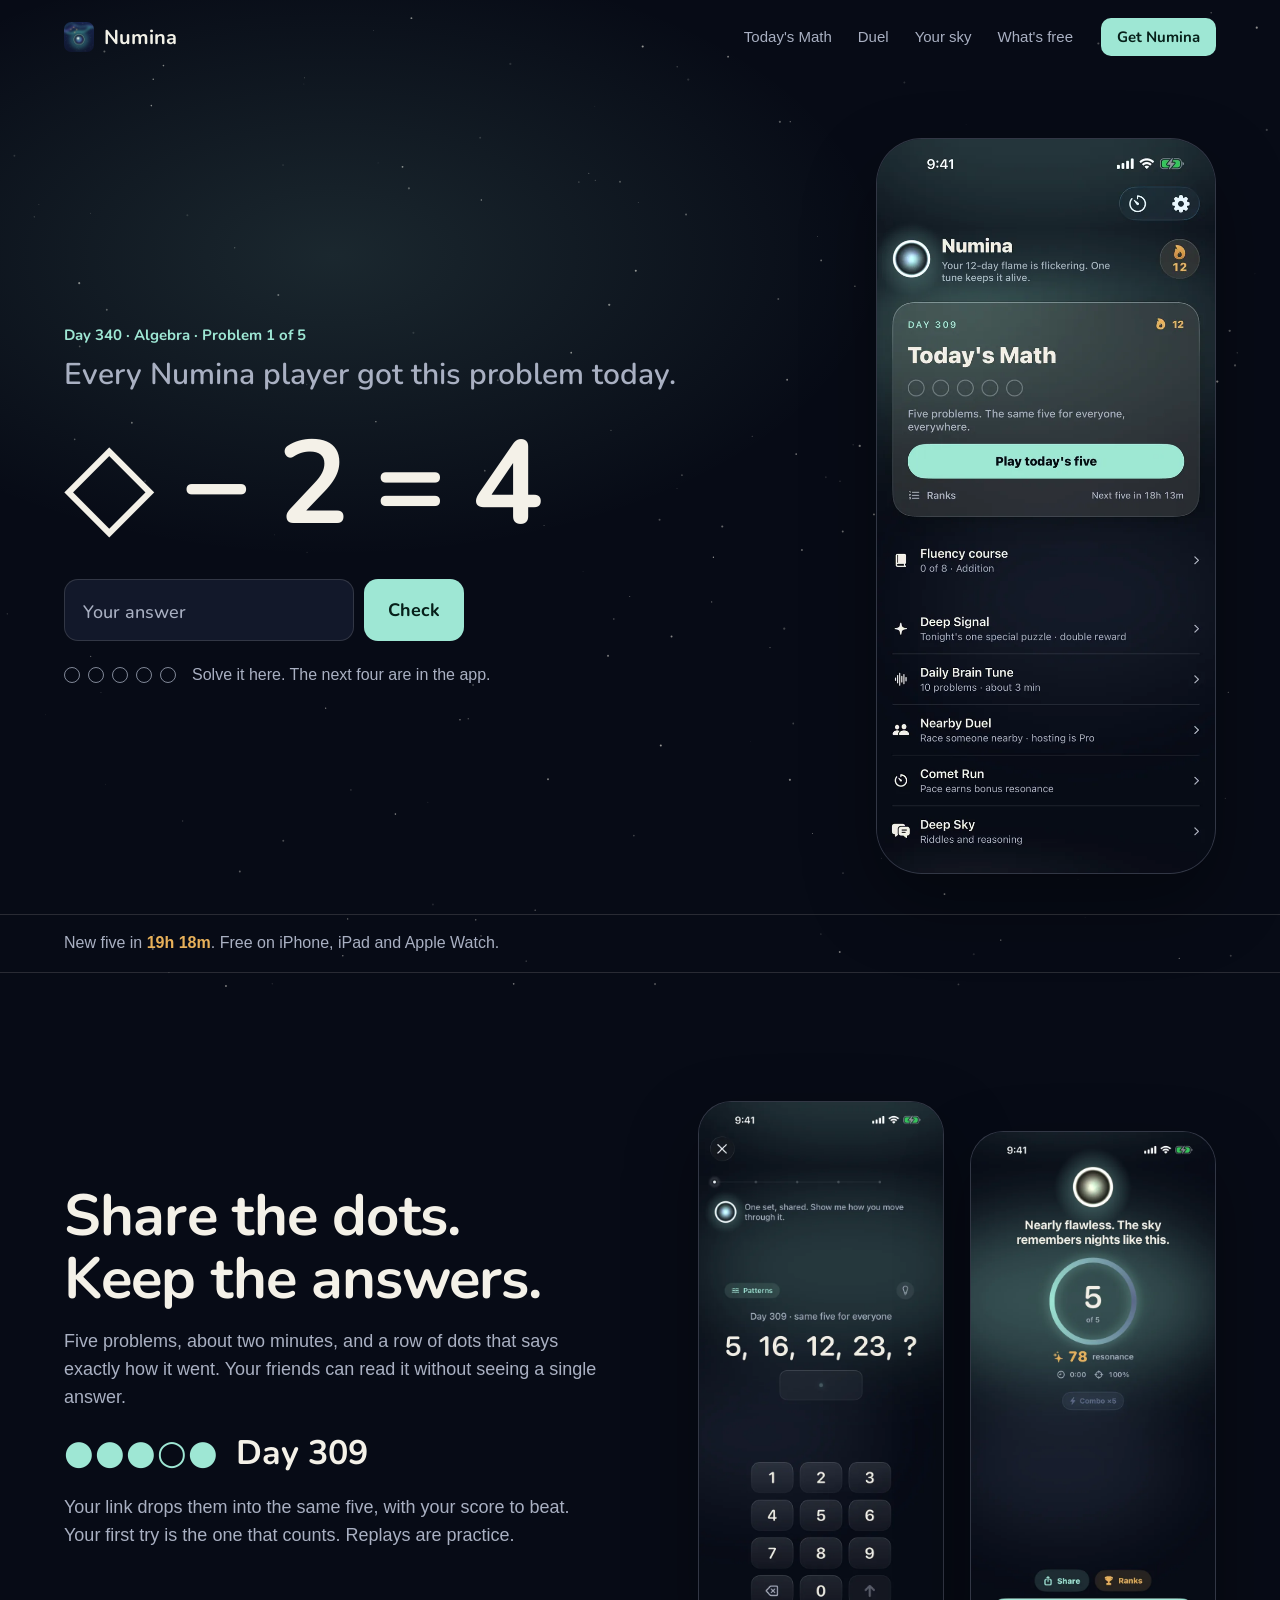
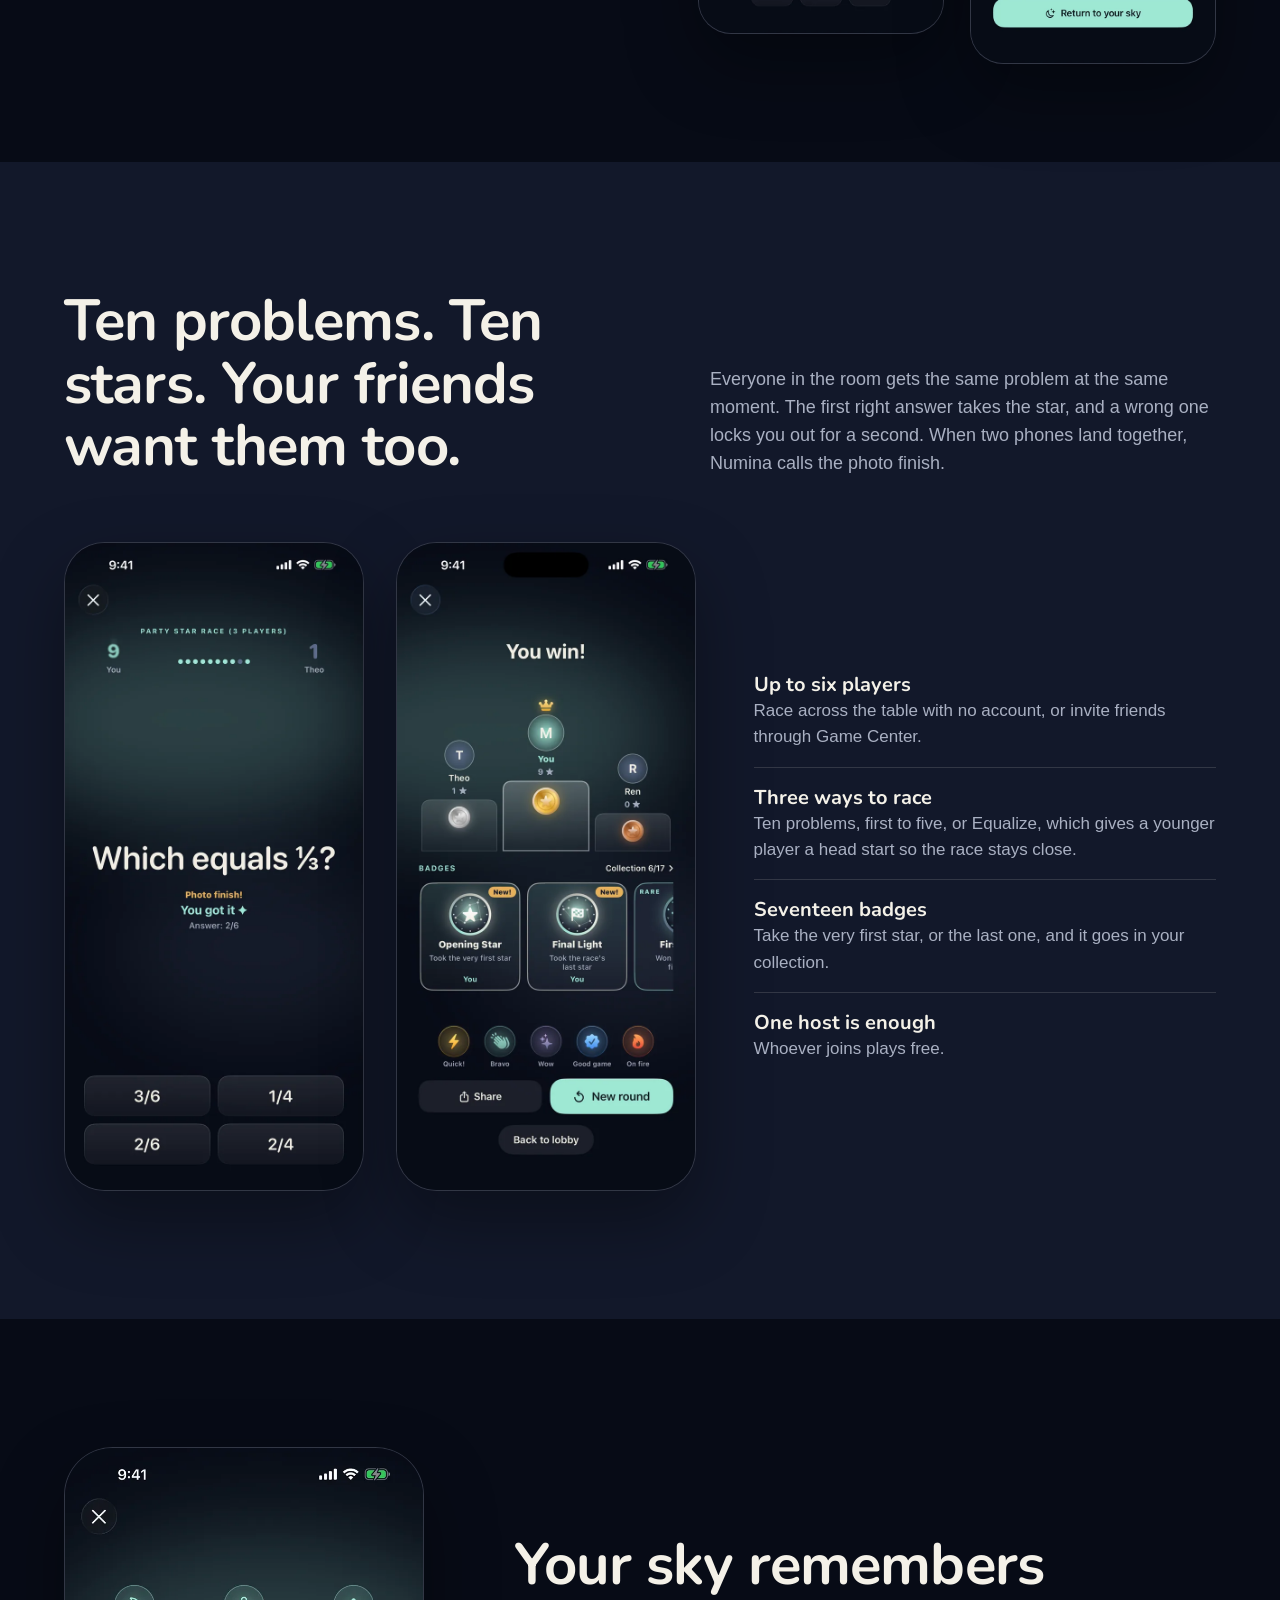
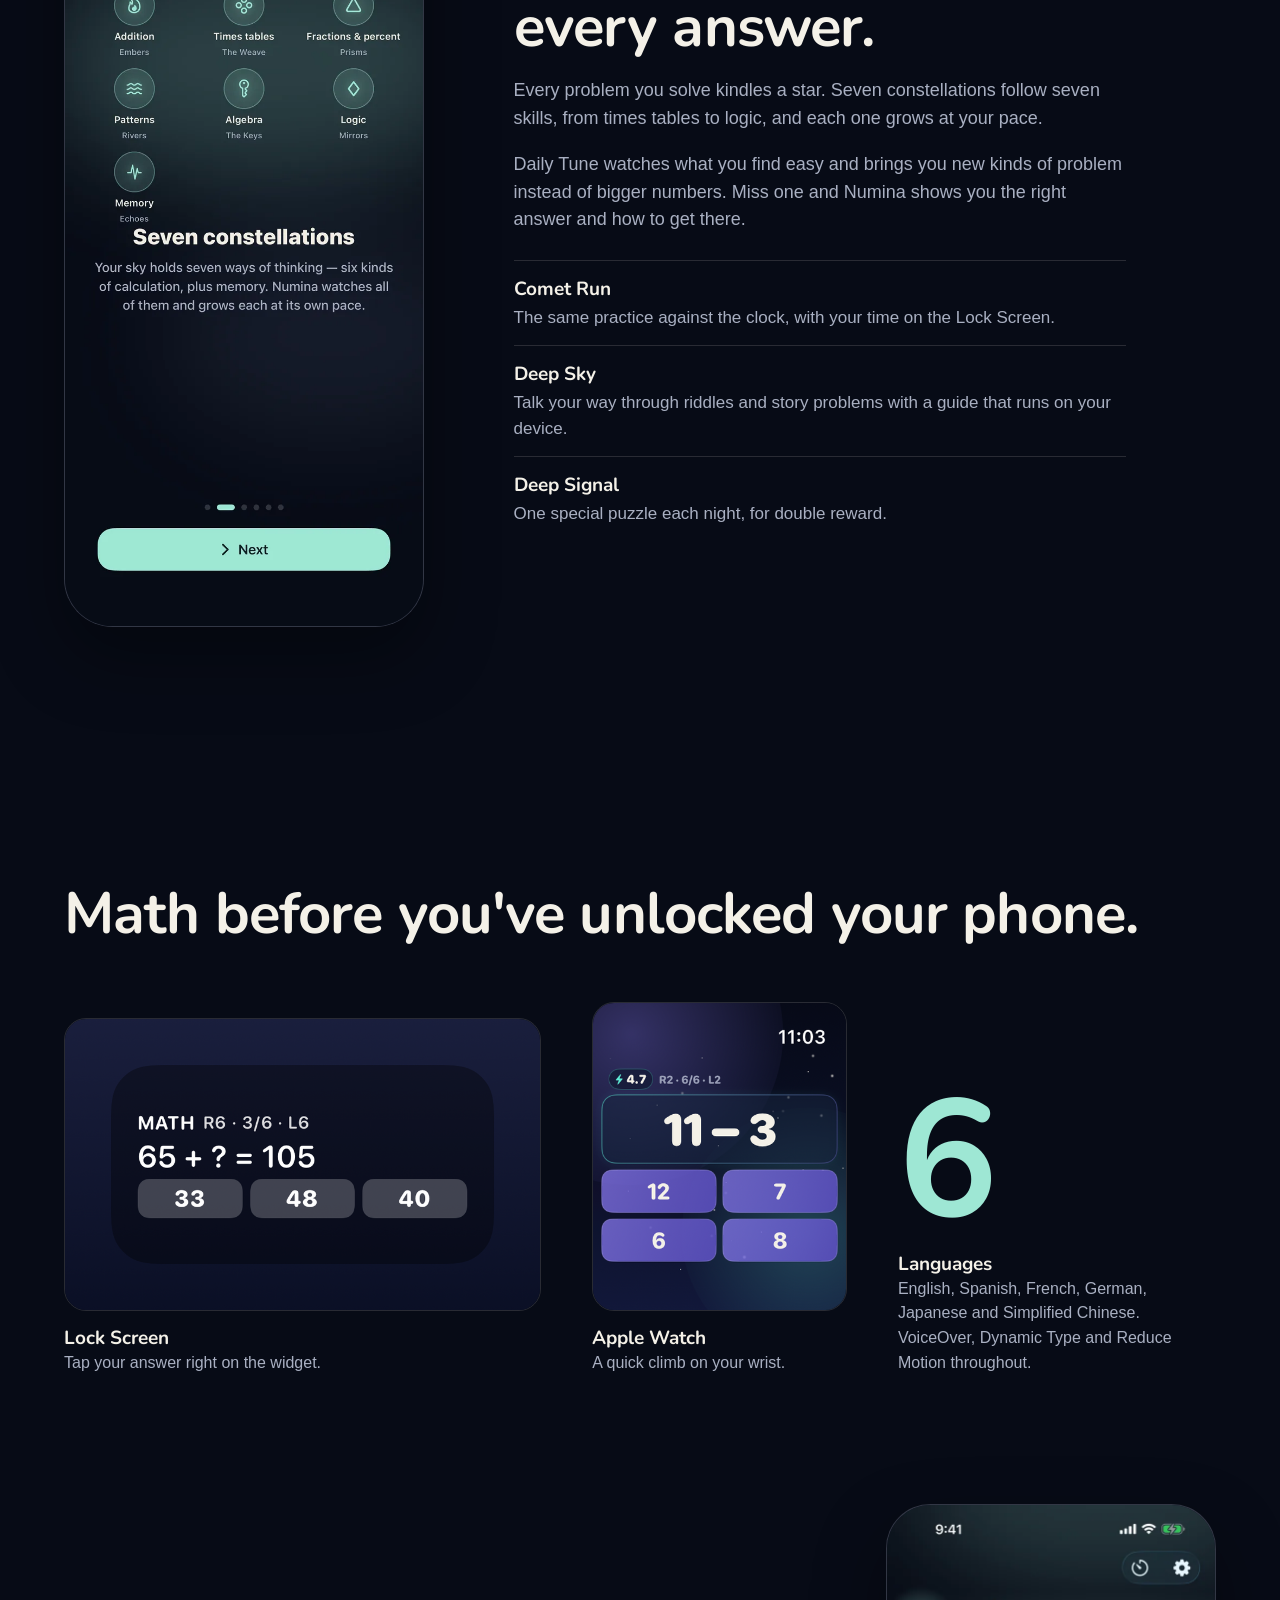
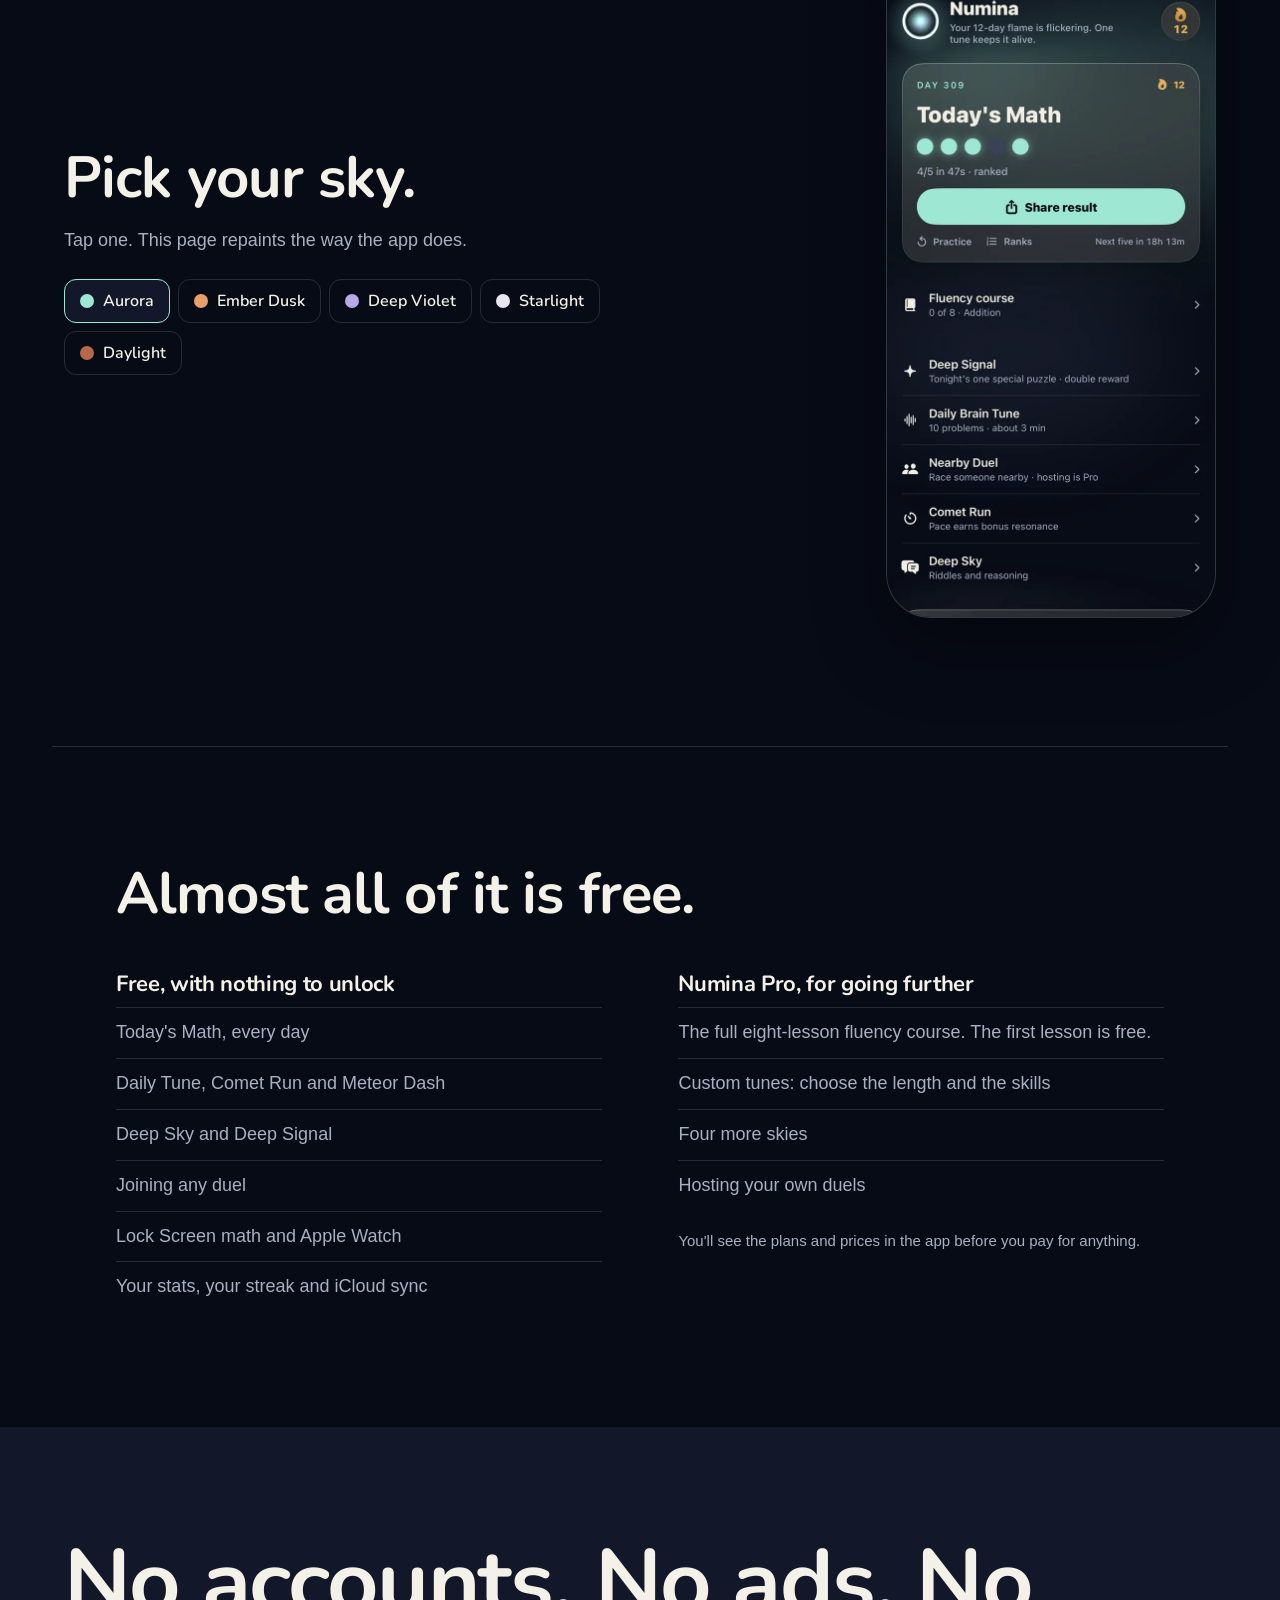
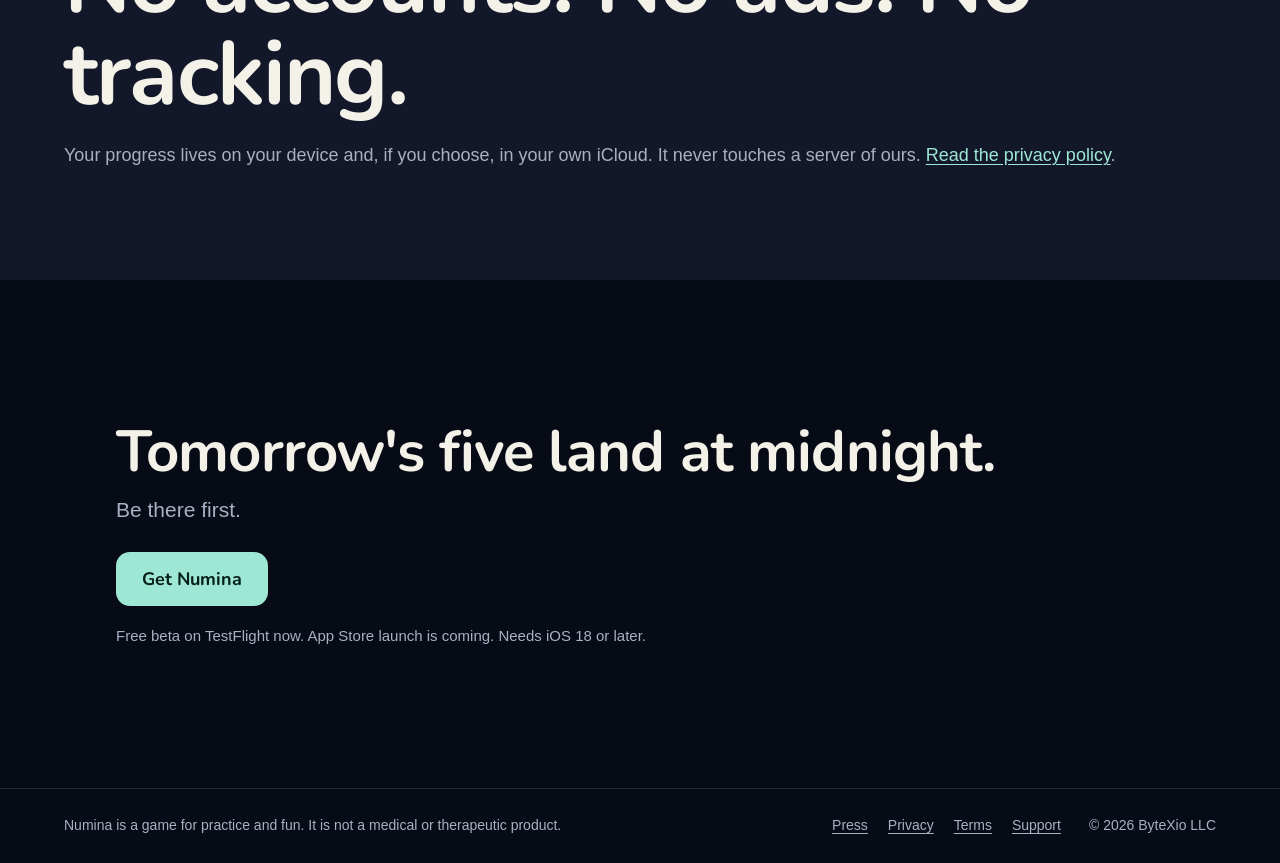
==== commit 04e127bc: "Rebuild the site around today's real problem The first screen is now today's actual first problem fr" ====
--- a/index.html
+++ b/index.html
@@ -1,430 +1,200 @@
-<!DOCTYPE html>
+<!doctype html>
 <html lang="en">
 <head>
-  <meta charset="utf-8">
-  <meta name="viewport" content="width=device-width, initial-scale=1, viewport-fit=cover">
-  <title>Numina — The Daily Mental Math Ritual & Real-time Duel</title>
-  
-  <meta name="description" content="A calm, elegant mental math ritual for iPhone, iPad, Apple Watch, and Mac. 3 problems a day, real-time peer-to-peer duels, celestial sky palettes, and zero ads or tracking.">
-  <link rel="canonical" href="https://numina.bytexio.com/">
-  
-  <!-- Open Graph / Social Media -->
-  <meta property="og:title" content="Numina — The Daily Mental Math Ritual & Real-time Duel">
-  <meta property="og:description" content="Calm arithmetic in celestial skies. Play today's math, duel nearby friends or over Game Center, and track your clarity.">
-  <meta property="og:image" content="https://numina.bytexio.com/img/iphone-01_home.png">
-  <meta property="og:url" content="https://numina.bytexio.com/">
-  <meta property="og:type" content="website">
-  <meta name="twitter:card" content="summary_large_image">
-  
-  <link rel="icon" type="image/png" href="img/icon.png">
-  <link rel="apple-touch-icon" href="img/icon.png">
-  <link rel="stylesheet" href="style.css">
+<meta charset="utf-8">
+<meta name="viewport" content="width=device-width, initial-scale=1">
+<title>Numina: the daily math puzzle</title>
+<meta name="description" content="Five math problems a day, the same five for every player. Share your dots, race your friends, and light up your own night sky. No accounts, no ads, no tracking.">
+<meta property="og:title" content="Numina: the daily math puzzle">
+<meta property="og:description" content="Five problems a day. Everyone gets the same five.">
+<meta property="og:image" content="https://numina.bytexio.com/img/og.jpg">
+<meta property="og:url" content="https://numina.bytexio.com/">
+<meta property="og:type" content="website">
+<meta name="twitter:card" content="summary_large_image">
+<meta name="theme-color" content="#070B16">
+<link rel="icon" href="/img/icon.png">
+<link rel="apple-touch-icon" href="/img/icon.png">
+<link rel="preload" href="/fonts/nunito-latin-wght-normal.woff2" as="font" type="font/woff2" crossorigin>
+<link rel="stylesheet" href="/style.css">
 </head>
-<body>
-
-  <!-- Floating Ambient Aurora Canvas -->
-  <canvas id="aurora-canvas"></canvas>
-
-  <!-- Navigation Header -->
-  <div class="nav-wrapper">
-    <nav class="nav">
-      <a href="#" class="brand">
-        <img src="img/icon.png" alt="Numina Icon" class="brand-icon">
-        <span>Numina</span>
-      </a>
-      <ul class="nav-links">
-        <li><a href="#duel">Nearby Duel</a></li>
-        <li><a href="#themes">Celestial Skies</a></li>
-        <li><a href="#ecosystem">Ecosystem</a></li>
-        <li><a href="#pricing">Complete</a></li>
+<body class="home">
+<canvas id="stars" aria-hidden="true"></canvas>
+
+<header class="bar">
+  <a class="brand" href="/"><img src="/img/icon.png" alt="" width="30" height="30"> Numina</a>
+  <nav aria-label="Main">
+    <a href="#today">Today's Math</a>
+    <a href="#duel">Duel</a>
+    <a href="#sky">Your sky</a>
+    <a href="#free">What's free</a>
+  </nav>
+  <a class="get small" data-get href="https://testflight.apple.com/join/gk9ESn7c">Get Numina</a>
+</header>
+
+<main>
+
+<!-- The first screen is the product: today's real first problem. -->
+<section class="hero">
+  <div class="hero-play">
+    <p class="meta" id="puzzle-meta">Today's first problem</p>
+    <h1>Every Numina player got this problem today.</h1>
+
+    <form id="puzzle" class="puzzle" autocomplete="off">
+      <p class="problem" id="problem" aria-live="polite">5, 16, 12, 23, ?</p>
+      <div class="answer-row" id="answer-row">
+        <label class="visually-hidden" for="answer">Your answer</label>
+        <input id="answer" name="answer" inputmode="numeric" pattern="-?[0-9]*" maxlength="8" placeholder="Your answer">
+        <button type="submit">Check</button>
+      </div>
+      <div class="choices" id="choices" hidden></div>
+    </form>
+
+    <div class="progress">
+      <span class="dots" id="dots" aria-hidden="true"><i></i><i></i><i></i><i></i><i></i></span>
+      <span id="feedback" role="status">Solve it here. The next four are in the app.</span>
+    </div>
+
+    <div class="after" id="after" hidden>
+      <a class="get" data-get href="https://testflight.apple.com/join/gk9ESn7c">Play the other four</a>
+    </div>
+  </div>
+
+  <figure class="phone hero-phone">
+    <img src="/img/app/home.webp" width="660" height="1434" alt="Numina's Home screen. Today's Math is on top, with five empty dots and a streak of twelve days." fetchpriority="high">
+  </figure>
+</section>
+
+<p class="ticker">New five in <strong id="countdown">a few hours</strong>. Free on iPhone, iPad and Apple Watch.</p>
+
+<section class="split" id="today">
+  <div class="copy">
+    <h2>Share the dots. Keep the answers.</h2>
+    <p>Five problems, about two minutes, and a row of dots that says exactly how it went. Your friends can read it without seeing a single answer.</p>
+    <p class="share-line" aria-label="Example result: four of five right on day 309"><span>●●●○●</span> Day 309</p>
+    <p>Your link drops them into the same five, with your score to beat. Your first try is the one that counts. Replays are practice.</p>
+  </div>
+  <div class="pair">
+    <figure class="phone"><img loading="lazy" src="/img/app/daily.webp" width="660" height="1434" alt="A Today's Math problem: 5, 16, 12, 23, question mark, with a number keypad."></figure>
+    <figure class="phone drop"><img loading="lazy" src="/img/app/results.webp" width="660" height="1434" alt="A results screen showing five of five, with a Share button."></figure>
+  </div>
+</section>
+
+<section class="duel" id="duel">
+  <div class="duel-head">
+    <h2>Ten problems. Ten stars. Your friends want them too.</h2>
+    <p>Everyone in the room gets the same problem at the same moment. The first right answer takes the star, and a wrong one locks you out for a second. When two phones land together, Numina calls the photo finish.</p>
+  </div>
+  <div class="duel-body">
+    <figure class="phone"><img loading="lazy" src="/img/app/race.webp" width="660" height="1434" alt="A three-player race mid-problem, showing a Photo finish message."></figure>
+    <figure class="phone"><img loading="lazy" src="/img/app/podium.webp" width="660" height="1434" alt="The results podium with gold, silver and bronze medals, and earned badges."></figure>
+    <ul class="facts-list">
+      <li><b>Up to six players</b> Race across the table with no account, or invite friends through Game Center.</li>
+      <li><b>Three ways to race</b> Ten problems, first to five, or Equalize, which gives a younger player a head start so the race stays close.</li>
+      <li><b>Seventeen badges</b> Take the very first star, or the last one, and it goes in your collection.</li>
+      <li><b>One host is enough</b> Whoever joins plays free.</li>
+    </ul>
+  </div>
+</section>
+
+<section class="split flip" id="sky">
+  <figure class="phone"><img loading="lazy" src="/img/app/constellations.webp" width="660" height="1434" alt="Seven constellations, one for each skill: addition, times tables, fractions and percent, patterns, algebra, logic and memory."></figure>
+  <div class="copy">
+    <h2>Your sky remembers every answer.</h2>
+    <p>Every problem you solve kindles a star. Seven constellations follow seven skills, from times tables to logic, and each one grows at your pace.</p>
+    <p>Daily Tune watches what you find easy and brings you new kinds of problem instead of bigger numbers. Miss one and Numina shows you the right answer and how to get there.</p>
+    <ul class="plain">
+      <li><b>Comet Run</b> The same practice against the clock, with your time on the Lock Screen.</li>
+      <li><b>Deep Sky</b> Talk your way through riddles and story problems with a guide that runs on your device.</li>
+      <li><b>Deep Signal</b> One special puzzle each night, for double reward.</li>
+    </ul>
+  </div>
+</section>
+
+<section class="everywhere">
+  <h2>Math before you've unlocked your phone.</h2>
+  <div class="spots">
+    <figure>
+      <img loading="lazy" src="/img/widget.png" width="800" height="490" alt="A Lock Screen widget asking 65 plus what equals 105, with three answers to tap.">
+      <figcaption><b>Lock Screen</b> Tap your answer right on the widget.</figcaption>
+    </figure>
+    <figure class="watch">
+      <img loading="lazy" src="/img/watch.png" width="420" height="511" alt="Apple Watch showing 11 minus 3 with four answers.">
+      <figcaption><b>Apple Watch</b> A quick climb on your wrist.</figcaption>
+    </figure>
+    <figure class="ipad-note">
+      <p class="big">6</p>
+      <figcaption><b>Languages</b> English, Spanish, French, German, Japanese and Simplified Chinese. VoiceOver, Dynamic Type and Reduce Motion throughout.</figcaption>
+    </figure>
+  </div>
+</section>
+
+<section class="skies" id="skies">
+  <div class="copy">
+    <h2>Pick your sky.</h2>
+    <p>Tap one. This page repaints the way the app does.</p>
+    <div class="sky-picker" role="group" aria-label="Choose a sky">
+      <button type="button" data-sky="aurora" aria-pressed="true"><i></i>Aurora</button>
+      <button type="button" data-sky="emberDusk" aria-pressed="false"><i></i>Ember Dusk</button>
+      <button type="button" data-sky="deepViolet" aria-pressed="false"><i></i>Deep Violet</button>
+      <button type="button" data-sky="starlightMono" aria-pressed="false"><i></i>Starlight</button>
+      <button type="button" data-sky="daylight" aria-pressed="false"><i></i>Daylight</button>
+    </div>
+  </div>
+  <figure class="phone"><img id="sky-shot" loading="lazy" src="/img/app/home-played.webp" width="660" height="1434" alt="Numina's Home screen in the Aurora sky."></figure>
+</section>
+
+<section class="free" id="free">
+  <h2>Almost all of it is free.</h2>
+  <div class="columns">
+    <div>
+      <h3>Free, with nothing to unlock</h3>
+      <ul>
+        <li>Today's Math, every day</li>
+        <li>Daily Tune, Comet Run and Meteor Dash</li>
+        <li>Deep Sky and Deep Signal</li>
+        <li>Joining any duel</li>
+        <li>Lock Screen math and Apple Watch</li>
+        <li>Your stats, your streak and iCloud sync</li>
       </ul>
-      <a href="https://apps.apple.com/app/id6811761967" class="nav-cta" target="_blank" rel="noopener">
-        <svg width="18" height="18" viewBox="0 0 24 24" fill="currentColor">
-          <path d="M18.71 19.5c-.83 1.24-1.71 2.45-3.05 2.47-1.34.03-1.77-.79-3.29-.79-1.53 0-2 .77-3.27.82-1.31.05-2.3-1.32-3.14-2.53C4.25 17 2.94 12.45 4.7 9.39c.87-1.52 2.43-2.48 4.12-2.51 1.28-.02 2.5.87 3.29.87.78 0 2.26-1.07 3.81-.91.65.03 2.47.26 3.64 1.98-.09.06-2.17 1.28-2.15 3.81.03 3.02 2.65 4.03 2.68 4.04-.03.07-.42 1.44-1.38 2.83M15.97 6.37c.61-.75 1.04-1.8 1.01-2.87-.96.04-2.14.65-2.79 1.42-.58.67-.99 1.74-.95 2.8 1.07.08 2.14-.56 2.73-1.35z"/>
-        </svg>
-        Download
-      </a>
-    </nav>
-  </div>
-
-  <main>
-    <!-- HERO SECTION -->
-    <section class="hero container">
-      <div class="hero-grid">
-        <div class="hero-content">
-          <div class="hero-badge">
-            <span class="hero-badge-dot"></span>
-            <span>Version 2.0 Now Available</span>
-          </div>
-          <h1 class="hero-title">
-            The daily math ritual for <span class="gradient-text">focused minds</span>.
-          </h1>
-          <p class="hero-subtitle">
-            Three crisp problems a day. Seamless real-time duels with nearby friends or online. Unwind in celestial aurora skies without ads, subscriptions, or noisy dopamine traps.
-          </p>
-          <div class="hero-actions">
-            <a href="https://apps.apple.com/app/id6811761967" class="btn-primary" target="_blank" rel="noopener">
-              <svg width="20" height="20" viewBox="0 0 24 24" fill="currentColor">
-                <path d="M18.71 19.5c-.83 1.24-1.71 2.45-3.05 2.47-1.34.03-1.77-.79-3.29-.79-1.53 0-2 .77-3.27.82-1.31.05-2.3-1.32-3.14-2.53C4.25 17 2.94 12.45 4.7 9.39c.87-1.52 2.43-2.48 4.12-2.51 1.28-.02 2.5.87 3.29.87.78 0 2.26-1.07 3.81-.91.65.03 2.47.26 3.64 1.98-.09.06-2.17 1.28-2.15 3.81.03 3.02 2.65 4.03 2.68 4.04-.03.07-.42 1.44-1.38 2.83M15.97 6.37c.61-.75 1.04-1.8 1.01-2.87-.96.04-2.14.65-2.79 1.42-.58.67-.99 1.74-.95 2.8 1.07.08 2.14-.56 2.73-1.35z"/>
-              </svg>
-              Get on App Store
-            </a>
-            <a href="#duel" class="btn-secondary">
-              Explore Nearby Duel
-            </a>
-          </div>
-          <div class="hero-trust">
-            <div class="trust-item">
-              <svg width="18" height="18" fill="none" stroke="currentColor" stroke-width="2" viewBox="0 0 24 24"><path stroke-linecap="round" stroke-linejoin="round" d="M12 15v2m-6 4h12a2 2 0 002-2v-6a2 2 0 00-2-2H6a2 2 0 00-2 2v6a2 2 0 002 2zm10-10V7a4 4 0 00-8 0v4h8z"/></svg>
-              <span>100% Private</span>
-            </div>
-            <div class="trust-item">
-              <svg width="18" height="18" fill="none" stroke="currentColor" stroke-width="2" viewBox="0 0 24 24"><path stroke-linecap="round" stroke-linejoin="round" d="M18.364 18.364A9 9 0 005.636 5.636m12.728 12.728A9 9 0 015.636 5.636m12.728 12.728L5.636 5.636"/></svg>
-              <span>Zero Ads & Tracking</span>
-            </div>
-            <div class="trust-item">
-              <svg width="18" height="18" fill="none" stroke="currentColor" stroke-width="2" viewBox="0 0 24 24"><path stroke-linecap="round" stroke-linejoin="round" d="M5 13l4 4L19 7"/></svg>
-              <span>Single $4.99 Unlock</span>
-            </div>
-          </div>
-        </div>
-
-        <!-- PLAYABLE HERO PUZZLE -->
-        <div class="hero-visual">
-          <div class="playable-device-wrapper">
-            <div class="playable-phone">
-              <div class="phone-screen">
-                <div class="phone-top-bar">
-                  <span>9:41</span>
-                  <div class="phone-dynamic-island"></div>
-                  <span>5G 100%</span>
-                </div>
-                
-                <div class="puzzle-header">
-                  <div class="puzzle-day-tag">Day 244 Ritual</div>
-                  <div class="puzzle-streak-pill">
-                    <svg width="14" height="14" fill="currentColor" viewBox="0 0 24 24"><path d="M12 2l3.09 6.26L22 9.27l-5 4.87 1.18 6.88L12 17.77l-6.18 3.25L7 14.14 2 9.27l6.91-1.01L12 2z"/></svg>
-                    <span>14 Day Streak</span>
-                  </div>
-                </div>
-
-                <div class="puzzle-main">
-                  <div class="target-label">TARGET VALUE</div>
-                  <div class="target-number" id="puzzle-target">42</div>
-                  <div class="target-equation" id="puzzle-eq">6 × <span class="placeholder">?</span> = 42</div>
-                  
-                  <div class="puzzle-choices" id="puzzle-choices">
-                    <!-- Populated dynamically by app.js -->
-                  </div>
-
-                  <div class="puzzle-feedback" id="puzzle-feedback">Tap the missing number</div>
-                  
-                  <div class="puzzle-dots">
-                    <span class="puzzle-dot active"></span>
-                    <span class="puzzle-dot"></span>
-                    <span class="puzzle-dot"></span>
-                  </div>
-                </div>
-
-                <div style="text-align: center; font-size: 0.75rem; color: var(--text-tertiary); padding-top: 12px;">
-                  Interactive Preview &bull; Click to solve
-                </div>
-              </div>
-            </div>
-          </div>
-        </div>
-      </div>
-    </section>
-
-    <!-- NEARBY & ONLINE DUEL SECTION -->
-    <section id="duel" class="duel-section container">
-      <div class="section-head">
-        <span class="section-badge">Head-to-Head</span>
-        <h2 class="section-title">Nearby & Online Duel. Instant mental sprints.</h2>
-        <p class="section-desc">
-          Race a friend sitting across the table with peer-to-peer Multipeer Connectivity, or challenge rivals worldwide over Game Center. Ten identical problems. One star per race.
-        </p>
-      </div>
-
-      <div class="duel-arena">
-        <canvas id="duel-beam-canvas"></canvas>
-        <div class="duel-phones-grid">
-          <div class="duel-phone-card">
-            <img src="img/duel-race.png" alt="Duel Race in Action">
-            <div class="duel-player-pill">
-              <span>Host &bull; Elena (You)</span>
-            </div>
-          </div>
-
-          <div class="duel-vs-badge">
-            <span>VS</span>
-          </div>
-
-          <div class="duel-phone-card">
-            <img src="img/duel-results.png" alt="Duel Race Results">
-            <div class="duel-player-pill">
-              <span>Challenger &bull; Marcus</span>
-            </div>
-          </div>
-        </div>
-      </div>
-
-      <div class="duel-features-grid">
-        <div class="duel-feat">
-          <span class="duel-feat-icon">⚡️</span>
-          <h3>Zero-Account Pairing</h3>
-          <p>
-            No accounts or usernames required. Play over offline Wi-Fi/Bluetooth with Apple Multipeer, or pair instantly via Game Center even when sharing an Apple ID in the household.
-          </p>
-        </div>
-        <div class="duel-feat">
-          <span class="duel-feat-icon">🎯</span>
-          <h3>Fair Photo-Finish Referee</h3>
-          <p>
-            The host device syncs race countdowns down to the millisecond. Network jitter compensation prevents ping from deciding close finishes.
-          </p>
-        </div>
-        <div class="duel-feat">
-          <span class="duel-feat-icon">🔒</span>
-          <h3>1-Second Penalty Lockout</h3>
-          <p>
-            No blind guessing. A wrong answer triggers an amber screen vibration and locks your input for 1 second, rewarding deliberate accuracy.
-          </p>
-        </div>
-      </div>
-    </section>
-
-    <!-- CELESTIAL SKY THEME MORPHER SECTION -->
-    <section id="themes" class="themes-section container">
-      <div class="section-head">
-        <span class="section-badge">Visual Serenity</span>
-        <h2 class="section-title">Celestial Skies. Five calming palettes.</h2>
-        <p class="section-desc">
-          Shift the mood of your ritual. Tap any theme below to preview how Numina transforms across dark nights, lavender twilight, and linen mornings.
-        </p>
-      </div>
-
-      <div class="theme-switcher-bar">
-        <button class="theme-pill active" data-theme-key="aurora">
-          <span class="theme-pill-dot dot-aurora"></span>
-          Aurora Sky
-        </button>
-        <button class="theme-pill" data-theme-key="ember">
-          <span class="theme-pill-dot dot-ember"></span>
-          Ember Dusk
-        </button>
-        <button class="theme-pill" data-theme-key="violet">
-          <span class="theme-pill-dot dot-violet"></span>
-          Deep Violet
-        </button>
-        <button class="theme-pill" data-theme-key="starlight">
-          <span class="theme-pill-dot dot-starlight"></span>
-          Starlight
-        </button>
-        <button class="theme-pill" data-theme-key="daylight">
-          <span class="theme-pill-dot dot-daylight"></span>
-          Daylight Linen
-        </button>
-      </div>
-
-      <div class="theme-showcase-card">
-        <div class="theme-showcase-img">
-          <img id="theme-preview-img" src="img/skies.png" alt="Celestial Themes Preview" class="theme-preview-img">
-        </div>
-        <div class="theme-showcase-content">
-          <h3 class="theme-meta-title" id="theme-name">Aurora Sky</h3>
-          <p class="theme-meta-desc" id="theme-desc">
-            A glowing teal veil over an Arctic night sky. The signature Numina aesthetic designed to soothe the eyes and hone attention.
-          </p>
-          <div class="theme-color-palette">
-            <div class="swatch" style="background: var(--bg-space);"></div>
-            <div class="swatch" style="background: var(--bg-card-solid);"></div>
-            <div class="swatch" style="background: var(--accent-primary);"></div>
-            <div class="swatch" style="background: var(--accent-secondary);"></div>
-          </div>
-        </div>
-      </div>
-    </section>
-
-    <!-- VIDEO SHOWCASE -->
-    <section class="video-section container">
-      <div class="section-head">
-        <span class="section-badge">Design in Motion</span>
-        <h2 class="section-title">Pure tactile pleasure in every solve.</h2>
-        <p class="section-desc">
-          Custom haptic snaps, fluid spring physics, and acoustic sound chimes crafted for serene daily focus.
-        </p>
-      </div>
-      <div class="video-container">
-        <video autoplay muted loop playsinline poster="img/iphone-01_home.png">
-          <source src="img/numina-preview.mp4" type="video/mp4">
-          Your browser does not support the video tag.
-        </video>
-      </div>
-    </section>
-
-    <!-- ECOSYSTEM SECTION -->
-    <section id="ecosystem" class="ecosystem-section container">
-      <div class="section-head">
-        <span class="section-badge">Every Screen</span>
-        <h2 class="section-title">Built natively for the Apple ecosystem.</h2>
-        <p class="section-desc">
-          From your wrist to your foldable iPad duo, Numina lives wherever your thoughts flow.
-        </p>
-      </div>
-
-      <div class="ecosystem-grid">
-        <div class="ecosystem-card">
-          <div>
-            <h3>Lock Screen Widgets</h3>
-            <p>Solve today's math or track your streak directly from your iPhone lock screen with iOS 17 interactive widgets.</p>
-          </div>
-          <div class="ecosystem-card-img-wrap">
-            <img src="img/widget.png" alt="Lock Screen Widget">
-          </div>
-        </div>
-
-        <div class="ecosystem-card">
-          <div>
-            <h3>Apple Watch Quick Solves</h3>
-            <p>Quick mental resets on your commute with standalone watchOS complications and Digital Crown navigation.</p>
-          </div>
-          <div class="ecosystem-card-img-wrap">
-            <img src="img/watch.png" alt="Apple Watch App">
-          </div>
-        </div>
-
-        <div class="ecosystem-card">
-          <div>
-            <h3>iPad & Foldable Duo</h3>
-            <p>Spacious multi-column layouts crafted for split view, stage manager, and folding dual-screen stances.</p>
-          </div>
-          <div class="ecosystem-card-img-wrap">
-            <img src="img/ipad-home.png" alt="iPad Pro Experience">
-          </div>
-        </div>
-      </div>
-    </section>
-
-    <!-- PRICING SECTION -->
-    <section id="pricing" class="pricing-section container">
-      <div class="pricing-card-wrap">
-        <div class="pricing-card">
-          <div class="pricing-badge">Honest Software</div>
-          <div class="pricing-header">
-            <div class="pricing-price">$4.99 <span>one-time unlock</span></div>
-            <p class="pricing-sub">No recurring subscriptions. No gems. No paywalls on your habit.</p>
-          </div>
-
-          <div class="pricing-grid">
-            <div>
-              <h4 style="font-size: 1.1rem; margin-bottom: 16px; color: var(--accent-primary);">Free Forever</h4>
-              <ul class="pricing-list">
-                <li>
-                  <svg width="20" height="20" fill="none" stroke="currentColor" stroke-width="2.5" viewBox="0 0 24 24"><path stroke-linecap="round" stroke-linejoin="round" d="M5 13l4 4L19 7"/></svg>
-                  Daily 3-problem ritual
-                </li>
-                <li>
-                  <svg width="20" height="20" fill="none" stroke="currentColor" stroke-width="2.5" viewBox="0 0 24 24"><path stroke-linecap="round" stroke-linejoin="round" d="M5 13l4 4L19 7"/></svg>
-                  Full streak & accuracy tracking
-                </li>
-                <li>
-                  <svg width="20" height="20" fill="none" stroke="currentColor" stroke-width="2.5" viewBox="0 0 24 24"><path stroke-linecap="round" stroke-linejoin="round" d="M5 13l4 4L19 7"/></svg>
-                  Join unlimited duels as a guest
-                </li>
-                <li>
-                  <svg width="20" height="20" fill="none" stroke="currentColor" stroke-width="2.5" viewBox="0 0 24 24"><path stroke-linecap="round" stroke-linejoin="round" d="M5 13l4 4L19 7"/></svg>
-                  Lock Screen & Watch apps
-                </li>
-              </ul>
-            </div>
-
-            <div>
-              <h4 style="font-size: 1.1rem; margin-bottom: 16px; color: var(--accent-primary);">Numina Complete ($4.99)</h4>
-              <ul class="pricing-list">
-                <li>
-                  <svg width="20" height="20" fill="none" stroke="currentColor" stroke-width="2.5" viewBox="0 0 24 24"><path stroke-linecap="round" stroke-linejoin="round" d="M5 13l4 4L19 7"/></svg>
-                  Host unlimited Nearby & Online Duels
-                </li>
-                <li>
-                  <svg width="20" height="20" fill="none" stroke="currentColor" stroke-width="2.5" viewBox="0 0 24 24"><path stroke-linecap="round" stroke-linejoin="round" d="M5 13l4 4L19 7"/></svg>
-                  All 5 Celestial Sky themes
-                </li>
-                <li>
-                  <svg width="20" height="20" fill="none" stroke="currentColor" stroke-width="2.5" viewBox="0 0 24 24"><path stroke-linecap="round" stroke-linejoin="round" d="M5 13l4 4L19 7"/></svg>
-                  Deep Sky training mode (speed sprints)
-                </li>
-                <li>
-                  <svg width="20" height="20" fill="none" stroke="currentColor" stroke-width="2.5" viewBox="0 0 24 24"><path stroke-linecap="round" stroke-linejoin="round" d="M5 13l4 4L19 7"/></svg>
-                  Lifetime family sharing included
-                </li>
-              </ul>
-            </div>
-          </div>
-
-          <div class="pricing-cta">
-            <a href="https://apps.apple.com/app/id6811761967" class="btn-primary" target="_blank" rel="noopener">
-              Download on the App Store
-            </a>
-            <p class="pricing-guarantee">Apple App Store verified &bull; Pay once, own forever</p>
-          </div>
-        </div>
-      </div>
-    </section>
-
-    <!-- PRIVACY FORTRESS -->
-    <section class="privacy-section container">
-      <div class="privacy-card">
-        <div class="privacy-icon">
-          <svg width="32" height="32" fill="none" stroke="currentColor" stroke-width="2" viewBox="0 0 24 24">
-            <path stroke-linecap="round" stroke-linejoin="round" d="M9 12l2 2 4-4m5.618-4.016A11.955 11.955 0 0112 2.944a11.955 11.955 0 01-8.618 3.04A12.02 12.02 0 003 9c0 5.591 3.824 10.29 9 11.622 5.176-1.332 9-6.03 9-11.622 0-1.042-.133-2.052-.382-3.016z"/>
-          </svg>
-        </div>
-        <div class="privacy-content">
-          <h3>Your mind is yours alone.</h3>
-          <p>
-            Numina has no third-party analytics, no tracking SDKs, and requires no account. Your solve history and stats stay exclusively on your device and private iCloud keychain.
-          </p>
-        </div>
-      </div>
-    </section>
-  </main>
-
-  <!-- FOOTER -->
-  <footer class="footer">
-    <div class="container footer-grid">
-      <div class="footer-brand">
-        <a href="#" class="brand">
-          <img src="img/icon.png" alt="Numina Icon" class="brand-icon">
-          <span>Numina</span>
-        </a>
-        <p>A calm mental math ritual and real-time duel crafted for iOS, iPadOS, watchOS, and macOS.</p>
-      </div>
-      <div class="footer-col">
-        <h4>Navigation</h4>
-        <ul class="footer-links">
-          <li><a href="#duel">Nearby Duel</a></li>
-          <li><a href="#themes">Celestial Skies</a></li>
-          <li><a href="#ecosystem">Apple Ecosystem</a></li>
-          <li><a href="#pricing">Numina Complete</a></li>
-        </ul>
-      </div>
-      <div class="footer-col">
-        <h4>Legal & Press</h4>
-        <ul class="footer-links">
-          <li><a href="privacy.html">Privacy Policy</a></li>
-          <li><a href="terms.html">Terms of Use</a></li>
-          <li><a href="press/">Press Kit</a></li>
-          <li><a href="mailto:support@bytexio.com">Contact Support</a></li>
-        </ul>
-      </div>
-    </div>
-    <div class="container footer-bottom">
-      <span>&copy; 2026 Bytexio. All rights reserved.</span>
-      <span>Designed with calm precision.</span>
-    </div>
-  </footer>
-
-  <script src="app.js"></script>
+    </div>
+    <div>
+      <h3>Numina Pro, for going further</h3>
+      <ul>
+        <li>The full eight-lesson fluency course. The first lesson is free.</li>
+        <li>Custom tunes: choose the length and the skills</li>
+        <li>Four more skies</li>
+        <li>Hosting your own duels</li>
+      </ul>
+      <p class="note">You'll see the plans and prices in the app before you pay for anything.</p>
+    </div>
+  </div>
+</section>
+
+<section class="promise">
+  <p>No accounts. No ads. No tracking.</p>
+  <p class="sub">Your progress lives on your device and, if you choose, in your own iCloud. It never touches a server of ours. <a href="/privacy.html">Read the privacy policy</a>.</p>
+</section>
+
+<section class="close">
+  <h2>Tomorrow's five land at midnight.</h2>
+  <p>Be there first.</p>
+  <a class="get" data-get href="https://testflight.apple.com/join/gk9ESn7c">Get Numina</a>
+  <p class="fine" data-get-note>Free beta on TestFlight now. App Store launch is coming. Needs iOS 18 or later.</p>
+</section>
+
+</main>
+
+<footer class="foot">
+  <p>Numina is a game for practice and fun. It is not a medical or therapeutic product.</p>
+  <nav aria-label="Footer">
+    <a href="/press/">Press</a>
+    <a href="/privacy.html">Privacy</a>
+    <a href="/terms.html">Terms</a>
+    <a href="mailto:support@bytexio.com">Support</a>
+  </nav>
+  <p>© 2026 ByteXio LLC</p>
+</footer>
+
+<script src="/app.js" defer></script>
 </body>
 </html>
--- a/style.css
+++ b/style.css
@@ -1,1192 +1,196 @@
-:root {
-  --font-sans: -apple-system, BlinkMacSystemFont, "SF Pro Display", "SF Pro Text", "Segoe UI", Roboto, Helvetica, Arial, sans-serif;
-  --font-mono: "SF Mono", ui-monospace, Menlo, Monaco, "Cascadia Mono", Consolas, monospace;
-  
-  /* Aurora Theme (Default) */
-  --bg-space: #070B16;
-  --bg-card: rgba(15, 23, 42, 0.65);
-  --bg-card-hover: rgba(22, 34, 60, 0.75);
-  --bg-card-solid: #0d1527;
-  --border-glass: rgba(94, 234, 212, 0.16);
-  --border-glass-subtle: rgba(255, 255, 255, 0.08);
-  --text-primary: #F8FAFC;
-  --text-secondary: #94A3B8;
-  --text-tertiary: #64748B;
-  --accent-primary: #5EEAD4;
-  --accent-secondary: #38BDF8;
-  --accent-glow: rgba(94, 234, 212, 0.28);
-  --accent-glow-subtle: rgba(94, 234, 212, 0.12);
-  --badge-bg: rgba(94, 234, 212, 0.1);
-  --badge-border: rgba(94, 234, 212, 0.3);
-  --cta-bg: linear-gradient(135deg, #5EEAD4 0%, #38BDF8 100%);
-  --cta-text: #051622;
-  --canvas-particle: rgba(94, 234, 212, 0.6);
-  --glass-blur: blur(24px);
-  --radius-sm: 8px;
-  --radius-md: 16px;
-  --radius-lg: 24px;
-  --radius-xl: 36px;
-  --radius-full: 9999px;
-  --shadow-glow: 0 0 60px -10px var(--accent-glow);
-  --shadow-card: 0 20px 40px -15px rgba(0, 0, 0, 0.6);
+/* Numina. The night sky from the app, then big numerals and real screens.
+   Colours are the app's own sky palettes (Theme.swift), so every token flips
+   with the sky picker. SF Rounded on Apple devices, Nunito everywhere else. */
+@font-face {
+  font-family: "Nunito";
+  src: url("/fonts/nunito-latin-wght-normal.woff2") format("woff2");
+  font-weight: 200 1000;
+  font-display: swap;
 }
 
-[data-theme="ember"] {
-  --bg-space: #120C0E;
-  --bg-card: rgba(36, 20, 24, 0.65);
-  --bg-card-hover: rgba(52, 28, 34, 0.75);
-  --bg-card-solid: #1d1216;
-  --border-glass: rgba(232, 160, 106, 0.2);
-  --text-primary: #FFF5EE;
-  --text-secondary: #C4A49B;
-  --text-tertiary: #876F68;
-  --accent-primary: #E8A06A;
-  --accent-secondary: #F43F5E;
-  --accent-glow: rgba(232, 160, 106, 0.32);
-  --accent-glow-subtle: rgba(232, 160, 106, 0.14);
-  --badge-bg: rgba(232, 160, 106, 0.12);
-  --badge-border: rgba(232, 160, 106, 0.35);
-  --cta-bg: linear-gradient(135deg, #E8A06A 0%, #FB7185 100%);
-  --cta-text: #1F0D05;
-  --canvas-particle: rgba(232, 160, 106, 0.7);
+:root {
+  --night: #070b16;
+  --raised: #12182a;
+  --primary: #9ee7d4;
+  --accent: #e8b15a;
+  --ink: #f4f1e8;
+  --dim: #a9b0c2;
+  --line: rgba(244, 241, 232, 0.14);
+  --on-primary: #07201a;
+  --glow: rgba(158, 231, 212, 0.13);
+  --display: ui-rounded, "SF Pro Rounded", "Nunito", system-ui, sans-serif;
+  --body: -apple-system, BlinkMacSystemFont, "Segoe UI", Roboto, "Helvetica Neue", Arial, sans-serif;
+  --gutter: clamp(20px, 5vw, 72px);
+  color-scheme: dark;
+}
+:root[data-sky="emberDusk"] { --night: #120c0e; --raised: #261722; --primary: #e8a06a; --accent: #e8b15a; --ink: #fbf3ea; --dim: #bfaea6; --on-primary: #2a1508; --glow: rgba(232, 160, 106, 0.14); }
+:root[data-sky="deepViolet"] { --night: #0c0a16; --raised: #1b1338; --primary: #b7a8e8; --accent: #e0a0c0; --dim: #aba6c4; --on-primary: #171033; --glow: rgba(183, 168, 232, 0.14); }
+:root[data-sky="starlightMono"] { --night: #0a0a0f; --raised: #17171f; --primary: #e8e6f0; --accent: #ffffff; --dim: #a6a5b4; --on-primary: #101014; --glow: rgba(232, 230, 240, 0.09); }
+:root[data-sky="daylight"] { --night: #f6f1e7; --raised: #ebe4d6; --primary: #b5694a; --accent: #8a4a32; --ink: #1c1915; --dim: #655c50; --line: rgba(28, 25, 21, 0.16); --on-primary: #fff8f0; --glow: rgba(181, 105, 74, 0.1); color-scheme: light; }
+
+*, *::before, *::after { box-sizing: border-box; }
+html { scroll-behavior: smooth; -webkit-text-size-adjust: 100%; background: var(--night); }
+body { margin: 0; overflow-x: clip; background: var(--night); color: var(--ink); font: 400 18px/1.55 var(--body); -webkit-font-smoothing: antialiased; }
+img { max-width: 100%; height: auto; display: block; }
+a { color: var(--primary); text-underline-offset: 3px; }
+h1, h2, h3 { font-family: var(--display); font-weight: 700; line-height: 1.08; margin: 0; text-wrap: balance; letter-spacing: -0.015em; }
+h2 { font-size: clamp(34px, 4.6vw, 58px); }
+p { margin: 0; }
+:focus-visible { outline: 2px solid var(--primary); outline-offset: 3px; border-radius: 4px; }
+.visually-hidden { position: absolute; width: 1px; height: 1px; overflow: hidden; clip-path: inset(50%); white-space: nowrap; }
+[hidden] { display: none !important; }
+
+#stars { position: absolute; inset: 0 0 auto; width: 100%; pointer-events: none; z-index: 0; }
+.home main, .bar, .foot { position: relative; z-index: 1; }
+.home main { overflow-x: clip; }
+
+/* Top bar */
+.bar { display: flex; align-items: center; gap: 28px; padding: 18px var(--gutter); }
+.brand { display: inline-flex; align-items: center; gap: 10px; color: var(--ink); text-decoration: none; font: 700 20px var(--display); }
+.brand img { border-radius: 7px; width: 30px; height: 30px; }
+.bar nav { display: flex; gap: 26px; margin-left: auto; }
+.bar nav a { color: var(--dim); text-decoration: none; font-size: 15px; }
+.bar nav a:hover { color: var(--ink); }
+
+.get { display: inline-block; padding: 15px 26px; border-radius: 14px; background: var(--primary); color: var(--on-primary); font: 700 18px var(--display); text-decoration: none; transition: transform 0.15s; }
+.get:hover { transform: translateY(-1px); }
+.get.small { padding: 9px 16px; font-size: 15px; border-radius: 10px; }
+
+/* Phones: real screens, one quiet edge */
+.phone { margin: 0; border-radius: 13.5% / 6.2%; overflow: hidden; border: 1px solid var(--line); background: var(--raised); box-shadow: 0 30px 70px rgba(0, 0, 0, 0.35); }
+
+/* Hero: the problem is the headline */
+.hero { display: grid; grid-template-columns: minmax(0, 1fr) minmax(240px, 340px); gap: clamp(32px, 6vw, 96px); align-items: center; padding: clamp(28px, 5vw, 72px) var(--gutter) 40px; max-width: 1320px; margin: 0 auto; }
+.hero::before { content: ""; position: absolute; left: -10%; right: -10%; top: -160px; height: 760px; background: radial-gradient(50% 55% at 30% 45%, var(--glow), transparent 72%); pointer-events: none; z-index: -1; }
+.meta { color: var(--primary); font: 700 15px var(--display); font-variant-numeric: tabular-nums; margin-bottom: 14px; }
+.hero h1 { font-size: clamp(22px, 2.5vw, 30px); font-weight: 600; color: var(--dim); letter-spacing: 0; }
+.puzzle { margin-top: clamp(18px, 3vw, 34px); }
+.problem { font: 700 clamp(52px, 9.2vw, 128px)/1.02 var(--display); letter-spacing: -0.025em; font-variant-numeric: tabular-nums; }
+.problem.long { font-size: clamp(42px, 7.2vw, 100px); }
+.answer-row { display: flex; gap: 10px; margin-top: clamp(22px, 3vw, 34px); max-width: 400px; }
+.answer-row input { flex: 1; min-width: 0; padding: 14px 18px; border-radius: 14px; border: 1px solid var(--line); background: var(--raised); color: var(--ink); font: 700 24px var(--display); font-variant-numeric: tabular-nums; }
+.answer-row input::placeholder { color: var(--dim); font-weight: 500; font-size: 18px; }
+.answer-row button, .choices button { padding: 14px 24px; border: 0; border-radius: 14px; background: var(--primary); color: var(--on-primary); font: 700 18px var(--display); cursor: pointer; }
+.choices { display: grid; grid-template-columns: repeat(2, minmax(0, 1fr)); gap: 10px; margin-top: 26px; max-width: 400px; }
+.choices button { background: var(--raised); color: var(--ink); border: 1px solid var(--line); font-size: 22px; }
+.progress { display: flex; align-items: center; flex-wrap: wrap; gap: 12px 16px; margin-top: 22px; color: var(--dim); font-size: 16px; }
+.dots { display: inline-flex; gap: 8px; }
+.dots i { width: 16px; height: 16px; border-radius: 50%; border: 1.5px solid var(--dim); opacity: 0.75; }
+.dots i.lit { background: var(--primary); border-color: var(--primary); opacity: 1; box-shadow: 0 0 16px var(--primary); }
+.after { margin-top: 22px; }
+.miss { animation: nudge 0.28s ease; }
+@keyframes nudge { 25% { transform: translateX(-5px); } 75% { transform: translateX(5px); } }
+
+.ticker { position: relative; padding: 16px var(--gutter); text-align: left; border-block: 1px solid var(--line); color: var(--dim); font-size: 16px; font-variant-numeric: tabular-nums; }
+.ticker strong { color: var(--accent); font-weight: 700; }
+
+/* Sections */
+.split, .skies { display: grid; grid-template-columns: minmax(0, 1.05fr) minmax(0, 1fr); gap: clamp(36px, 7vw, 110px); align-items: center; padding: clamp(72px, 10vw, 140px) var(--gutter); max-width: 1320px; margin: 0 auto; }
+.copy { display: grid; gap: 18px; max-width: 34em; }
+.copy > p { color: var(--dim); }
+.share-line { font: 700 clamp(24px, 3vw, 34px) var(--display); color: var(--ink) !important; font-variant-numeric: tabular-nums; }
+.share-line span { color: var(--primary); letter-spacing: 0.04em; margin-right: 8px; }
+.pair { display: grid; grid-template-columns: repeat(2, minmax(0, 1fr)); gap: clamp(14px, 2vw, 26px); }
+.pair .drop { margin-top: 12%; margin-bottom: -12%; }
+.flip { grid-template-columns: minmax(220px, 360px) minmax(0, 1fr); }
+.plain { list-style: none; margin: 8px 0 0; padding: 0; }
+.plain li { padding: 14px 0; border-top: 1px solid var(--line); color: var(--dim); font-size: 17px; }
+.plain b { display: block; color: var(--ink); font-family: var(--display); font-size: 19px; }
+
+.duel { background: var(--raised); padding: clamp(72px, 10vw, 130px) var(--gutter); }
+.duel-head { max-width: 1176px; margin: 0 auto clamp(36px, 5vw, 64px); display: grid; grid-template-columns: minmax(0, 1.15fr) minmax(0, 1fr); gap: clamp(24px, 5vw, 80px); align-items: end; }
+.duel-head p { color: var(--dim); }
+.duel-body { max-width: 1176px; margin: 0 auto; display: grid; grid-template-columns: minmax(0, 300px) minmax(0, 300px) minmax(0, 1fr); gap: clamp(16px, 2.5vw, 34px); align-items: center; }
+.facts-list { list-style: none; padding: 0 0 0 clamp(0px, 2vw, 28px); margin: 0; }
+.facts-list li { padding: 16px 0; border-top: 1px solid var(--line); color: var(--dim); font-size: 17px; }
+.facts-list li:first-child { border-top: 0; }
+.facts-list b { display: block; color: var(--ink); font: 700 20px var(--display); }
+
+.everywhere { padding: clamp(72px, 10vw, 130px) var(--gutter) 0; max-width: 1320px; margin: 0 auto; }
+.spots { display: grid; grid-template-columns: minmax(0, 1.5fr) minmax(0, 0.8fr) minmax(0, 1fr); gap: clamp(20px, 4vw, 56px); margin-top: clamp(32px, 5vw, 56px); align-items: end; }
+.spots figure { margin: 0; }
+.spots img { border-radius: 22px; border: 1px solid var(--line); }
+.spots figcaption { margin-top: 14px; color: var(--dim); font-size: 16px; }
+.spots b { display: block; color: var(--ink); font: 700 19px var(--display); }
+.big { font: 700 clamp(100px, 13vw, 180px)/0.9 var(--display); color: var(--primary); }
+
+.skies { grid-template-columns: minmax(0, 1fr) minmax(220px, 330px); }
+.sky-picker { display: flex; flex-wrap: wrap; gap: 8px; margin-top: 6px; }
+.sky-picker button { display: inline-flex; align-items: center; gap: 9px; padding: 10px 15px; border-radius: 12px; border: 1px solid var(--line); background: transparent; color: var(--ink); font: 600 16px var(--display); cursor: pointer; }
+.sky-picker button[aria-pressed="true"] { border-color: var(--primary); background: var(--raised); }
+.sky-picker i { width: 14px; height: 14px; border-radius: 50%; }
+[data-sky="aurora"] > i { background: #9ee7d4; }
+[data-sky="emberDusk"] > i { background: #e8a06a; }
+[data-sky="deepViolet"] > i { background: #b7a8e8; }
+[data-sky="starlightMono"] > i { background: #e8e6f0; }
+[data-sky="daylight"] > i { background: #b5694a; }
+
+.free { padding: clamp(64px, 9vw, 120px) var(--gutter); max-width: 1176px; margin: 0 auto; border-top: 1px solid var(--line); }
+.columns { display: grid; grid-template-columns: repeat(2, minmax(0, 1fr)); gap: clamp(28px, 6vw, 90px); margin-top: clamp(28px, 4vw, 48px); }
+.columns h3 { font-size: 22px; margin-bottom: 10px; }
+.columns ul { list-style: none; padding: 0; margin: 0; }
+.columns li { padding: 11px 0; border-top: 1px solid var(--line); color: var(--dim); }
+.note { margin-top: 18px; color: var(--dim); font-size: 15px; }
+
+.promise { padding: clamp(60px, 9vw, 110px) var(--gutter); background: var(--raised); }
+.promise p:first-child { font: 700 clamp(40px, 7vw, 92px)/1.02 var(--display); letter-spacing: -0.02em; max-width: 1176px; margin: 0 auto; }
+.promise .sub { max-width: 1176px; margin: 22px auto 0; color: var(--dim); }
+
+.close { padding: clamp(80px, 11vw, 150px) var(--gutter); max-width: 1176px; margin: 0 auto; }
+.close p { color: var(--dim); margin: 10px 0 26px; font-size: 21px; }
+.close .fine { font-size: 15px; margin: 18px 0 0; }
+
+.foot { display: flex; flex-wrap: wrap; gap: 12px 28px; align-items: center; padding: 26px var(--gutter); border-top: 1px solid var(--line); color: var(--dim); font-size: 14px; }
+.foot p:first-child { flex: 1 1 320px; }
+.foot nav { display: flex; gap: 20px; }
+.foot a { color: var(--dim); }
+
+/* Today's Math landing page */
+.challenge { max-width: 640px; margin: 0 auto; padding: clamp(40px, 8vw, 90px) var(--gutter); }
+.challenge h1 { font-size: clamp(40px, 7vw, 66px); margin-bottom: 16px; }
+.challenge .lede { color: var(--dim); margin-bottom: 26px; }
+.challenge .dots { margin: 2px 0 22px; }
+.challenge .dots i { width: 22px; height: 22px; }
+.challenge .actions { display: flex; flex-wrap: wrap; gap: 12px; align-items: center; }
+.ghost { color: var(--primary); font-weight: 600; padding: 12px 6px; }
+.challenge .small-print { color: var(--dim); font-size: 15px; margin-top: 22px; }
+
+/* Legal and press pages */
+.wrap { max-width: 860px; margin: 0 auto; padding: 0 var(--gutter); }
+.wrap > nav { display: flex; align-items: center; justify-content: space-between; padding: 18px 0; }
+.wrap > nav ul { display: flex; gap: 20px; list-style: none; margin: 0; padding: 0; }
+.wrap > nav ul a { color: var(--dim); text-decoration: none; font-size: 15px; }
+.legal, .press { padding: 24px 0 70px; }
+.legal h1, .press h1 { font-size: clamp(36px, 5vw, 52px); margin-bottom: 10px; }
+.legal h2, .press h2 { font-size: 24px; margin: 36px 0 8px; }
+.legal p, .legal li, .press p, .press li { color: var(--dim); }
+.legal p, .press p { margin: 10px 0; }
+.legal strong { color: var(--ink); }
+.eyebrow { color: var(--primary); font: 700 15px var(--display); margin-bottom: 10px; }
+.lede { font-size: 20px; }
+.wrap > footer { padding: 24px 0; border-top: 1px solid var(--line); color: var(--dim); font-size: 14px; }
+.wrap > footer .row { display: flex; flex-wrap: wrap; gap: 12px; justify-content: space-between; }
+.wrap > footer a { color: var(--dim); margin-left: 16px; }
+.lost { padding: 12vh 0; }
+
+@media (max-width: 900px) {
+  .bar nav { display: none; }
+  .bar .get { margin-left: auto; }
+  .hero { grid-template-columns: minmax(0, 1fr); }
+  .hero-phone { max-width: 270px; justify-self: center; margin-top: 18px; }
+  .split, .skies, .flip { grid-template-columns: minmax(0, 1fr); }
+  .flip .phone, .skies .phone { max-width: 280px; justify-self: center; }
+  .flip .phone { order: 2; }
+  .duel-head { grid-template-columns: minmax(0, 1fr); }
+  .duel-body { grid-template-columns: repeat(2, minmax(0, 1fr)); }
+  .facts-list { grid-column: 1 / -1; padding-left: 0; }
+  .spots { grid-template-columns: repeat(2, minmax(0, 1fr)); }
+  .spots figure:first-child, .ipad-note { grid-column: 1 / -1; }
+  .watch { max-width: 240px; grid-column: 1 / -1; }
+  .columns { grid-template-columns: minmax(0, 1fr); }
 }
 
-[data-theme="violet"] {
-  --bg-space: #0C0A16;
-  --bg-card: rgba(26, 20, 48, 0.65);
-  --bg-card-hover: rgba(38, 30, 68, 0.75);
-  --bg-card-solid: #151128;
-  --border-glass: rgba(183, 168, 232, 0.2);
-  --text-primary: #F5F3FF;
-  --text-secondary: #A79CC4;
-  --text-tertiary: #6E6588;
-  --accent-primary: #B7A8E8;
-  --accent-secondary: #818CF8;
-  --accent-glow: rgba(183, 168, 232, 0.32);
-  --accent-glow-subtle: rgba(183, 168, 232, 0.14);
-  --badge-bg: rgba(183, 168, 232, 0.12);
-  --badge-border: rgba(183, 168, 232, 0.35);
-  --cta-bg: linear-gradient(135deg, #B7A8E8 0%, #818CF8 100%);
-  --cta-text: #0E0924;
-  --canvas-particle: rgba(183, 168, 232, 0.7);
+@media (prefers-reduced-motion: reduce) {
+  html { scroll-behavior: auto; }
+  *, *::before, *::after { animation: none !important; transition: none !important; }
 }
-
-[data-theme="starlight"] {
-  --bg-space: #0A0A0F;
-  --bg-card: rgba(24, 24, 32, 0.65);
-  --bg-card-hover: rgba(36, 36, 48, 0.75);
-  --bg-card-solid: #14141c;
-  --border-glass: rgba(232, 230, 240, 0.18);
-  --text-primary: #FFFFFF;
-  --text-secondary: #A0A0B2;
-  --text-tertiary: #656575;
-  --accent-primary: #E8E6F0;
-  --accent-secondary: #CBD5E1;
-  --accent-glow: rgba(232, 230, 240, 0.28);
-  --accent-glow-subtle: rgba(232, 230, 240, 0.12);
-  --badge-bg: rgba(232, 230, 240, 0.1);
-  --badge-border: rgba(232, 230, 240, 0.3);
-  --cta-bg: linear-gradient(135deg, #FFFFFF 0%, #CBD5E1 100%);
-  --cta-text: #0A0A0F;
-  --canvas-particle: rgba(255, 255, 255, 0.7);
-}
-
-[data-theme="daylight"] {
-  --bg-space: #F6F1E7;
-  --bg-card: rgba(255, 255, 255, 0.75);
-  --bg-card-hover: rgba(255, 255, 255, 0.95);
-  --bg-card-solid: #FFFFFF;
-  --border-glass: rgba(181, 105, 74, 0.22);
-  --border-glass-subtle: rgba(0, 0, 0, 0.08);
-  --text-primary: #2C241E;
-  --text-secondary: #6B5B51;
-  --text-tertiary: #9C897E;
-  --accent-primary: #B5694A;
-  --accent-secondary: #D97706;
-  --accent-glow: rgba(181, 105, 74, 0.25);
-  --accent-glow-subtle: rgba(181, 105, 74, 0.12);
-  --badge-bg: rgba(181, 105, 74, 0.1);
-  --badge-border: rgba(181, 105, 74, 0.3);
-  --cta-bg: linear-gradient(135deg, #B5694A 0%, #D97706 100%);
-  --cta-text: #FFFFFF;
-  --canvas-particle: rgba(181, 105, 74, 0.6);
-  --shadow-card: 0 20px 40px -15px rgba(90, 60, 40, 0.15);
-}
-
-/* RESET & BASE */
-*, *::before, *::after {
-  box-sizing: border-box;
-  margin: 0;
-  padding: 0;
-}
-
-html {
-  font-family: var(--font-sans);
-  background-color: var(--bg-space);
-  color: var(--text-primary);
-  scroll-behavior: smooth;
-  -webkit-font-smoothing: antialiased;
-  -moz-osx-font-smoothing: grayscale;
-  transition: background-color 0.4s cubic-bezier(0.16, 1, 0.3, 1), color 0.4s cubic-bezier(0.16, 1, 0.3, 1);
-}
-
-body {
-  position: relative;
-  overflow-x: hidden;
-  line-height: 1.5;
-}
-
-/* BACKGROUND CANVAS (AURORA SKY) */
-#aurora-canvas {
-  position: fixed;
-  top: 0;
-  left: 0;
-  width: 100vw;
-  height: 100vh;
-  z-index: -1;
-  pointer-events: none;
-  opacity: 0.85;
-}
-
-/* LAYOUT CONTAINER */
-.container {
-  max-width: 1200px;
-  margin: 0 auto;
-  padding: 0 24px;
-}
-
-/* NAVIGATION */
-.nav-wrapper {
-  position: sticky;
-  top: 16px;
-  z-index: 100;
-  padding: 0 24px;
-  margin-bottom: 32px;
-}
-
-.nav {
-  max-width: 1100px;
-  margin: 0 auto;
-  display: flex;
-  align-items: center;
-  justify-content: space-between;
-  padding: 12px 24px;
-  background: var(--bg-card);
-  backdrop-filter: var(--glass-blur);
-  -webkit-backdrop-filter: var(--glass-blur);
-  border: 1px solid var(--border-glass-subtle);
-  border-radius: var(--radius-full);
-  box-shadow: 0 10px 30px -10px rgba(0, 0, 0, 0.5);
-  transition: all 0.3s ease;
-}
-
-.brand {
-  display: flex;
-  align-items: center;
-  gap: 12px;
-  text-decoration: none;
-  color: var(--text-primary);
-  font-weight: 700;
-  font-size: 1.25rem;
-  letter-spacing: -0.02em;
-}
-
-.brand-icon {
-  width: 36px;
-  height: 36px;
-  border-radius: 9px;
-  box-shadow: 0 4px 12px var(--accent-glow);
-  transition: transform 0.3s cubic-bezier(0.34, 1.56, 0.64, 1);
-}
-
-.brand:hover .brand-icon {
-  transform: rotate(5deg) scale(1.05);
-}
-
-.nav-links {
-  display: flex;
-  align-items: center;
-  gap: 24px;
-  list-style: none;
-}
-
-.nav-links a {
-  text-decoration: none;
-  color: var(--text-secondary);
-  font-size: 0.95rem;
-  font-weight: 500;
-  transition: color 0.2s ease;
-}
-
-.nav-links a:hover {
-  color: var(--accent-primary);
-}
-
-.nav-cta {
-  display: inline-flex;
-  align-items: center;
-  gap: 8px;
-  background: var(--cta-bg);
-  color: var(--cta-text) !important;
-  font-weight: 600;
-  padding: 8px 18px;
-  border-radius: var(--radius-full);
-  text-decoration: none;
-  box-shadow: 0 4px 16px var(--accent-glow-subtle);
-  transition: transform 0.2s cubic-bezier(0.34, 1.56, 0.64, 1), box-shadow 0.2s ease;
-}
-
-.nav-cta:hover {
-  transform: translateY(-2px) scale(1.02);
-  box-shadow: 0 6px 24px var(--accent-glow);
-}
-
-/* HERO SECTION */
-.hero {
-  padding: 60px 0 100px;
-  position: relative;
-}
-
-.hero-grid {
-  display: grid;
-  grid-template-columns: 1fr 1fr;
-  gap: 60px;
-  align-items: center;
-}
-
-.hero-badge {
-  display: inline-flex;
-  align-items: center;
-  gap: 8px;
-  padding: 6px 14px;
-  background: var(--badge-bg);
-  border: 1px solid var(--badge-border);
-  border-radius: var(--radius-full);
-  color: var(--accent-primary);
-  font-size: 0.825rem;
-  font-weight: 600;
-  text-transform: uppercase;
-  letter-spacing: 0.06em;
-  margin-bottom: 24px;
-}
-
-.hero-badge-dot {
-  width: 8px;
-  height: 8px;
-  border-radius: 50%;
-  background: var(--accent-primary);
-  box-shadow: 0 0 10px var(--accent-primary);
-  animation: pulse-glow 2s infinite ease-in-out;
-}
-
-@keyframes pulse-glow {
-  0%, 100% { opacity: 1; transform: scale(1); }
-  50% { opacity: 0.4; transform: scale(0.85); }
-}
-
-.hero-title {
-  font-size: 3.75rem;
-  font-weight: 800;
-  line-height: 1.08;
-  letter-spacing: -0.035em;
-  margin-bottom: 24px;
-}
-
-.hero-title .gradient-text {
-  background: var(--cta-bg);
-  -webkit-background-clip: text;
-  -webkit-text-fill-color: transparent;
-  display: inline-block;
-}
-
-.hero-subtitle {
-  font-size: 1.25rem;
-  line-height: 1.6;
-  color: var(--text-secondary);
-  margin-bottom: 36px;
-  max-width: 520px;
-}
-
-.hero-actions {
-  display: flex;
-  align-items: center;
-  gap: 16px;
-  flex-wrap: wrap;
-  margin-bottom: 40px;
-}
-
-.btn-primary {
-  display: inline-flex;
-  align-items: center;
-  gap: 10px;
-  background: var(--cta-bg);
-  color: var(--cta-text);
-  font-size: 1.1rem;
-  font-weight: 600;
-  padding: 16px 32px;
-  border-radius: var(--radius-full);
-  text-decoration: none;
-  box-shadow: 0 8px 28px var(--accent-glow);
-  transition: transform 0.2s cubic-bezier(0.34, 1.56, 0.64, 1), box-shadow 0.2s ease;
-}
-
-.btn-primary:hover {
-  transform: translateY(-3px) scale(1.02);
-  box-shadow: 0 12px 36px var(--accent-glow);
-}
-
-.btn-secondary {
-  display: inline-flex;
-  align-items: center;
-  gap: 10px;
-  background: var(--bg-card);
-  color: var(--text-primary);
-  font-size: 1.05rem;
-  font-weight: 600;
-  padding: 16px 28px;
-  border-radius: var(--radius-full);
-  text-decoration: none;
-  border: 1px solid var(--border-glass-subtle);
-  backdrop-filter: var(--glass-blur);
-  -webkit-backdrop-filter: var(--glass-blur);
-  transition: all 0.2s ease;
-}
-
-.btn-secondary:hover {
-  background: var(--bg-card-hover);
-  border-color: var(--border-glass);
-  transform: translateY(-2px);
-}
-
-.hero-trust {
-  display: flex;
-  align-items: center;
-  gap: 24px;
-  color: var(--text-tertiary);
-  font-size: 0.875rem;
-}
-
-.trust-item {
-  display: flex;
-  align-items: center;
-  gap: 6px;
-}
-
-.trust-item svg {
-  color: var(--accent-primary);
-}
-
-/* PLAYABLE PUZZLE SIMULATOR (HERO RIGHT) */
-.hero-visual {
-  position: relative;
-  display: flex;
-  justify-content: center;
-}
-
-.playable-device-wrapper {
-  position: relative;
-  width: 100%;
-  max-width: 380px;
-}
-
-.playable-phone {
-  background: #0d121f;
-  border-radius: 46px;
-  padding: 14px;
-  box-shadow: 0 25px 60px -15px rgba(0, 0, 0, 0.8), 0 0 0 1px rgba(255, 255, 255, 0.12), 0 0 40px var(--accent-glow-subtle);
-  position: relative;
-  transition: transform 0.3s ease, box-shadow 0.3s ease;
-}
-
-.playable-phone:hover {
-  box-shadow: 0 30px 80px -15px rgba(0, 0, 0, 0.9), 0 0 0 1px var(--border-glass), 0 0 60px var(--accent-glow);
-}
-
-.phone-screen {
-  background: radial-gradient(circle at 50% 20%, #16203a 0%, #070B16 80%);
-  border-radius: 36px;
-  padding: 24px 20px;
-  position: relative;
-  overflow: hidden;
-  min-height: 540px;
-  display: flex;
-  flex-direction: column;
-  justify-content: space-between;
-}
-
-/* Phone status bar */
-.phone-top-bar {
-  display: flex;
-  justify-content: space-between;
-  align-items: center;
-  color: var(--text-tertiary);
-  font-size: 0.8rem;
-  font-family: var(--font-mono);
-  margin-bottom: 24px;
-}
-
-.phone-dynamic-island {
-  width: 90px;
-  height: 22px;
-  background: #000;
-  border-radius: 20px;
-  margin: 0 auto;
-}
-
-.puzzle-header {
-  text-align: center;
-  margin-bottom: 20px;
-}
-
-.puzzle-day-tag {
-  font-size: 0.75rem;
-  font-weight: 700;
-  text-transform: uppercase;
-  letter-spacing: 0.1em;
-  color: var(--accent-primary);
-  margin-bottom: 6px;
-}
-
-.puzzle-streak-pill {
-  display: inline-flex;
-  align-items: center;
-  gap: 4px;
-  font-size: 0.8rem;
-  color: #FBBF24;
-  background: rgba(251, 191, 36, 0.12);
-  padding: 2px 10px;
-  border-radius: var(--radius-full);
-}
-
-.puzzle-main {
-  text-align: center;
-  padding: 20px 0;
-  position: relative;
-}
-
-.target-number {
-  font-size: 3.5rem;
-  font-weight: 800;
-  letter-spacing: -0.04em;
-  color: #FFFFFF;
-  line-height: 1;
-  margin-bottom: 8px;
-  text-shadow: 0 0 30px var(--accent-glow);
-}
-
-.target-label {
-  font-size: 0.85rem;
-  color: var(--text-secondary);
-}
-
-.target-equation {
-  font-family: var(--font-mono);
-  font-size: 1.35rem;
-  margin: 16px 0;
-  min-height: 36px;
-  color: var(--accent-primary);
-  letter-spacing: 0.05em;
-  display: flex;
-  align-items: center;
-  justify-content: center;
-  gap: 8px;
-}
-
-.target-equation .placeholder {
-  display: inline-block;
-  width: 32px;
-  height: 32px;
-  border-radius: 8px;
-  background: rgba(255, 255, 255, 0.06);
-  border: 1px dashed var(--accent-primary);
-  line-height: 32px;
-  text-align: center;
-}
-
-.puzzle-choices {
-  display: grid;
-  grid-template-columns: repeat(3, 1fr);
-  gap: 10px;
-  margin-top: 15px;
-}
-
-.choice-btn {
-  background: rgba(255, 255, 255, 0.07);
-  border: 1px solid rgba(255, 255, 255, 0.12);
-  color: #FFFFFF;
-  font-size: 1.3rem;
-  font-weight: 700;
-  border-radius: 14px;
-  padding: 14px 0;
-  cursor: pointer;
-  transition: all 0.15s cubic-bezier(0.34, 1.56, 0.64, 1);
-  font-family: var(--font-mono);
-}
-
-.choice-btn:hover {
-  background: rgba(94, 234, 212, 0.2);
-  border-color: var(--accent-primary);
-  transform: translateY(-2px);
-  box-shadow: 0 6px 16px var(--accent-glow-subtle);
-}
-
-.choice-btn:active {
-  transform: scale(0.95);
-}
-
-.puzzle-feedback {
-  min-height: 24px;
-  text-align: center;
-  font-size: 0.85rem;
-  font-weight: 600;
-  margin-top: 14px;
-  transition: all 0.2s ease;
-}
-
-.puzzle-feedback.success {
-  color: #34D399;
-}
-
-.puzzle-feedback.shake {
-  color: #F87171;
-  animation: shake 0.4s ease-in-out;
-}
-
-@keyframes shake {
-  0%, 100% { transform: translateX(0); }
-  20%, 60% { transform: translateX(-6px); }
-  40%, 80% { transform: translateX(6px); }
-}
-
-.puzzle-dots {
-  display: flex;
-  justify-content: center;
-  gap: 8px;
-  margin-top: 16px;
-}
-
-.puzzle-dot {
-  width: 10px;
-  height: 10px;
-  border-radius: 50%;
-  background: rgba(255, 255, 255, 0.15);
-  transition: all 0.3s ease;
-}
-
-.puzzle-dot.active {
-  background: var(--accent-primary);
-  box-shadow: 0 0 10px var(--accent-primary);
-  transform: scale(1.2);
-}
-
-.puzzle-dot.completed {
-  background: #34D399;
-  box-shadow: 0 0 8px #34D399;
-}
-
-/* CELESTIAL THEME MORPHER SECTION */
-.themes-section {
-  padding: 100px 0;
-  position: relative;
-}
-
-.section-head {
-  text-align: center;
-  max-width: 680px;
-  margin: 0 auto 50px;
-}
-
-.section-badge {
-  display: inline-block;
-  padding: 5px 14px;
-  background: var(--badge-bg);
-  border: 1px solid var(--badge-border);
-  color: var(--accent-primary);
-  border-radius: var(--radius-full);
-  font-size: 0.8rem;
-  font-weight: 700;
-  text-transform: uppercase;
-  letter-spacing: 0.08em;
-  margin-bottom: 16px;
-}
-
-.section-title {
-  font-size: 2.75rem;
-  font-weight: 800;
-  letter-spacing: -0.03em;
-  margin-bottom: 16px;
-  line-height: 1.15;
-}
-
-.section-desc {
-  font-size: 1.15rem;
-  color: var(--text-secondary);
-  line-height: 1.6;
-}
-
-.theme-switcher-bar {
-  display: flex;
-  justify-content: center;
-  gap: 12px;
-  flex-wrap: wrap;
-  margin-bottom: 40px;
-}
-
-.theme-pill {
-  display: flex;
-  align-items: center;
-  gap: 10px;
-  padding: 10px 20px;
-  background: var(--bg-card);
-  border: 1px solid var(--border-glass-subtle);
-  border-radius: var(--radius-full);
-  color: var(--text-primary);
-  font-size: 0.95rem;
-  font-weight: 600;
-  cursor: pointer;
-  transition: all 0.25s ease;
-}
-
-.theme-pill:hover {
-  border-color: var(--border-glass);
-  background: var(--bg-card-hover);
-  transform: translateY(-2px);
-}
-
-.theme-pill.active {
-  border-color: var(--accent-primary);
-  box-shadow: 0 0 20px var(--accent-glow);
-  background: var(--bg-card-hover);
-}
-
-.theme-pill-dot {
-  width: 14px;
-  height: 14px;
-  border-radius: 50%;
-  border: 2px solid rgba(255, 255, 255, 0.4);
-}
-
-.dot-aurora { background: #5EEAD4; }
-.dot-ember { background: #E8A06A; }
-.dot-violet { background: #B7A8E8; }
-.dot-starlight { background: #E8E6F0; }
-.dot-daylight { background: #B5694A; }
-
-.theme-showcase-card {
-  max-width: 900px;
-  margin: 0 auto;
-  background: var(--bg-card);
-  border: 1px solid var(--border-glass);
-  border-radius: var(--radius-xl);
-  padding: 48px;
-  backdrop-filter: var(--glass-blur);
-  -webkit-backdrop-filter: var(--glass-blur);
-  box-shadow: var(--shadow-card);
-  display: grid;
-  grid-template-columns: 1fr 1fr;
-  gap: 40px;
-  align-items: center;
-}
-
-.theme-preview-img {
-  width: 100%;
-  border-radius: var(--radius-md);
-  box-shadow: 0 15px 35px rgba(0, 0, 0, 0.4);
-  transition: transform 0.4s ease;
-}
-
-.theme-showcase-card:hover .theme-preview-img {
-  transform: scale(1.02);
-}
-
-.theme-meta-title {
-  font-size: 1.85rem;
-  font-weight: 700;
-  margin-bottom: 12px;
-}
-
-.theme-meta-desc {
-  color: var(--text-secondary);
-  font-size: 1.05rem;
-  line-height: 1.6;
-  margin-bottom: 24px;
-}
-
-.theme-color-palette {
-  display: flex;
-  gap: 12px;
-}
-
-.swatch {
-  width: 38px;
-  height: 38px;
-  border-radius: 10px;
-  box-shadow: 0 4px 10px rgba(0,0,0,0.3);
-  border: 1px solid rgba(255, 255, 255, 0.1);
-}
-
-/* NEARBY & ONLINE DUEL SECTION */
-.duel-section {
-  padding: 100px 0;
-  position: relative;
-  overflow: hidden;
-}
-
-.duel-arena {
-  position: relative;
-  max-width: 1000px;
-  margin: 60px auto 0;
-  padding: 40px 20px;
-}
-
-#duel-beam-canvas {
-  position: absolute;
-  top: 0;
-  left: 0;
-  width: 100%;
-  height: 100%;
-  z-index: 1;
-  pointer-events: none;
-}
-
-.duel-phones-grid {
-  display: grid;
-  grid-template-columns: 1fr auto 1fr;
-  align-items: center;
-  gap: 40px;
-  position: relative;
-  z-index: 2;
-}
-
-.duel-phone-card {
-  background: var(--bg-card);
-  border: 1px solid var(--border-glass-subtle);
-  border-radius: var(--radius-lg);
-  padding: 24px;
-  backdrop-filter: var(--glass-blur);
-  -webkit-backdrop-filter: var(--glass-blur);
-  text-align: center;
-  box-shadow: var(--shadow-card);
-  transition: transform 0.3s ease, border-color 0.3s ease;
-}
-
-.duel-phone-card:hover {
-  transform: translateY(-4px);
-  border-color: var(--accent-primary);
-}
-
-.duel-phone-card img {
-  width: 100%;
-  max-width: 260px;
-  border-radius: 20px;
-  margin-bottom: 16px;
-  box-shadow: 0 10px 30px rgba(0, 0, 0, 0.4);
-}
-
-.duel-player-pill {
-  display: inline-flex;
-  align-items: center;
-  gap: 8px;
-  padding: 6px 14px;
-  background: rgba(255, 255, 255, 0.08);
-  border-radius: var(--radius-full);
-  font-weight: 600;
-  font-size: 0.9rem;
-}
-
-.duel-vs-badge {
-  display: flex;
-  flex-direction: column;
-  align-items: center;
-  justify-content: center;
-  width: 80px;
-  height: 80px;
-  background: var(--bg-card-solid);
-  border: 2px solid var(--accent-primary);
-  border-radius: 50%;
-  box-shadow: 0 0 30px var(--accent-glow);
-  font-weight: 900;
-  font-size: 1.35rem;
-  color: var(--accent-primary);
-  z-index: 5;
-  animation: pulse-vs 3s infinite ease-in-out;
-}
-
-@keyframes pulse-vs {
-  0%, 100% { transform: scale(1); box-shadow: 0 0 25px var(--accent-glow); }
-  50% { transform: scale(1.08); box-shadow: 0 0 45px var(--accent-glow); }
-}
-
-.duel-features-grid {
-  display: grid;
-  grid-template-columns: repeat(3, 1fr);
-  gap: 24px;
-  margin-top: 60px;
-}
-
-.duel-feat {
-  background: var(--bg-card);
-  border: 1px solid var(--border-glass-subtle);
-  border-radius: var(--radius-lg);
-  padding: 28px;
-  backdrop-filter: var(--glass-blur);
-  -webkit-backdrop-filter: var(--glass-blur);
-}
-
-.duel-feat-icon {
-  font-size: 2rem;
-  margin-bottom: 16px;
-  display: inline-block;
-}
-
-.duel-feat h3 {
-  font-size: 1.25rem;
-  margin-bottom: 8px;
-  font-weight: 700;
-}
-
-.duel-feat p {
-  color: var(--text-secondary);
-  font-size: 0.95rem;
-  line-height: 1.5;
-}
-
-/* ECOSYSTEM SUITE: LOCK SCREEN, APPLE WATCH, IPAD */
-.ecosystem-section {
-  padding: 100px 0;
-}
-
-.ecosystem-grid {
-  display: grid;
-  grid-template-columns: repeat(3, 1fr);
-  gap: 30px;
-  margin-top: 50px;
-}
-
-.ecosystem-card {
-  background: var(--bg-card);
-  border: 1px solid var(--border-glass-subtle);
-  border-radius: var(--radius-xl);
-  padding: 32px;
-  display: flex;
-  flex-direction: column;
-  justify-content: space-between;
-  backdrop-filter: var(--glass-blur);
-  -webkit-backdrop-filter: var(--glass-blur);
-  box-shadow: var(--shadow-card);
-  transition: transform 0.3s ease, border-color 0.3s ease;
-}
-
-.ecosystem-card:hover {
-  transform: translateY(-6px);
-  border-color: var(--accent-primary);
-}
-
-.ecosystem-card-img-wrap {
-  margin: 20px 0;
-  display: flex;
-  justify-content: center;
-  align-items: center;
-  min-height: 220px;
-}
-
-.ecosystem-card img {
-  max-width: 100%;
-  max-height: 220px;
-  object-fit: contain;
-  transition: transform 0.4s ease;
-}
-
-.ecosystem-card:hover img {
-  transform: scale(1.05);
-}
-
-.ecosystem-card h3 {
-  font-size: 1.35rem;
-  font-weight: 700;
-  margin-bottom: 8px;
-}
-
-.ecosystem-card p {
-  color: var(--text-secondary);
-  font-size: 0.95rem;
-  line-height: 1.5;
-}
-
-/* VIDEO PREVIEW SHOWCASE */
-.video-section {
-  padding: 80px 0;
-  text-align: center;
-}
-
-.video-container {
-  max-width: 900px;
-  margin: 40px auto 0;
-  border-radius: var(--radius-xl);
-  overflow: hidden;
-  border: 1px solid var(--border-glass);
-  box-shadow: 0 25px 60px -15px rgba(0, 0, 0, 0.8), 0 0 50px var(--accent-glow-subtle);
-  position: relative;
-  background: #000;
-}
-
-.video-container video {
-  width: 100%;
-  height: auto;
-  display: block;
-}
-
-/* PRICING & PHILOSOPHY: ZERO BS */
-.pricing-section {
-  padding: 100px 0;
-}
-
-.pricing-card-wrap {
-  max-width: 800px;
-  margin: 50px auto 0;
-}
-
-.pricing-card {
-  background: linear-gradient(145deg, var(--bg-card), rgba(15, 23, 42, 0.85));
-  border: 1px solid var(--border-glass);
-  border-radius: var(--radius-xl);
-  padding: 50px;
-  position: relative;
-  backdrop-filter: var(--glass-blur);
-  -webkit-backdrop-filter: var(--glass-blur);
-  box-shadow: var(--shadow-card), 0 0 50px var(--accent-glow-subtle);
-}
-
-.pricing-badge {
-  position: absolute;
-  top: -16px;
-  left: 50%;
-  transform: translateX(-50%);
-  background: var(--cta-bg);
-  color: var(--cta-text);
-  font-weight: 800;
-  font-size: 0.8rem;
-  text-transform: uppercase;
-  letter-spacing: 0.08em;
-  padding: 6px 18px;
-  border-radius: var(--radius-full);
-  box-shadow: 0 4px 15px var(--accent-glow);
-}
-
-.pricing-header {
-  text-align: center;
-  margin-bottom: 36px;
-}
-
-.pricing-price {
-  font-size: 3.5rem;
-  font-weight: 900;
-  letter-spacing: -0.04em;
-  color: #FFFFFF;
-  margin-bottom: 8px;
-}
-
-.pricing-price span {
-  font-size: 1.15rem;
-  font-weight: 500;
-  color: var(--text-secondary);
-}
-
-.pricing-sub {
-  color: var(--text-secondary);
-  font-size: 1.1rem;
-}
-
-.pricing-grid {
-  display: grid;
-  grid-template-columns: 1fr 1fr;
-  gap: 32px;
-  margin-bottom: 40px;
-}
-
-.pricing-list {
-  list-style: none;
-}
-
-.pricing-list li {
-  display: flex;
-  align-items: center;
-  gap: 12px;
-  font-size: 1rem;
-  margin-bottom: 14px;
-  color: var(--text-primary);
-}
-
-.pricing-list svg {
-  flex-shrink: 0;
-  color: #34D399;
-}
-
-.pricing-cta {
-  text-align: center;
-}
-
-.pricing-guarantee {
-  margin-top: 16px;
-  color: var(--text-tertiary);
-  font-size: 0.85rem;
-}
-
-/* PRIVACY FORTRESS BANNER */
-.privacy-section {
-  padding: 60px 0;
-  margin-bottom: 60px;
-}
-
-.privacy-card {
-  max-width: 900px;
-  margin: 0 auto;
-  background: var(--bg-card);
-  border: 1px solid var(--border-glass-subtle);
-  border-radius: var(--radius-xl);
-  padding: 40px;
-  display: flex;
-  align-items: center;
-  gap: 32px;
-  backdrop-filter: var(--glass-blur);
-  -webkit-backdrop-filter: var(--glass-blur);
-}
-
-.privacy-icon {
-  width: 64px;
-  height: 64px;
-  background: rgba(94, 234, 212, 0.1);
-  border-radius: 20px;
-  display: flex;
-  align-items: center;
-  justify-content: center;
-  flex-shrink: 0;
-  color: var(--accent-primary);
-}
-
-.privacy-content h3 {
-  font-size: 1.35rem;
-  font-weight: 700;
-  margin-bottom: 8px;
-}
-
-.privacy-content p {
-  color: var(--text-secondary);
-  font-size: 0.95rem;
-  line-height: 1.6;
-}
-
-/* FOOTER */
-.footer {
-  border-top: 1px solid var(--border-glass-subtle);
-  padding: 60px 0 40px;
-  background: rgba(0, 0, 0, 0.3);
-}
-
-.footer-grid {
-  display: grid;
-  grid-template-columns: 2fr 1fr 1fr;
-  gap: 40px;
-  margin-bottom: 40px;
-}
-
-.footer-brand p {
-  color: var(--text-secondary);
-  font-size: 0.95rem;
-  margin-top: 12px;
-  max-width: 320px;
-}
-
-.footer-col h4 {
-  font-size: 0.95rem;
-  font-weight: 700;
-  letter-spacing: 0.05em;
-  text-transform: uppercase;
-  margin-bottom: 16px;
-  color: var(--text-primary);
-}
-
-.footer-links {
-  list-style: none;
-}
-
-.footer-links li {
-  margin-bottom: 10px;
-}
-
-.footer-links a {
-  color: var(--text-secondary);
-  text-decoration: none;
-  font-size: 0.9rem;
-  transition: color 0.2s ease;
-}
-
-.footer-links a:hover {
-  color: var(--accent-primary);
-}
-
-.footer-bottom {
-  border-top: 1px solid var(--border-glass-subtle);
-  padding-top: 24px;
-  display: flex;
-  justify-content: space-between;
-  align-items: center;
-  font-size: 0.85rem;
-  color: var(--text-tertiary);
-}
-
-/* RESPONSIVE BREAKPOINTS */
-@media (max-width: 992px) {
-  .hero-grid {
-    grid-template-columns: 1fr;
-    text-align: center;
-    gap: 50px;
-  }
-  .hero-subtitle {
-    margin-left: auto;
-    margin-right: auto;
-  }
-  .hero-actions {
-    justify-content: center;
-  }
-  .hero-trust {
-    justify-content: center;
-  }
-  .theme-showcase-card {
-    grid-template-columns: 1fr;
-    padding: 32px;
-  }
-  .duel-phones-grid {
-    grid-template-columns: 1fr;
-    gap: 30px;
-  }
-  .duel-vs-badge {
-    margin: 0 auto;
-  }
-  .duel-features-grid,
-  .ecosystem-grid {
-    grid-template-columns: 1fr;
-  }
-  .pricing-grid {
-    grid-template-columns: 1fr;
-  }
-  .privacy-card {
-    flex-direction: column;
-    text-align: center;
-  }
-  .footer-grid {
-    grid-template-columns: 1fr;
-  }
-}
-
-@media (max-width: 640px) {
-  .hero-title {
-    font-size: 2.75rem;
-  }
-  .nav-links {
-    display: none;
-  }
-  .pricing-card {
-    padding: 32px 20px;
-  }
-}
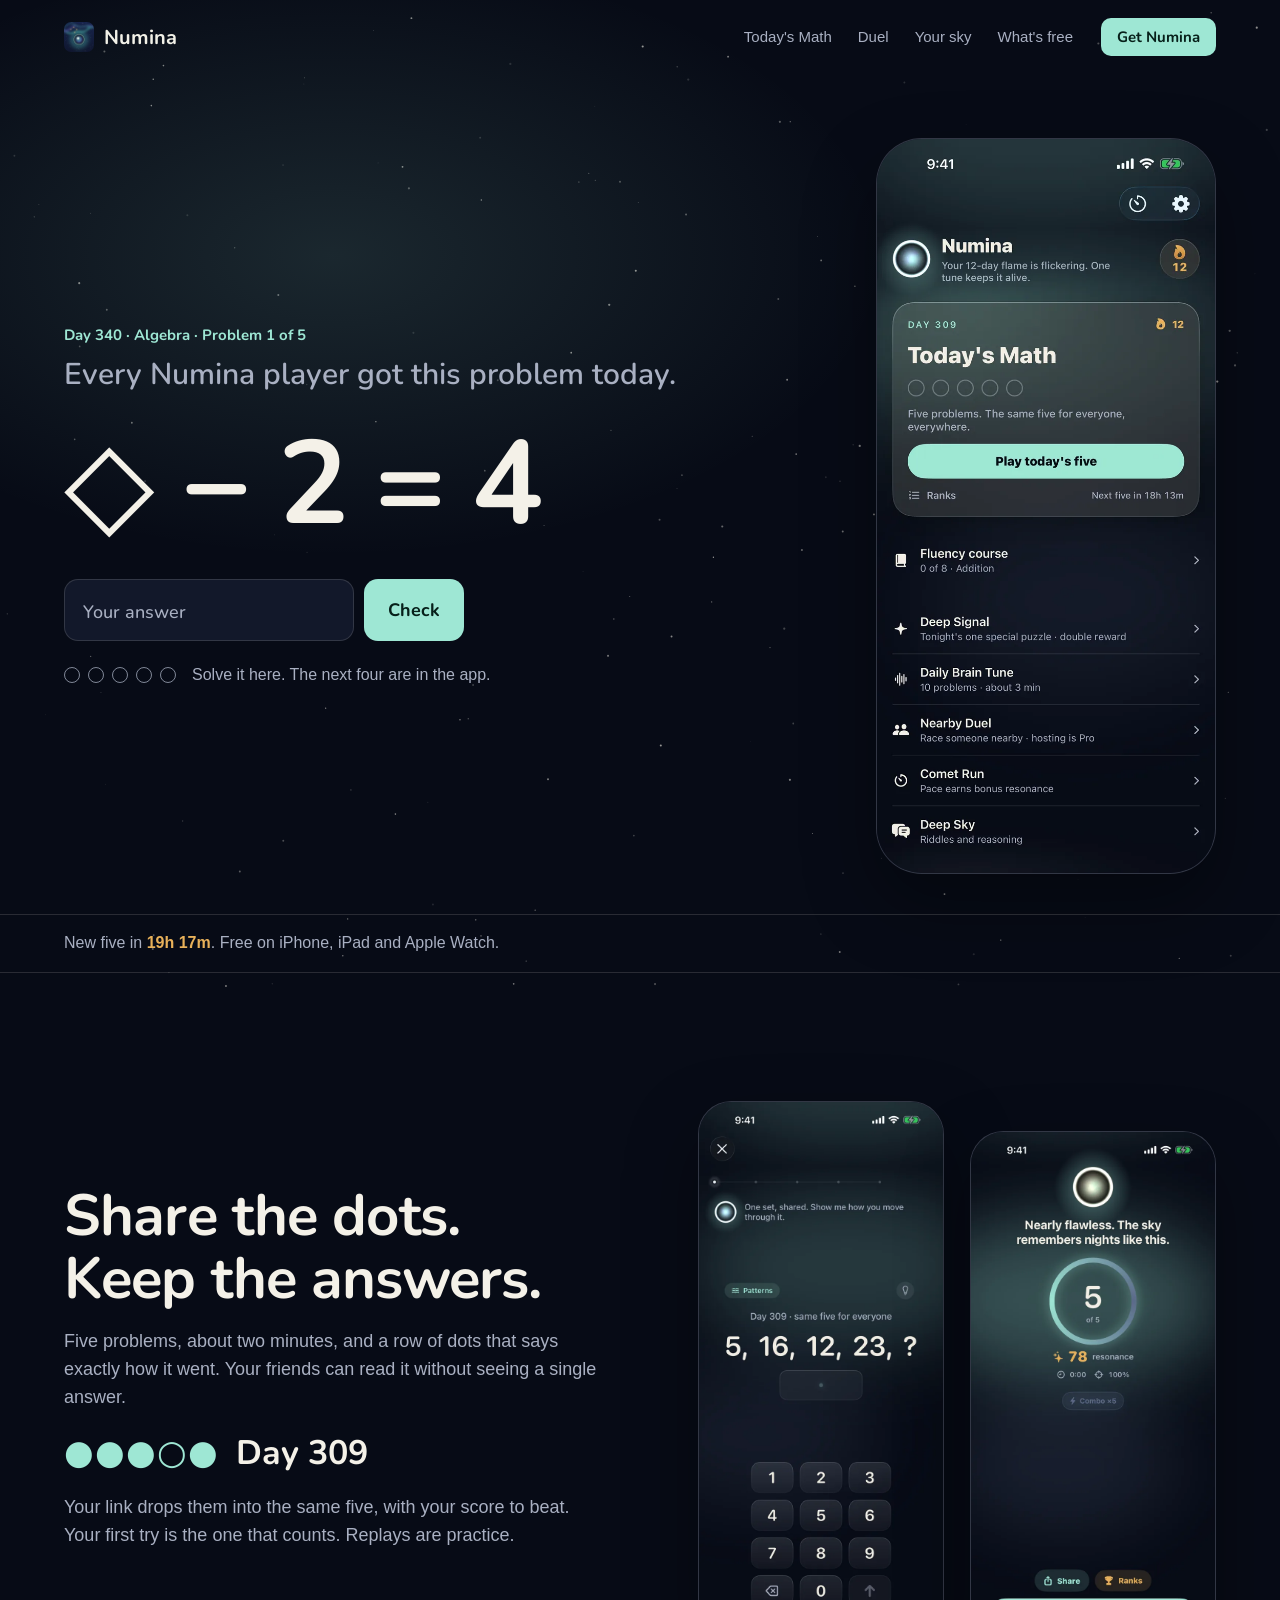
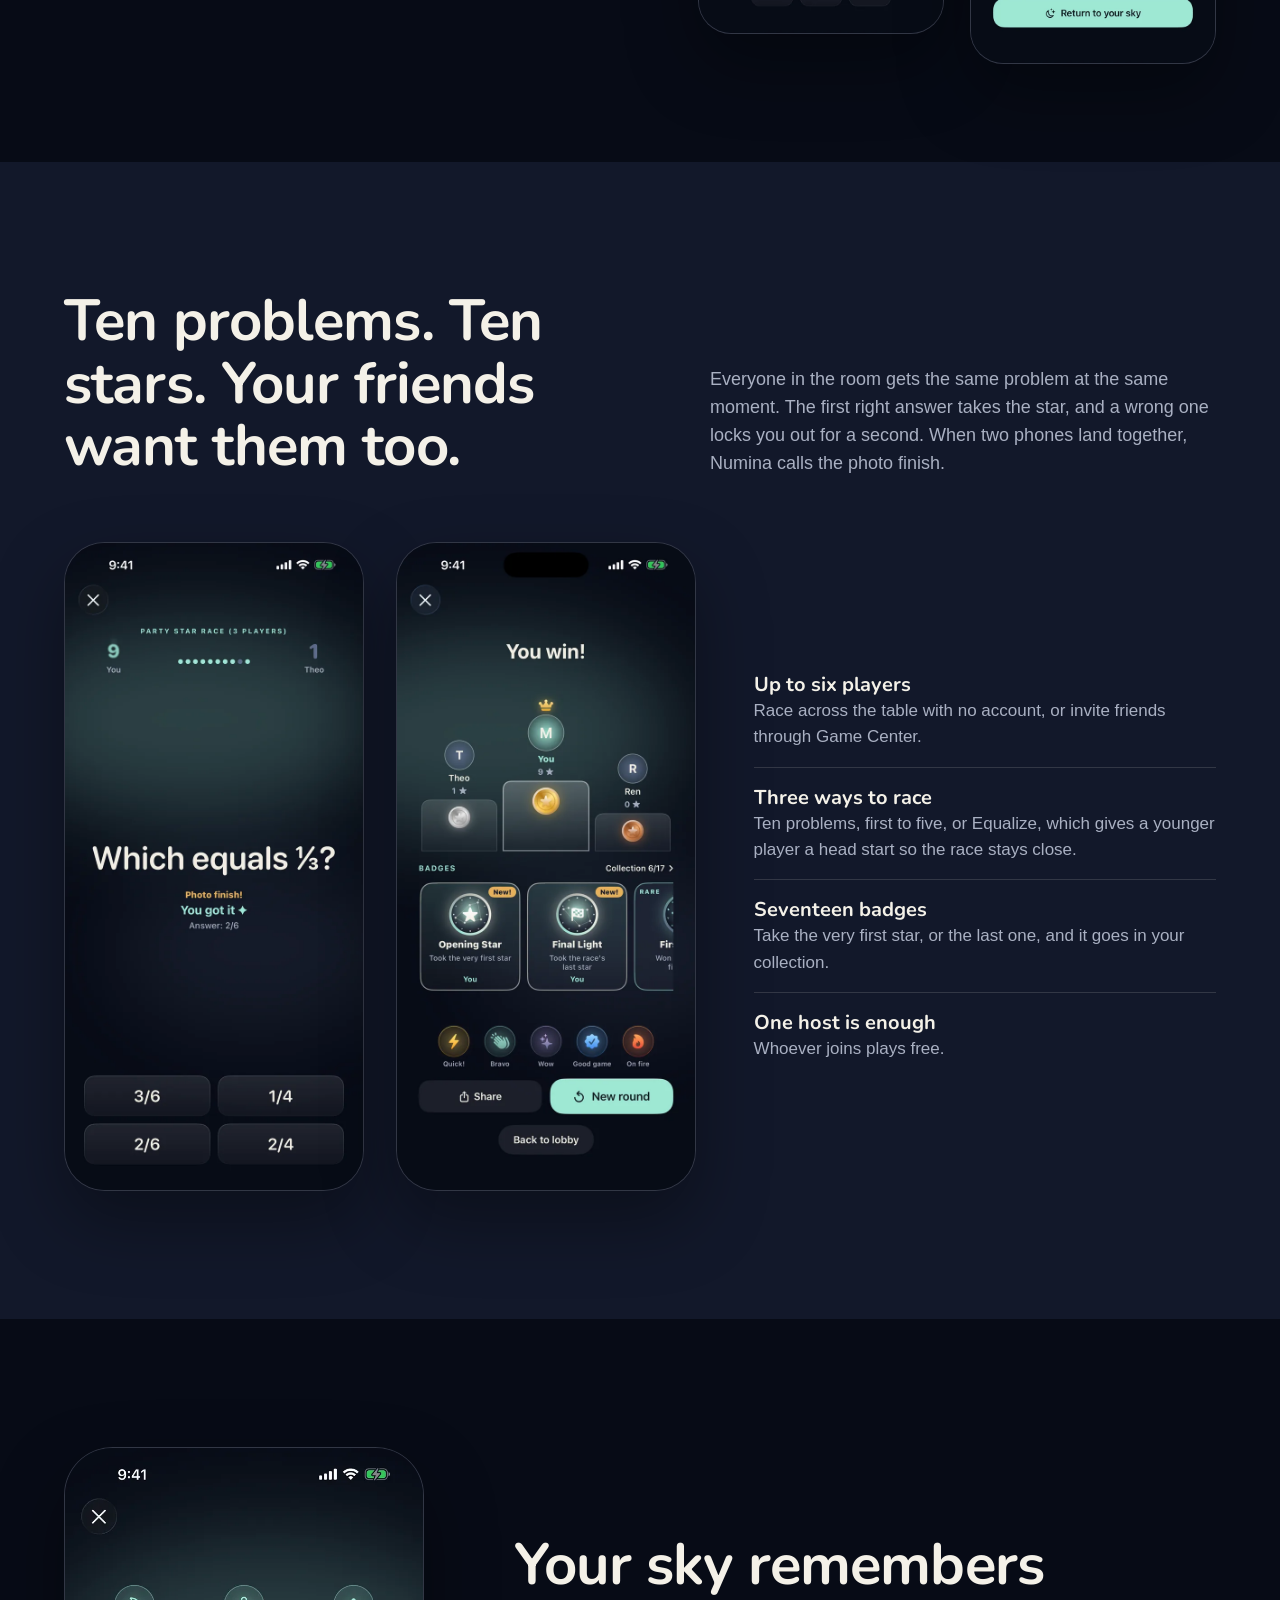
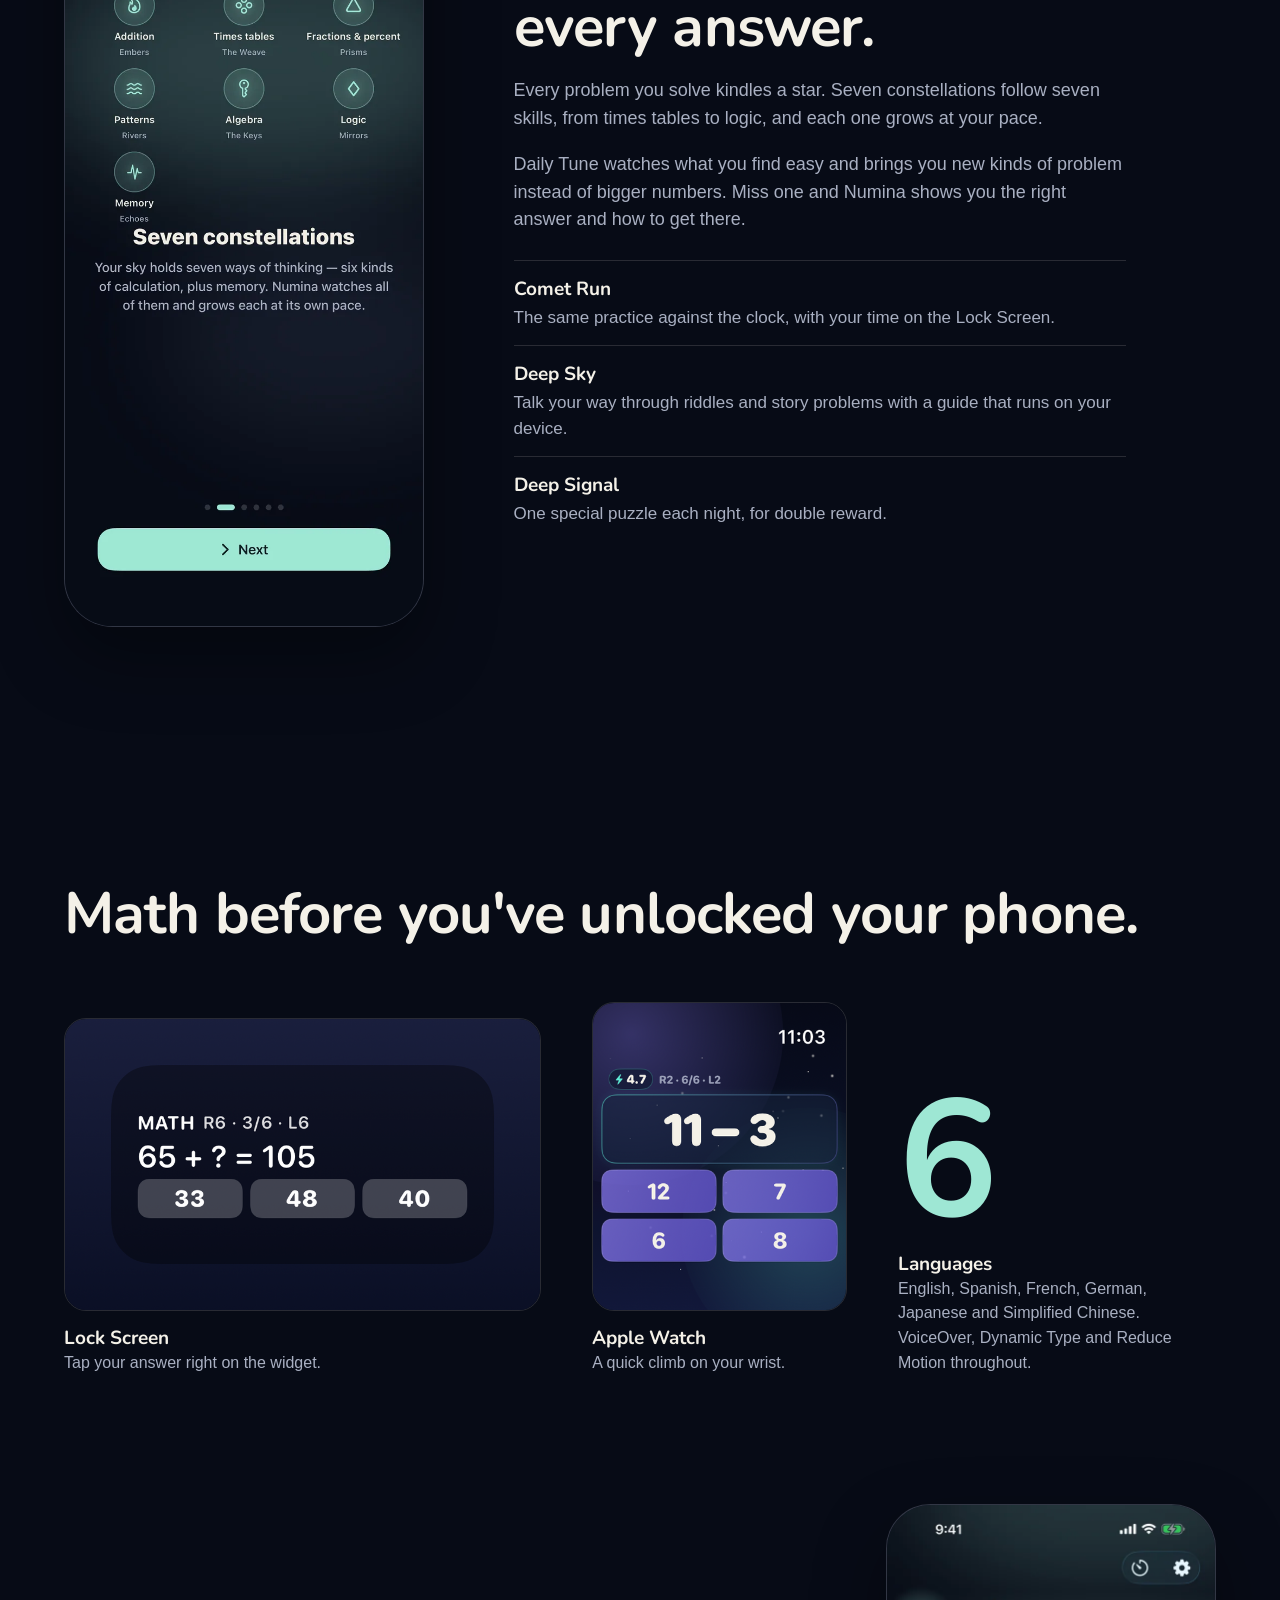
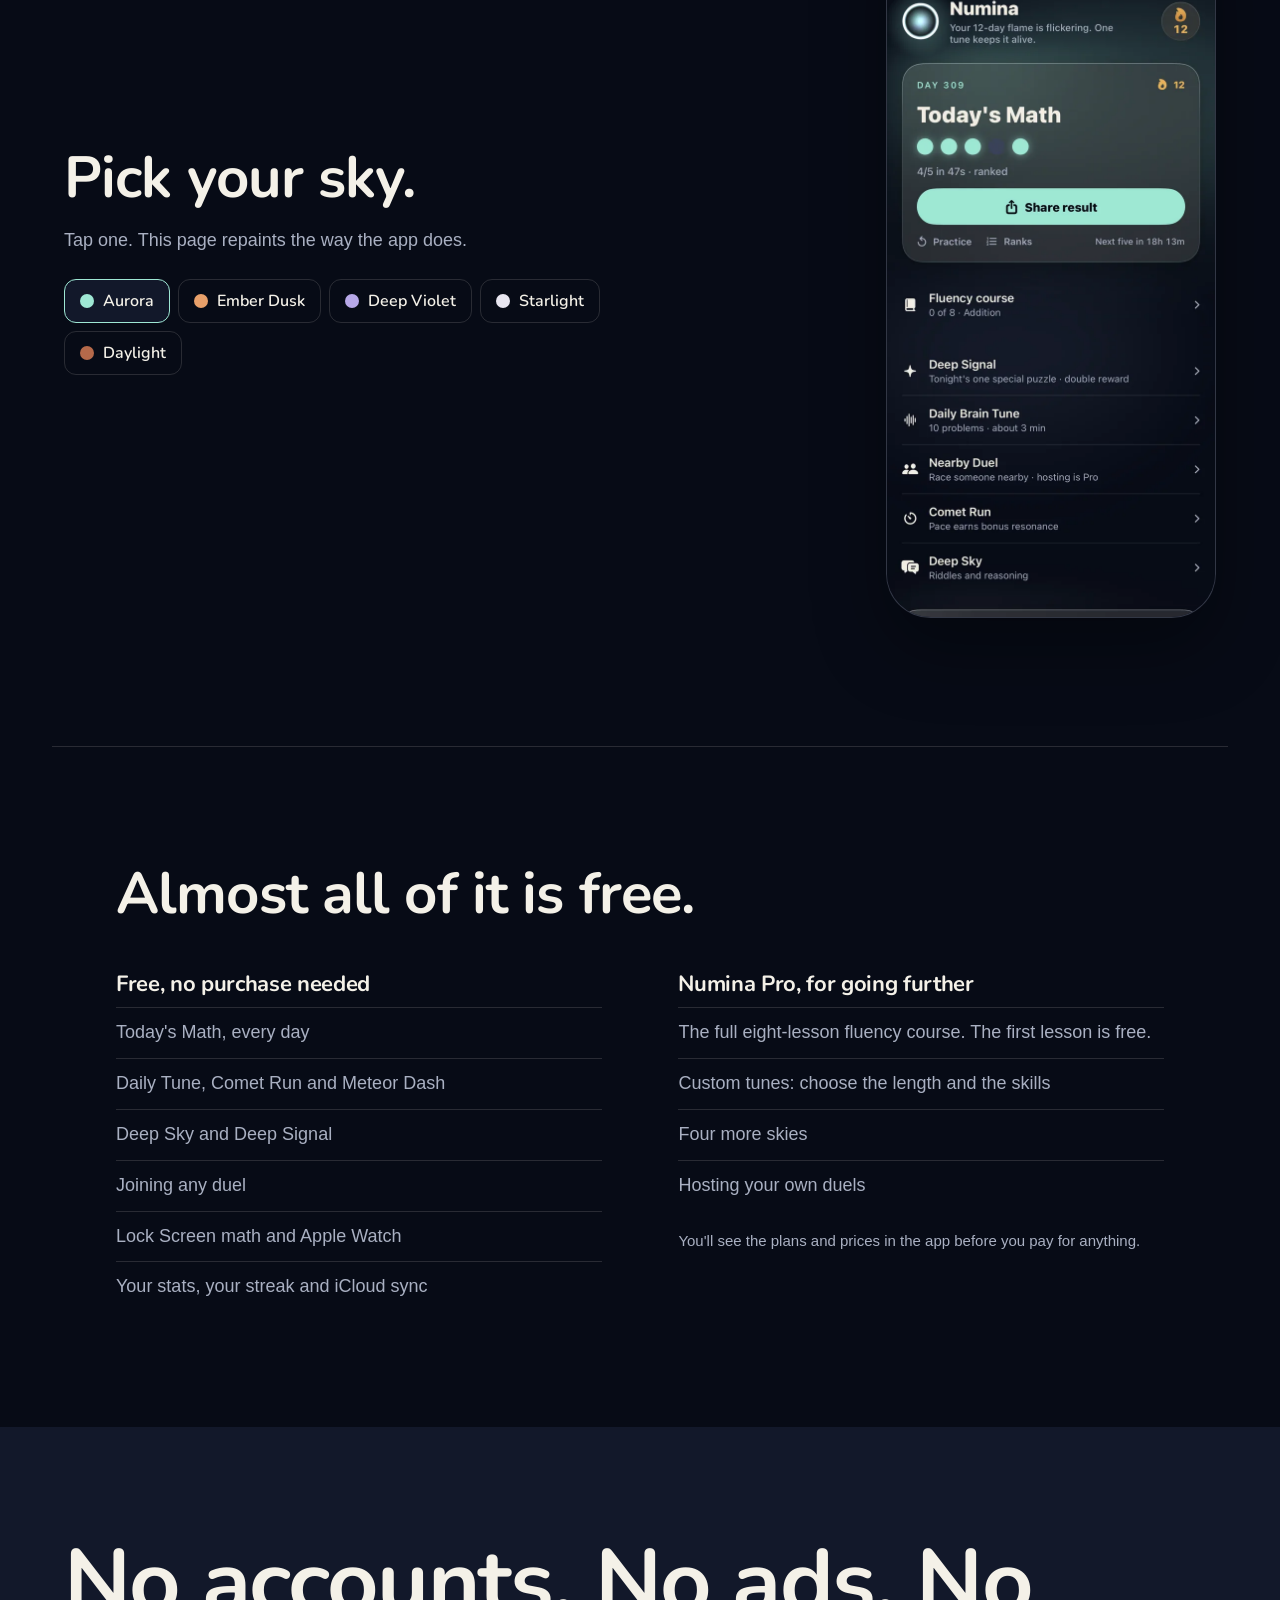
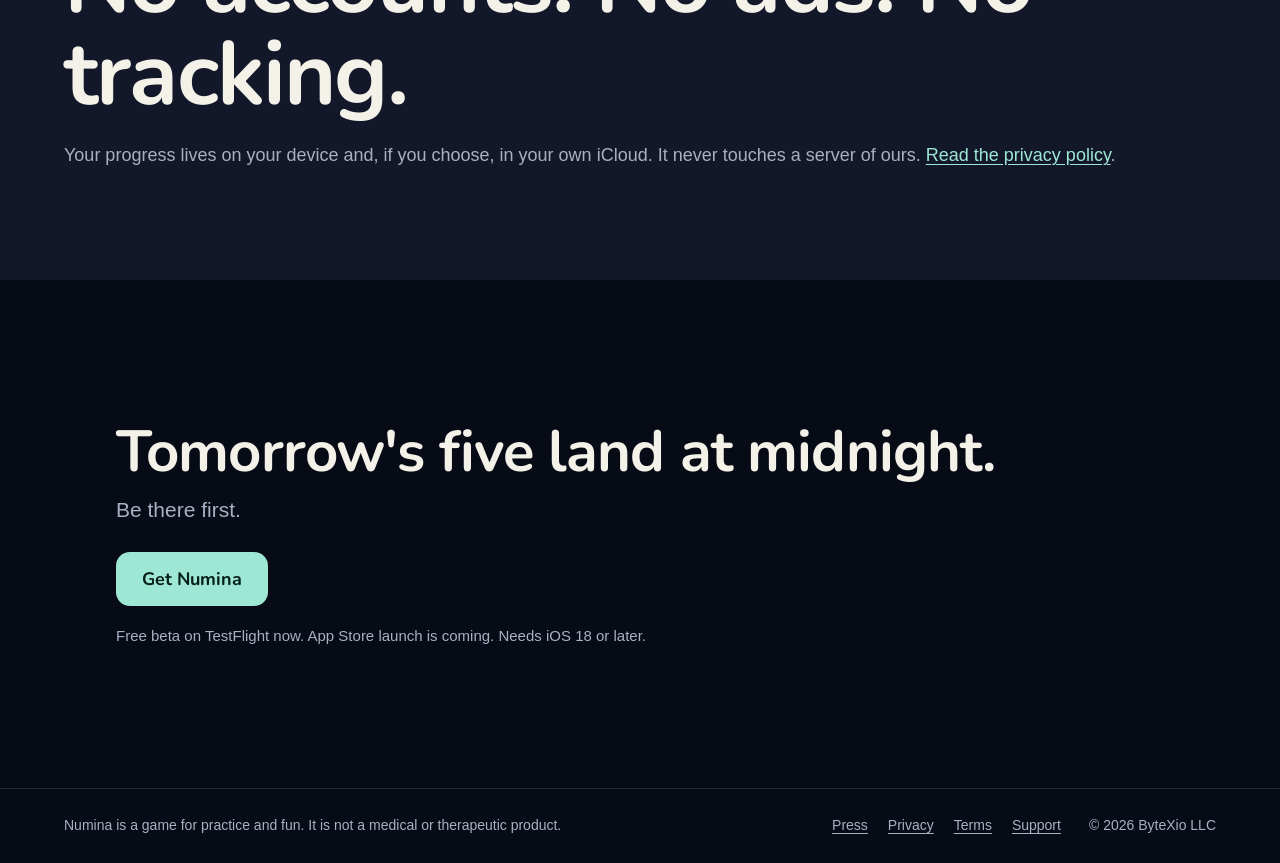
==== commit 1a5eba90: "Say free needs no purchase, not that nothing unlocks Meteor Dash is free but appears only after clai" ====
--- a/index.html
+++ b/index.html
@@ -147,7 +147,7 @@
   <h2>Almost all of it is free.</h2>
   <div class="columns">
     <div>
-      <h3>Free, with nothing to unlock</h3>
+      <h3>Free, no purchase needed</h3>
       <ul>
         <li>Today's Math, every day</li>
         <li>Daily Tune, Comet Run and Meteor Dash</li>
